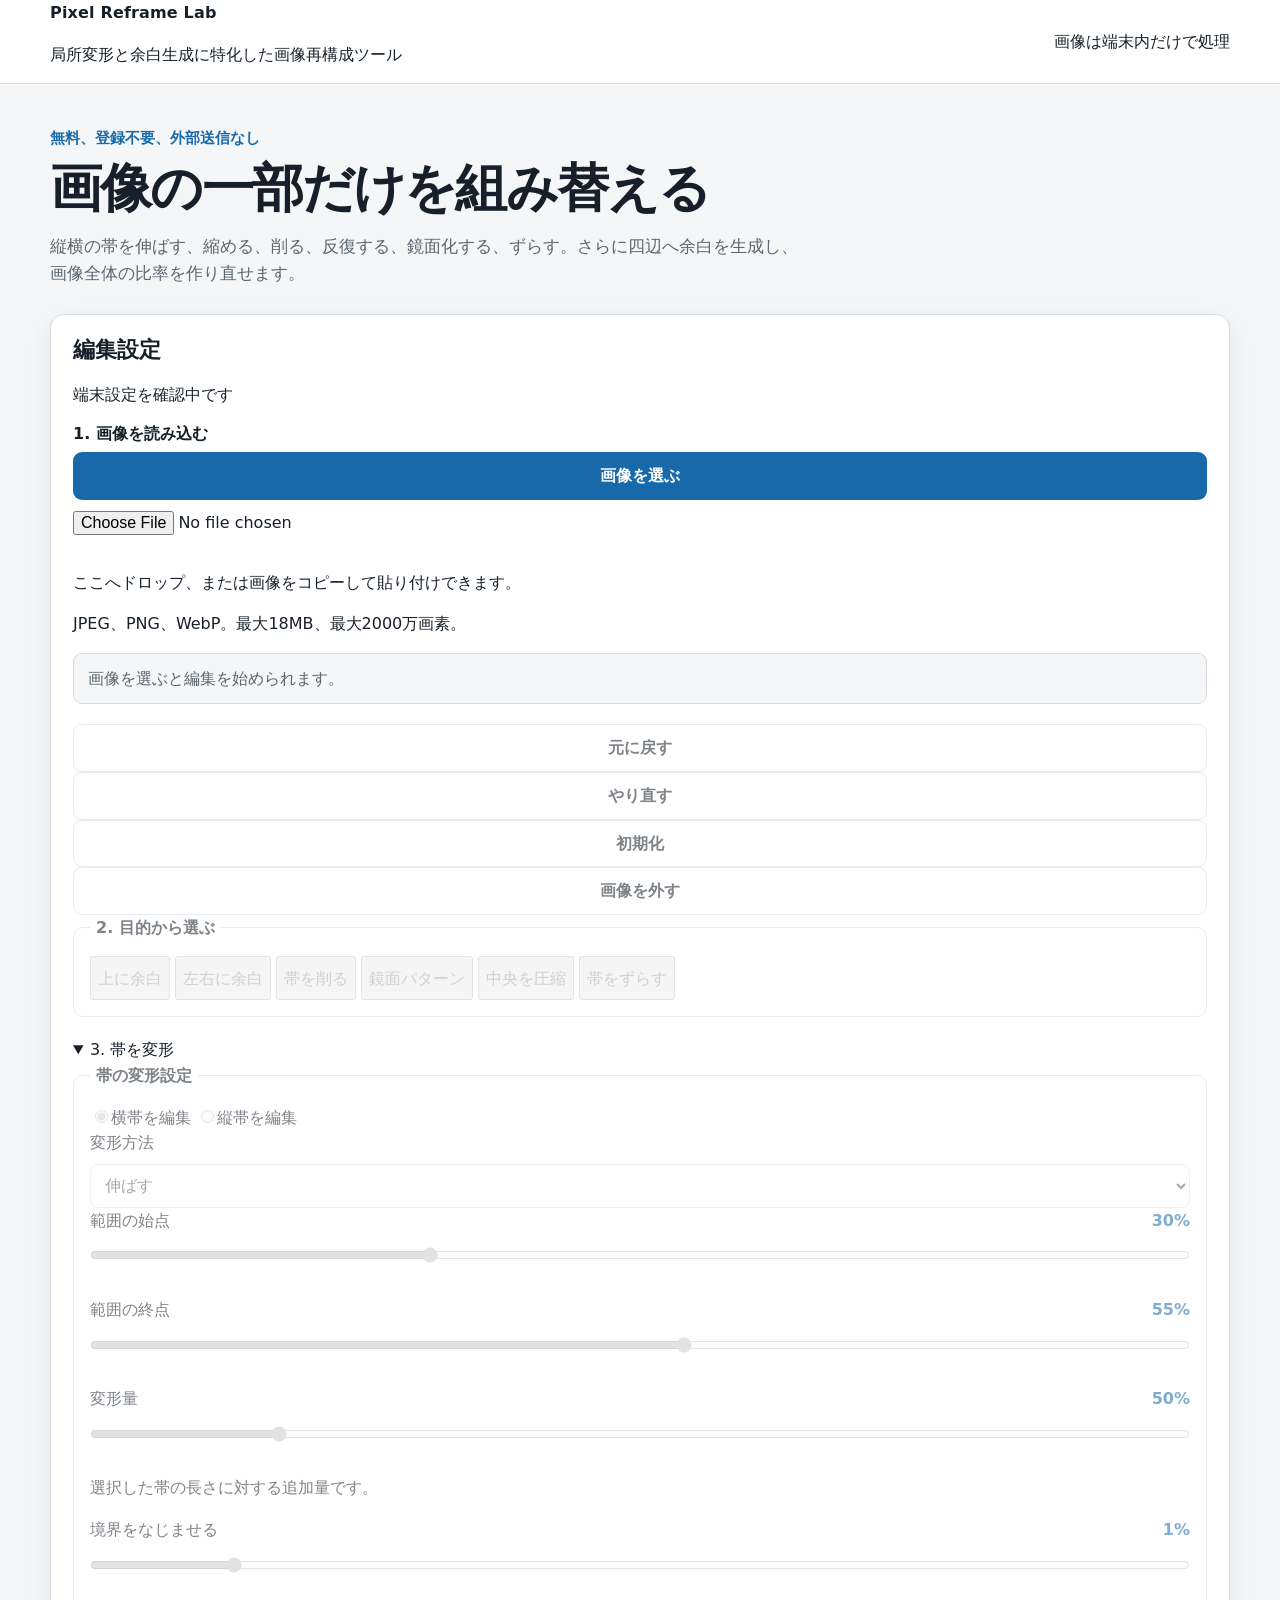
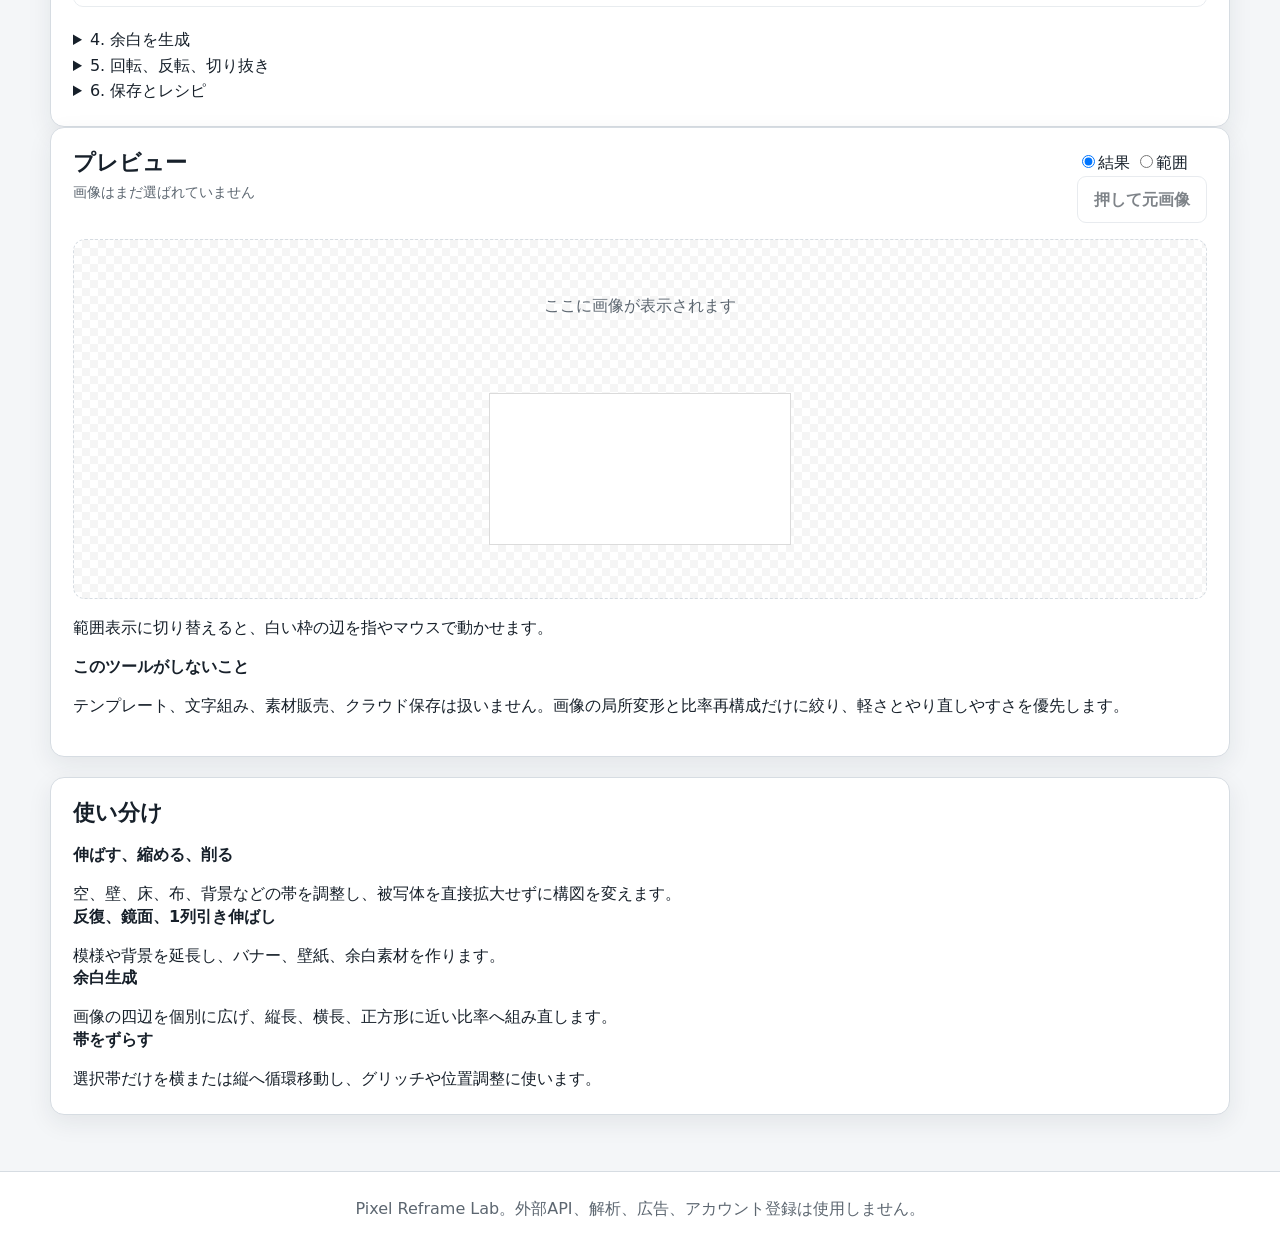
==== index.html @ 15279f00 "Replace roof-only interface with reframe workspace" ====
<!doctype html>
<html lang="ja">
<head>
  <meta charset="utf-8">
  <meta name="viewport" content="width=device-width, initial-scale=1, viewport-fit=cover">
  <meta name="description" content="画像の一部分を伸縮、反復、鏡面化、移動し、余白も生成できる無料のローカル画像再構成ツールです。">
  <meta name="referrer" content="no-referrer">
  <meta name="color-scheme" content="light dark">
  <meta name="theme-color" content="#1769aa">
  <meta http-equiv="Content-Security-Policy" content="default-src 'self'; script-src 'self'; style-src 'self'; img-src 'self' blob: data:; connect-src 'none'; font-src 'self'; object-src 'none'; media-src 'none'; frame-src 'none'; worker-src 'none'; base-uri 'none'; form-action 'none'">
  <title>Pixel Reframe Lab</title>
  <link rel="stylesheet" href="style.css">
  <script src="core.js" defer></script>
  <script src="render.js" defer></script>
  <script src="app.js" defer></script>
</head>
<body>
  <a class="skip-link" href="#workspace">編集画面へ移動</a>

  <header class="site-header">
    <div class="header-inner">
      <div>
        <p class="site-name">Pixel Reframe Lab</p>
        <p class="site-subtitle">局所変形と余白生成に特化した画像再構成ツール</p>
      </div>
      <p class="privacy-badge">画像は端末内だけで処理</p>
    </div>
  </header>

  <main id="workspace" class="page-shell">
    <section class="hero" aria-labelledby="page-title">
      <p class="eyebrow">無料、登録不要、外部送信なし</p>
      <h1 id="page-title">画像の一部だけを組み替える</h1>
      <p class="hero-copy">
        縦横の帯を伸ばす、縮める、削る、反復する、鏡面化する、ずらす。さらに四辺へ余白を生成し、画像全体の比率を作り直せます。
      </p>
    </section>

    <noscript>
      <div class="notice notice-error">このツールにはJavaScriptが必要です。</div>
    </noscript>

    <section class="workspace-grid" aria-label="画像編集ワークスペース">
      <aside class="panel controls-panel" aria-labelledby="controls-title">
        <div class="panel-heading">
          <div>
            <h2 id="controls-title">編集設定</h2>
            <p id="device-profile" class="small-text">端末設定を確認中です</p>
          </div>
        </div>

        <section class="upload-section" aria-labelledby="upload-title">
          <h3 id="upload-title">1. 画像を読み込む</h3>
          <div id="drop-zone" class="drop-zone">
            <label class="file-label" for="image-input">画像を選ぶ</label>
            <input id="image-input" class="file-input" type="file" accept="image/jpeg,image/png,image/webp">
            <p>ここへドロップ、または画像をコピーして貼り付けできます。</p>
            <p class="small-text">JPEG、PNG、WebP。最大18MB、最大2000万画素。</p>
          </div>
        </section>

        <div id="status" class="status" role="status" aria-live="polite">画像を選ぶと編集を始められます。</div>

        <div class="history-row" aria-label="編集履歴">
          <button id="undo-button" class="button button-secondary" type="button" disabled>元に戻す</button>
          <button id="redo-button" class="button button-secondary" type="button" disabled>やり直す</button>
          <button id="reset-button" class="button button-secondary" type="button" disabled>初期化</button>
          <button id="clear-button" class="button button-secondary" type="button" disabled>画像を外す</button>
        </div>

        <fieldset id="preset-controls" class="control-fieldset" disabled>
          <legend>2. 目的から選ぶ</legend>
          <div class="preset-grid">
            <button class="preset-button" type="button" data-preset="headroom">上に余白</button>
            <button class="preset-button" type="button" data-preset="side-space">左右に余白</button>
            <button class="preset-button" type="button" data-preset="remove-strip">帯を削る</button>
            <button class="preset-button" type="button" data-preset="mirror-texture">鏡面パターン</button>
            <button class="preset-button" type="button" data-preset="compress-center">中央を圧縮</button>
            <button class="preset-button" type="button" data-preset="glitch-shift">帯をずらす</button>
          </div>
        </fieldset>

        <details open>
          <summary>3. 帯を変形</summary>
          <fieldset id="slice-controls" class="control-fieldset" disabled>
            <legend class="visually-hidden">帯の変形設定</legend>

            <div class="segmented-control" aria-label="変形方向">
              <label><input type="radio" name="axis" value="vertical" checked>横帯を編集</label>
              <label><input type="radio" name="axis" value="horizontal">縦帯を編集</label>
            </div>

            <label for="operation-mode">変形方法</label>
            <select id="operation-mode">
              <option value="stretch">伸ばす</option>
              <option value="compress">縮める</option>
              <option value="repeat">繰り返す</option>
              <option value="mirror">鏡面反復</option>
              <option value="smear">1列を引き伸ばす</option>
              <option value="remove">帯を削除</option>
              <option value="offset">帯を横または縦へずらす</option>
            </select>

            <div class="range-control">
              <div class="label-row">
                <label for="range-start">範囲の始点</label>
                <output id="range-start-output" for="range-start">30%</output>
              </div>
              <input id="range-start" type="range" min="0" max="98" step="1" value="30">
            </div>

            <div class="range-control">
              <div class="label-row">
                <label for="range-end">範囲の終点</label>
                <output id="range-end-output" for="range-end">55%</output>
              </div>
              <input id="range-end" type="range" min="2" max="100" step="1" value="55">
            </div>

            <div class="range-control">
              <div class="label-row">
                <label id="amount-label" for="amount-percent">変形量</label>
                <output id="amount-output" for="amount-percent">50%</output>
              </div>
              <input id="amount-percent" type="range" min="0" max="300" step="1" value="50">
              <p id="amount-help" class="small-text">選択した帯の長さに対する追加量です。</p>
            </div>

            <div class="range-control">
              <div class="label-row">
                <label for="feather-percent">境界をなじませる</label>
                <output id="feather-output" for="feather-percent">1%</output>
              </div>
              <input id="feather-percent" type="range" min="0" max="8" step="0.5" value="1">
            </div>
          </fieldset>
        </details>

        <details>
          <summary>4. 余白を生成</summary>
          <fieldset id="padding-controls" class="control-fieldset" disabled>
            <legend class="visually-hidden">余白生成設定</legend>

            <div class="range-control">
              <div class="label-row"><label for="padding-top">上</label><output id="padding-top-output">0%</output></div>
              <input id="padding-top" type="range" min="0" max="100" step="1" value="0">
            </div>
            <div class="range-control">
              <div class="label-row"><label for="padding-right">右</label><output id="padding-right-output">0%</output></div>
              <input id="padding-right" type="range" min="0" max="100" step="1" value="0">
            </div>
            <div class="range-control">
              <div class="label-row"><label for="padding-bottom">下</label><output id="padding-bottom-output">0%</output></div>
              <input id="padding-bottom" type="range" min="0" max="100" step="1" value="0">
            </div>
            <div class="range-control">
              <div class="label-row"><label for="padding-left">左</label><output id="padding-left-output">0%</output></div>
              <input id="padding-left" type="range" min="0" max="100" step="1" value="0">
            </div>

            <label class="checkbox-row"><input id="link-padding" type="checkbox">4辺を同じ値で動かす</label>

            <label for="padding-mode">余白の作り方</label>
            <select id="padding-mode">
              <option value="mirror">鏡面で延長</option>
              <option value="repeat">画像を反復</option>
              <option value="edge">端の色を引き延ばす</option>
              <option value="solid">単色</option>
              <option value="transparent">透明</option>
            </select>

            <div id="padding-color-row" class="color-row" hidden>
              <label for="padding-color">余白色</label>
              <input id="padding-color" type="color" value="#ffffff">
            </div>
          </fieldset>
        </details>

        <details>
          <summary>5. 回転、反転、切り抜き</summary>
          <fieldset id="geometry-controls" class="control-fieldset" disabled>
            <legend class="visually-hidden">画像全体の変形</legend>
            <div class="compact-grid">
              <button id="rotate-left" class="button button-secondary" type="button">左へ90度</button>
              <button id="rotate-right" class="button button-secondary" type="button">右へ90度</button>
              <button id="flip-x" class="button button-secondary" type="button" aria-pressed="false">左右反転</button>
              <button id="flip-y" class="button button-secondary" type="button" aria-pressed="false">上下反転</button>
            </div>

            <p class="small-text">切り抜きは各辺から削る割合です。</p>
            <div class="compact-range-grid">
              <label>上<input id="crop-top" type="range" min="0" max="45" step="1" value="0"><output id="crop-top-output">0%</output></label>
              <label>右<input id="crop-right" type="range" min="0" max="45" step="1" value="0"><output id="crop-right-output">0%</output></label>
              <label>下<input id="crop-bottom" type="range" min="0" max="45" step="1" value="0"><output id="crop-bottom-output">0%</output></label>
              <label>左<input id="crop-left" type="range" min="0" max="45" step="1" value="0"><output id="crop-left-output">0%</output></label>
            </div>
          </fieldset>
        </details>

        <details>
          <summary>6. 保存とレシピ</summary>
          <fieldset id="output-controls" class="control-fieldset" disabled>
            <legend class="visually-hidden">保存設定</legend>

            <label for="output-format">保存形式</label>
            <select id="output-format">
              <option value="image/png">PNG</option>
              <option value="image/jpeg">JPEG</option>
              <option value="image/webp">WebP</option>
            </select>

            <div id="quality-row" class="range-control" hidden>
              <div class="label-row"><label for="output-quality">画質</label><output id="quality-output">92%</output></div>
              <input id="output-quality" type="range" min="50" max="100" step="1" value="92">
            </div>

            <label for="output-max-dimension">最大の縦横</label>
            <select id="output-max-dimension">
              <option value="1280">1280px</option>
              <option value="2048">2048px</option>
              <option value="3072">3072px</option>
              <option value="4096" selected>4096px</option>
              <option value="6000">6000px</option>
              <option value="10000">原寸に近く保存</option>
            </select>

            <div class="save-grid">
              <button id="download-button" class="button button-primary" type="button" disabled>画像を保存</button>
              <button id="share-button" class="button button-secondary" type="button" hidden disabled>共有</button>
            </div>

            <div class="recipe-grid">
              <button id="recipe-download" class="button button-secondary" type="button">設定を保存</button>
              <label class="button button-secondary recipe-label" for="recipe-input">設定を読込</label>
              <input id="recipe-input" class="visually-hidden" type="file" accept="application/json,.json">
            </div>
            <p class="small-text">レシピには画像を含めず、設定だけをJSONで保存します。</p>
          </fieldset>
        </details>
      </aside>

      <section class="panel preview-panel" aria-labelledby="preview-title">
        <div class="preview-heading">
          <div>
            <h2 id="preview-title">プレビュー</h2>
            <p id="dimension-text" class="dimension-text">画像はまだ選ばれていません</p>
          </div>
          <div class="preview-actions">
            <div class="segmented-control small" aria-label="プレビュー表示">
              <label><input type="radio" name="preview-mode" value="result" checked>結果</label>
              <label><input type="radio" name="preview-mode" value="selection">範囲</label>
            </div>
            <button id="compare-button" class="button button-secondary" type="button" disabled>押して元画像</button>
          </div>
        </div>

        <div id="canvas-shell" class="canvas-shell" tabindex="0" aria-label="画像プレビュー。範囲表示では線をドラッグできます。">
          <p id="empty-preview" class="empty-preview">ここに画像が表示されます</p>
          <canvas id="preview-canvas" hidden>お使いのブラウザはCanvasに対応していません。</canvas>
        </div>
        <p id="canvas-help" class="canvas-help">範囲表示に切り替えると、白い枠の辺を指やマウスで動かせます。</p>

        <div class="feature-note">
          <h3>このツールがしないこと</h3>
          <p>テンプレート、文字組み、素材販売、クラウド保存は扱いません。画像の局所変形と比率再構成だけに絞り、軽さとやり直しやすさを優先します。</p>
        </div>
      </section>
    </section>

    <section class="panel guide-panel" aria-labelledby="guide-title">
      <h2 id="guide-title">使い分け</h2>
      <div class="guide-grid">
        <article><h3>伸ばす、縮める、削る</h3><p>空、壁、床、布、背景などの帯を調整し、被写体を直接拡大せずに構図を変えます。</p></article>
        <article><h3>反復、鏡面、1列引き伸ばし</h3><p>模様や背景を延長し、バナー、壁紙、余白素材を作ります。</p></article>
        <article><h3>余白生成</h3><p>画像の四辺を個別に広げ、縦長、横長、正方形に近い比率へ組み直します。</p></article>
        <article><h3>帯をずらす</h3><p>選択帯だけを横または縦へ循環移動し、グリッチや位置調整に使います。</p></article>
      </div>
    </section>
  </main>

  <footer class="site-footer">
    <p>Pixel Reframe Lab。外部API、解析、広告、アカウント登録は使用しません。</p>
  </footer>
</body>
</html>
---- style.css ----
:root {
  color-scheme: light dark;
  --page-bg: #f4f6f8;
  --panel-bg: #ffffff;
  --text: #17202a;
  --muted: #5c6670;
  --border: #d6dce2;
  --accent: #1769aa;
  --accent-hover: #12558a;
  --accent-soft: #e8f2fb;
  --danger: #a42828;
  --danger-soft: #fff0f0;
  --success: #176b3a;
  --success-soft: #edf8f1;
  --focus: #ffbf47;
  --shadow: 0 8px 24px rgba(20, 35, 50, 0.08);
  --radius: 14px;
}

* {
  box-sizing: border-box;
}

html {
  font-family: system-ui, -apple-system, BlinkMacSystemFont, "Segoe UI", sans-serif;
  line-height: 1.6;
  background: var(--page-bg);
  color: var(--text);
  text-size-adjust: 100%;
}

body {
  min-width: 280px;
  margin: 0;
  background: var(--page-bg);
}

button,
input,
select {
  font: inherit;
}

button,
select,
input[type="file"] {
  min-height: 44px;
}

button,
input,
select,
a {
  -webkit-tap-highlight-color: transparent;
}

button:focus-visible,
input:focus-visible,
select:focus-visible,
a:focus-visible {
  outline: 3px solid var(--focus);
  outline-offset: 3px;
}

.skip-link {
  position: fixed;
  top: 8px;
  left: 8px;
  z-index: 100;
  padding: 10px 14px;
  border-radius: 8px;
  color: #000000;
  background: #ffffff;
  transform: translateY(-160%);
}

.skip-link:focus {
  transform: translateY(0);
}

.site-header {
  border-bottom: 1px solid var(--border);
  background: var(--panel-bg);
}

.header-inner,
.page-shell {
  width: min(1180px, calc(100% - 32px));
  margin-inline: auto;
}

.header-inner {
  display: flex;
  align-items: center;
  justify-content: space-between;
  gap: 16px;
  min-height: 64px;
}

.site-name,
.site-tagline,
.eyebrow,
.hero-copy,
.dimension-text,
.mode-label,
.help-text,
.site-footer p {
  margin: 0;
}

.site-name {
  font-weight: 750;
  letter-spacing: 0.01em;
}

.site-tagline {
  color: var(--muted);
  font-size: 0.9rem;
  text-align: right;
}

.page-shell {
  padding-block: 42px 56px;
}

.hero {
  max-width: 760px;
  margin-bottom: 28px;
}

.eyebrow {
  margin-bottom: 6px;
  color: var(--accent);
  font-weight: 700;
  font-size: 0.92rem;
}

h1,
h2,
h3 {
  line-height: 1.25;
}

h1 {
  margin: 0 0 12px;
  font-size: clamp(2rem, 6vw, 3.25rem);
  letter-spacing: -0.035em;
}

h2 {
  margin: 0 0 18px;
  font-size: 1.35rem;
}

h3 {
  margin: 0 0 8px;
  font-size: 1rem;
}

.hero-copy {
  color: var(--muted);
  font-size: 1.05rem;
}

.editor-layout {
  display: grid;
  grid-template-columns: minmax(280px, 360px) minmax(0, 1fr);
  gap: 20px;
  align-items: start;
}

.panel {
  border: 1px solid var(--border);
  border-radius: var(--radius);
  background: var(--panel-bg);
  box-shadow: var(--shadow);
}

.controls-panel,
.preview-panel,
.guide-panel {
  padding: 22px;
}

.control-group,
.control-fieldset {
  margin: 0 0 20px;
}

.control-fieldset {
  min-width: 0;
  padding: 16px;
  border: 1px solid var(--border);
  border-radius: 10px;
}

.control-fieldset:disabled {
  opacity: 0.55;
}

.control-fieldset legend {
  padding-inline: 6px;
  font-weight: 700;
}

.file-label,
.button {
  display: inline-flex;
  align-items: center;
  justify-content: center;
  min-height: 44px;
  padding: 10px 16px;
  border: 1px solid transparent;
  border-radius: 9px;
  font-weight: 700;
  cursor: pointer;
}

.file-label {
  width: 100%;
  color: #ffffff;
  background: var(--accent);
}

.file-label:hover {
  background: var(--accent-hover);
}

.file-input {
  width: 100%;
  margin-top: 10px;
}

.help-text {
  margin-top: 8px;
  color: var(--muted);
  font-size: 0.86rem;
}

.status {
  margin-bottom: 20px;
  padding: 12px 14px;
  border: 1px solid var(--border);
  border-radius: 9px;
  color: var(--muted);
  background: var(--page-bg);
}

.status[data-kind="success"] {
  border-color: var(--success);
  color: var(--success);
  background: var(--success-soft);
}

.status[data-kind="error"] {
  border-color: var(--danger);
  color: var(--danger);
  background: var(--danger-soft);
}

.range-control + .range-control {
  margin-top: 16px;
}

.label-row {
  display: flex;
  align-items: baseline;
  justify-content: space-between;
  gap: 12px;
}

.label-row output {
  color: var(--accent);
  font-variant-numeric: tabular-nums;
  font-weight: 700;
}

input[type="range"] {
  width: 100%;
  min-height: 36px;
  margin: 4px 0 0;
  accent-color: var(--accent);
}

.view-options {
  display: grid;
  gap: 10px;
}

.view-options label {
  display: flex;
  align-items: center;
  gap: 10px;
  min-height: 36px;
}

.view-options input {
  width: 20px;
  height: 20px;
  accent-color: var(--accent);
}

select {
  width: 100%;
  margin-top: 8px;
  padding: 8px 10px;
  border: 1px solid var(--border);
  border-radius: 8px;
  color: var(--text);
  background: var(--panel-bg);
}

.button-row {
  display: grid;
  grid-template-columns: 1fr 1fr;
  gap: 10px;
}

.button {
  width: 100%;
}

.button:disabled {
  cursor: not-allowed;
  opacity: 0.55;
}

.button-primary {
  grid-column: 1 / -1;
  color: #ffffff;
  background: var(--accent);
}

.button-primary:not(:disabled):hover {
  background: var(--accent-hover);
}

.button-secondary {
  border-color: var(--border);
  color: var(--text);
  background: var(--panel-bg);
}

.button-secondary:not(:disabled):hover {
  background: var(--page-bg);
}

.preview-heading {
  display: flex;
  align-items: flex-start;
  justify-content: space-between;
  gap: 16px;
  margin-bottom: 16px;
}

.preview-heading h2 {
  margin-bottom: 4px;
}

.dimension-text {
  color: var(--muted);
  font-size: 0.9rem;
  font-variant-numeric: tabular-nums;
}

.mode-label {
  flex: none;
  padding: 5px 10px;
  border-radius: 999px;
  color: var(--accent);
  background: var(--accent-soft);
  font-size: 0.86rem;
  font-weight: 700;
}

.canvas-shell {
  display: grid;
  min-height: 360px;
  place-items: center;
  overflow: auto;
  padding: 16px;
  border: 1px dashed var(--border);
  border-radius: 12px;
  background:
    linear-gradient(45deg, rgba(128, 128, 128, 0.08) 25%, transparent 25%),
    linear-gradient(-45deg, rgba(128, 128, 128, 0.08) 25%, transparent 25%),
    linear-gradient(45deg, transparent 75%, rgba(128, 128, 128, 0.08) 75%),
    linear-gradient(-45deg, transparent 75%, rgba(128, 128, 128, 0.08) 75%);
  background-position: 0 0, 0 8px, 8px -8px, -8px 0;
  background-size: 16px 16px;
}

.empty-preview {
  margin: 0;
  color: var(--muted);
  text-align: center;
}

#preview-canvas {
  display: block;
  max-width: 100%;
  height: auto;
  border: 1px solid rgba(0, 0, 0, 0.14);
  background: #ffffff;
}

.privacy-note {
  margin-top: 18px;
  padding: 14px 16px;
  border-radius: 10px;
  background: var(--accent-soft);
}

.privacy-note p {
  margin: 0;
  color: var(--muted);
}

.guide-panel {
  margin-top: 20px;
}

.guide-panel ol {
  padding-left: 1.4em;
}

.guide-panel li + li {
  margin-top: 6px;
}

.guide-panel p:last-child {
  margin-bottom: 0;
}

.notice {
  margin-bottom: 20px;
  padding: 14px 16px;
  border-radius: 10px;
}

.notice-error {
  border: 1px solid var(--danger);
  color: var(--danger);
  background: var(--danger-soft);
}

.site-footer {
  padding: 24px 16px;
  border-top: 1px solid var(--border);
  color: var(--muted);
  text-align: center;
  background: var(--panel-bg);
}

@media (max-width: 820px) {
  .editor-layout {
    grid-template-columns: 1fr;
  }

  .controls-panel {
    order: 1;
  }

  .preview-panel {
    order: 2;
  }

  .canvas-shell {
    min-height: 280px;
  }
}

@media (max-width: 520px) {
  .header-inner {
    align-items: flex-start;
    flex-direction: column;
    justify-content: center;
    padding-block: 12px;
  }

  .site-tagline {
    text-align: left;
  }

  .page-shell {
    width: min(100% - 20px, 1180px);
    padding-block: 28px 40px;
  }

  .controls-panel,
  .preview-panel,
  .guide-panel {
    padding: 16px;
  }

  .preview-heading {
    align-items: flex-start;
    flex-direction: column;
  }

  .button-row {
    grid-template-columns: 1fr;
  }

  .button-primary {
    grid-column: auto;
  }

  .canvas-shell {
    min-height: 220px;
    padding: 8px;
  }
}

@media (prefers-reduced-motion: reduce) {
  *,
  *::before,
  *::after {
    scroll-behavior: auto !important;
    transition-duration: 0.01ms !important;
    animation-duration: 0.01ms !important;
    animation-iteration-count: 1 !important;
  }
}

@media (prefers-contrast: more) {
  :root {
    --border: #5d6670;
    --muted: #343b43;
  }
}

@media (prefers-color-scheme: dark) {
  :root {
    --page-bg: #12171c;
    --panel-bg: #1c232a;
    --text: #edf2f6;
    --muted: #b4bec7;
    --border: #3b4650;
    --accent: #69b7f0;
    --accent-hover: #8bc8f5;
    --accent-soft: #183247;
    --danger: #ff9d9d;
    --danger-soft: #3b2224;
    --success: #8fd5aa;
    --success-soft: #173426;
    --shadow: 0 8px 24px rgba(0, 0, 0, 0.24);
  }

  .file-label,
  .button-primary {
    color: #07131c;
  }

  #preview-canvas {
    border-color: rgba(255, 255, 255, 0.25);
  }
}
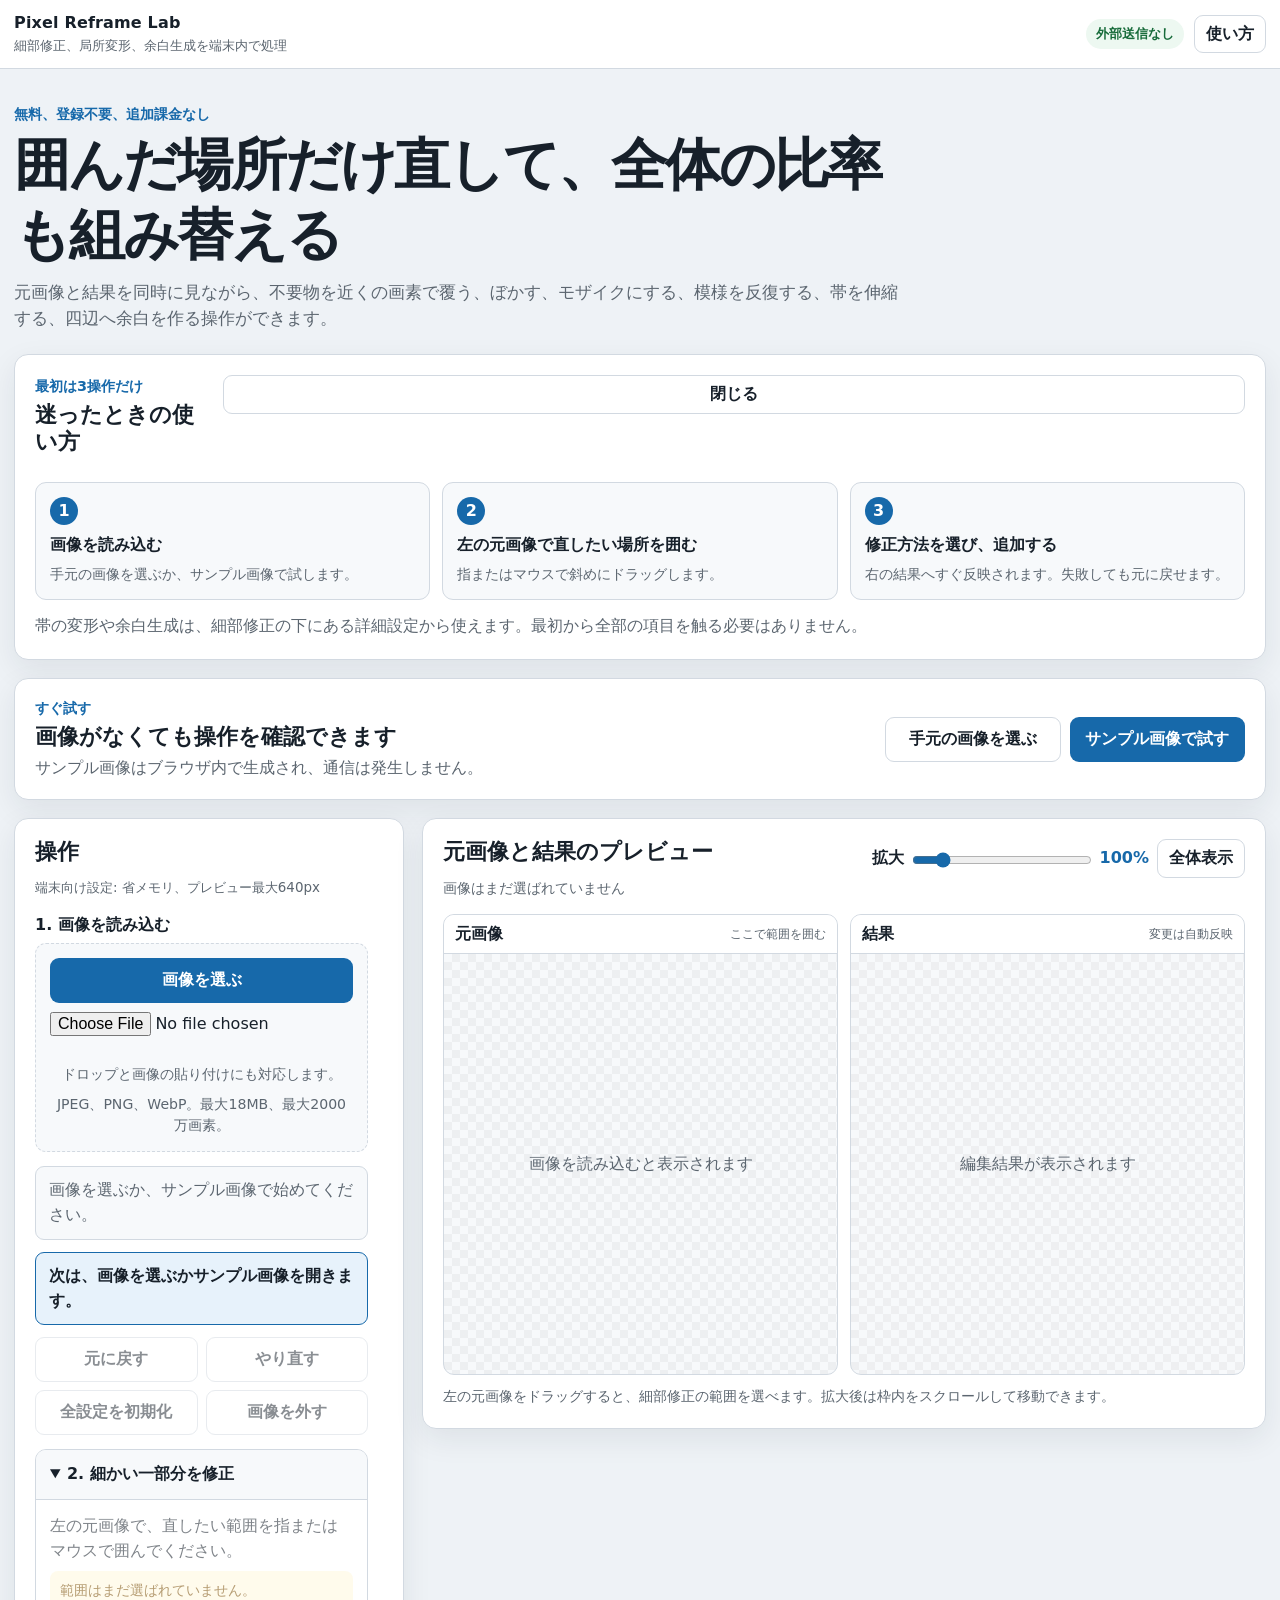
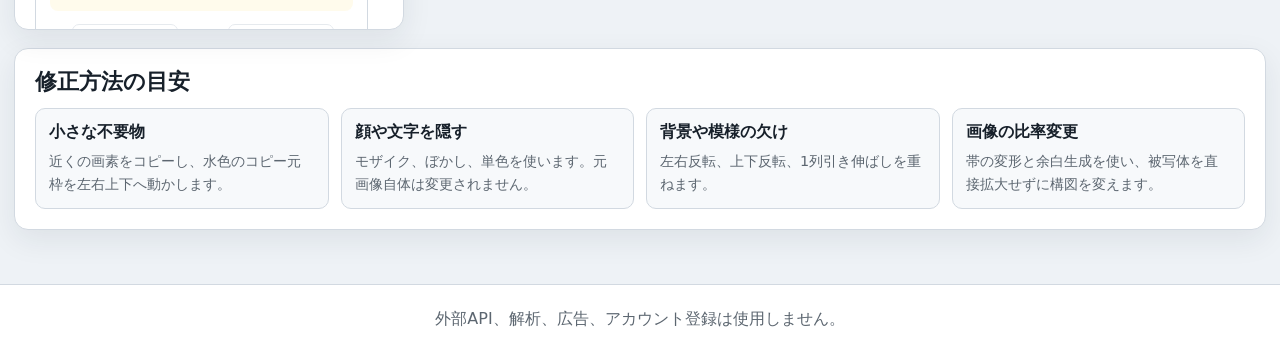
==== commit e3119d2b: "Replace editor with guided dual-preview repair workspace" ====
--- a/index.html
+++ b/index.html
@@ -1,285 +1 @@
-<!doctype html>
-<html lang="ja">
-<head>
-  <meta charset="utf-8">
-  <meta name="viewport" content="width=device-width, initial-scale=1, viewport-fit=cover">
-  <meta name="description" content="画像の一部分を伸縮、反復、鏡面化、移動し、余白も生成できる無料のローカル画像再構成ツールです。">
-  <meta name="referrer" content="no-referrer">
-  <meta name="color-scheme" content="light dark">
-  <meta name="theme-color" content="#1769aa">
-  <meta http-equiv="Content-Security-Policy" content="default-src 'self'; script-src 'self'; style-src 'self'; img-src 'self' blob: data:; connect-src 'none'; font-src 'self'; object-src 'none'; media-src 'none'; frame-src 'none'; worker-src 'none'; base-uri 'none'; form-action 'none'">
-  <title>Pixel Reframe Lab</title>
-  <link rel="stylesheet" href="style.css">
-  <script src="core.js" defer></script>
-  <script src="render.js" defer></script>
-  <script src="app.js" defer></script>
-</head>
-<body>
-  <a class="skip-link" href="#workspace">編集画面へ移動</a>
-
-  <header class="site-header">
-    <div class="header-inner">
-      <div>
-        <p class="site-name">Pixel Reframe Lab</p>
-        <p class="site-subtitle">局所変形と余白生成に特化した画像再構成ツール</p>
-      </div>
-      <p class="privacy-badge">画像は端末内だけで処理</p>
-    </div>
-  </header>
-
-  <main id="workspace" class="page-shell">
-    <section class="hero" aria-labelledby="page-title">
-      <p class="eyebrow">無料、登録不要、外部送信なし</p>
-      <h1 id="page-title">画像の一部だけを組み替える</h1>
-      <p class="hero-copy">
-        縦横の帯を伸ばす、縮める、削る、反復する、鏡面化する、ずらす。さらに四辺へ余白を生成し、画像全体の比率を作り直せます。
-      </p>
-    </section>
-
-    <noscript>
-      <div class="notice notice-error">このツールにはJavaScriptが必要です。</div>
-    </noscript>
-
-    <section class="workspace-grid" aria-label="画像編集ワークスペース">
-      <aside class="panel controls-panel" aria-labelledby="controls-title">
-        <div class="panel-heading">
-          <div>
-            <h2 id="controls-title">編集設定</h2>
-            <p id="device-profile" class="small-text">端末設定を確認中です</p>
-          </div>
-        </div>
-
-        <section class="upload-section" aria-labelledby="upload-title">
-          <h3 id="upload-title">1. 画像を読み込む</h3>
-          <div id="drop-zone" class="drop-zone">
-            <label class="file-label" for="image-input">画像を選ぶ</label>
-            <input id="image-input" class="file-input" type="file" accept="image/jpeg,image/png,image/webp">
-            <p>ここへドロップ、または画像をコピーして貼り付けできます。</p>
-            <p class="small-text">JPEG、PNG、WebP。最大18MB、最大2000万画素。</p>
-          </div>
-        </section>
-
-        <div id="status" class="status" role="status" aria-live="polite">画像を選ぶと編集を始められます。</div>
-
-        <div class="history-row" aria-label="編集履歴">
-          <button id="undo-button" class="button button-secondary" type="button" disabled>元に戻す</button>
-          <button id="redo-button" class="button button-secondary" type="button" disabled>やり直す</button>
-          <button id="reset-button" class="button button-secondary" type="button" disabled>初期化</button>
-          <button id="clear-button" class="button button-secondary" type="button" disabled>画像を外す</button>
-        </div>
-
-        <fieldset id="preset-controls" class="control-fieldset" disabled>
-          <legend>2. 目的から選ぶ</legend>
-          <div class="preset-grid">
-            <button class="preset-button" type="button" data-preset="headroom">上に余白</button>
-            <button class="preset-button" type="button" data-preset="side-space">左右に余白</button>
-            <button class="preset-button" type="button" data-preset="remove-strip">帯を削る</button>
-            <button class="preset-button" type="button" data-preset="mirror-texture">鏡面パターン</button>
-            <button class="preset-button" type="button" data-preset="compress-center">中央を圧縮</button>
-            <button class="preset-button" type="button" data-preset="glitch-shift">帯をずらす</button>
-          </div>
-        </fieldset>
-
-        <details open>
-          <summary>3. 帯を変形</summary>
-          <fieldset id="slice-controls" class="control-fieldset" disabled>
-            <legend class="visually-hidden">帯の変形設定</legend>
-
-            <div class="segmented-control" aria-label="変形方向">
-              <label><input type="radio" name="axis" value="vertical" checked>横帯を編集</label>
-              <label><input type="radio" name="axis" value="horizontal">縦帯を編集</label>
-            </div>
-
-            <label for="operation-mode">変形方法</label>
-            <select id="operation-mode">
-              <option value="stretch">伸ばす</option>
-              <option value="compress">縮める</option>
-              <option value="repeat">繰り返す</option>
-              <option value="mirror">鏡面反復</option>
-              <option value="smear">1列を引き伸ばす</option>
-              <option value="remove">帯を削除</option>
-              <option value="offset">帯を横または縦へずらす</option>
-            </select>
-
-            <div class="range-control">
-              <div class="label-row">
-                <label for="range-start">範囲の始点</label>
-                <output id="range-start-output" for="range-start">30%</output>
-              </div>
-              <input id="range-start" type="range" min="0" max="98" step="1" value="30">
-            </div>
-
-            <div class="range-control">
-              <div class="label-row">
-                <label for="range-end">範囲の終点</label>
-                <output id="range-end-output" for="range-end">55%</output>
-              </div>
-              <input id="range-end" type="range" min="2" max="100" step="1" value="55">
-            </div>
-
-            <div class="range-control">
-              <div class="label-row">
-                <label id="amount-label" for="amount-percent">変形量</label>
-                <output id="amount-output" for="amount-percent">50%</output>
-              </div>
-              <input id="amount-percent" type="range" min="0" max="300" step="1" value="50">
-              <p id="amount-help" class="small-text">選択した帯の長さに対する追加量です。</p>
-            </div>
-
-            <div class="range-control">
-              <div class="label-row">
-                <label for="feather-percent">境界をなじませる</label>
-                <output id="feather-output" for="feather-percent">1%</output>
-              </div>
-              <input id="feather-percent" type="range" min="0" max="8" step="0.5" value="1">
-            </div>
-          </fieldset>
-        </details>
-
-        <details>
-          <summary>4. 余白を生成</summary>
-          <fieldset id="padding-controls" class="control-fieldset" disabled>
-            <legend class="visually-hidden">余白生成設定</legend>
-
-            <div class="range-control">
-              <div class="label-row"><label for="padding-top">上</label><output id="padding-top-output">0%</output></div>
-              <input id="padding-top" type="range" min="0" max="100" step="1" value="0">
-            </div>
-            <div class="range-control">
-              <div class="label-row"><label for="padding-right">右</label><output id="padding-right-output">0%</output></div>
-              <input id="padding-right" type="range" min="0" max="100" step="1" value="0">
-            </div>
-            <div class="range-control">
-              <div class="label-row"><label for="padding-bottom">下</label><output id="padding-bottom-output">0%</output></div>
-              <input id="padding-bottom" type="range" min="0" max="100" step="1" value="0">
-            </div>
-            <div class="range-control">
-              <div class="label-row"><label for="padding-left">左</label><output id="padding-left-output">0%</output></div>
-              <input id="padding-left" type="range" min="0" max="100" step="1" value="0">
-            </div>
-
-            <label class="checkbox-row"><input id="link-padding" type="checkbox">4辺を同じ値で動かす</label>
-
-            <label for="padding-mode">余白の作り方</label>
-            <select id="padding-mode">
-              <option value="mirror">鏡面で延長</option>
-              <option value="repeat">画像を反復</option>
-              <option value="edge">端の色を引き延ばす</option>
-              <option value="solid">単色</option>
-              <option value="transparent">透明</option>
-            </select>
-
-            <div id="padding-color-row" class="color-row" hidden>
-              <label for="padding-color">余白色</label>
-              <input id="padding-color" type="color" value="#ffffff">
-            </div>
-          </fieldset>
-        </details>
-
-        <details>
-          <summary>5. 回転、反転、切り抜き</summary>
-          <fieldset id="geometry-controls" class="control-fieldset" disabled>
-            <legend class="visually-hidden">画像全体の変形</legend>
-            <div class="compact-grid">
-              <button id="rotate-left" class="button button-secondary" type="button">左へ90度</button>
-              <button id="rotate-right" class="button button-secondary" type="button">右へ90度</button>
-              <button id="flip-x" class="button button-secondary" type="button" aria-pressed="false">左右反転</button>
-              <button id="flip-y" class="button button-secondary" type="button" aria-pressed="false">上下反転</button>
-            </div>
-
-            <p class="small-text">切り抜きは各辺から削る割合です。</p>
-            <div class="compact-range-grid">
-              <label>上<input id="crop-top" type="range" min="0" max="45" step="1" value="0"><output id="crop-top-output">0%</output></label>
-              <label>右<input id="crop-right" type="range" min="0" max="45" step="1" value="0"><output id="crop-right-output">0%</output></label>
-              <label>下<input id="crop-bottom" type="range" min="0" max="45" step="1" value="0"><output id="crop-bottom-output">0%</output></label>
-              <label>左<input id="crop-left" type="range" min="0" max="45" step="1" value="0"><output id="crop-left-output">0%</output></label>
-            </div>
-          </fieldset>
-        </details>
-
-        <details>
-          <summary>6. 保存とレシピ</summary>
-          <fieldset id="output-controls" class="control-fieldset" disabled>
-            <legend class="visually-hidden">保存設定</legend>
-
-            <label for="output-format">保存形式</label>
-            <select id="output-format">
-              <option value="image/png">PNG</option>
-              <option value="image/jpeg">JPEG</option>
-              <option value="image/webp">WebP</option>
-            </select>
-
-            <div id="quality-row" class="range-control" hidden>
-              <div class="label-row"><label for="output-quality">画質</label><output id="quality-output">92%</output></div>
-              <input id="output-quality" type="range" min="50" max="100" step="1" value="92">
-            </div>
-
-            <label for="output-max-dimension">最大の縦横</label>
-            <select id="output-max-dimension">
-              <option value="1280">1280px</option>
-              <option value="2048">2048px</option>
-              <option value="3072">3072px</option>
-              <option value="4096" selected>4096px</option>
-              <option value="6000">6000px</option>
-              <option value="10000">原寸に近く保存</option>
-            </select>
-
-            <div class="save-grid">
-              <button id="download-button" class="button button-primary" type="button" disabled>画像を保存</button>
-              <button id="share-button" class="button button-secondary" type="button" hidden disabled>共有</button>
-            </div>
-
-            <div class="recipe-grid">
-              <button id="recipe-download" class="button button-secondary" type="button">設定を保存</button>
-              <label class="button button-secondary recipe-label" for="recipe-input">設定を読込</label>
-              <input id="recipe-input" class="visually-hidden" type="file" accept="application/json,.json">
-            </div>
-            <p class="small-text">レシピには画像を含めず、設定だけをJSONで保存します。</p>
-          </fieldset>
-        </details>
-      </aside>
-
-      <section class="panel preview-panel" aria-labelledby="preview-title">
-        <div class="preview-heading">
-          <div>
-            <h2 id="preview-title">プレビュー</h2>
-            <p id="dimension-text" class="dimension-text">画像はまだ選ばれていません</p>
-          </div>
-          <div class="preview-actions">
-            <div class="segmented-control small" aria-label="プレビュー表示">
-              <label><input type="radio" name="preview-mode" value="result" checked>結果</label>
-              <label><input type="radio" name="preview-mode" value="selection">範囲</label>
-            </div>
-            <button id="compare-button" class="button button-secondary" type="button" disabled>押して元画像</button>
-          </div>
-        </div>
-
-        <div id="canvas-shell" class="canvas-shell" tabindex="0" aria-label="画像プレビュー。範囲表示では線をドラッグできます。">
-          <p id="empty-preview" class="empty-preview">ここに画像が表示されます</p>
-          <canvas id="preview-canvas" hidden>お使いのブラウザはCanvasに対応していません。</canvas>
-        </div>
-        <p id="canvas-help" class="canvas-help">範囲表示に切り替えると、白い枠の辺を指やマウスで動かせます。</p>
-
-        <div class="feature-note">
-          <h3>このツールがしないこと</h3>
-          <p>テンプレート、文字組み、素材販売、クラウド保存は扱いません。画像の局所変形と比率再構成だけに絞り、軽さとやり直しやすさを優先します。</p>
-        </div>
-      </section>
-    </section>
-
-    <section class="panel guide-panel" aria-labelledby="guide-title">
-      <h2 id="guide-title">使い分け</h2>
-      <div class="guide-grid">
-        <article><h3>伸ばす、縮める、削る</h3><p>空、壁、床、布、背景などの帯を調整し、被写体を直接拡大せずに構図を変えます。</p></article>
-        <article><h3>反復、鏡面、1列引き伸ばし</h3><p>模様や背景を延長し、バナー、壁紙、余白素材を作ります。</p></article>
-        <article><h3>余白生成</h3><p>画像の四辺を個別に広げ、縦長、横長、正方形に近い比率へ組み直します。</p></article>
-        <article><h3>帯をずらす</h3><p>選択帯だけを横または縦へ循環移動し、グリッチや位置調整に使います。</p></article>
-      </div>
-    </section>
-  </main>
-
-  <footer class="site-footer">
-    <p>Pixel Reframe Lab。外部API、解析、広告、アカウント登録は使用しません。</p>
-  </footer>
-</body>
-</html>
+<!doctype html><html lang="ja"><head><meta charset="utf-8"><meta name="viewport" content="width=device-width, initial-scale=1, viewport-fit=cover"><meta name="description" content="画像の細部を矩形選択で修正し、帯の変形や余白生成もできる無料のローカル画像再構成ツールです。"><meta name="referrer" content="no-referrer"><meta name="color-scheme" content="light dark"><meta name="theme-color" content="#1769aa"><meta http-equiv="Content-Security-Policy" content="default-src 'self'; script-src 'self'; style-src 'self'; img-src 'self' blob: data:; connect-src 'none'; font-src 'self'; object-src 'none'; media-src 'none'; frame-src 'none'; worker-src 'none'; base-uri 'none'; form-action 'none'"><title>Pixel Reframe Lab</title><link rel="stylesheet" href="style.css"><link rel="stylesheet" href="responsive.css"><script src="core.js" defer></script><script src="patch-render.js" defer></script><script src="render.js" defer></script><script src="app-base.js" defer></script><script src="app-patches.js" defer></script><script src="app-io.js" defer></script><script src="app.js" defer></script></head><body><a class="skip-link" href="#workspace">編集画面へ移動</a><header class="site-header"><div class="header-inner"><div><p class="site-name">Pixel Reframe Lab</p><p class="site-subtitle">細部修正、局所変形、余白生成を端末内で処理</p></div><div class="header-actions"><p class="privacy-badge">外部送信なし</p><button id="help-button" class="button button-secondary compact-button" type="button" aria-expanded="true" aria-controls="help-panel">使い方</button></div></div></header><main id="workspace" class="page-shell"><section class="hero" aria-labelledby="page-title"><p class="eyebrow">無料、登録不要、追加課金なし</p><h1 id="page-title">囲んだ場所だけ直して、全体の比率も組み替える</h1><p class="hero-copy">元画像と結果を同時に見ながら、不要物を近くの画素で覆う、ぼかす、モザイクにする、模様を反復する、帯を伸縮する、四辺へ余白を作る操作ができます。</p></section><section id="help-panel" class="panel help-panel" aria-labelledby="help-title"><div class="help-heading"><div><p class="eyebrow">最初は3操作だけ</p><h2 id="help-title">迷ったときの使い方</h2></div><button id="help-close" class="button button-secondary compact-button" type="button">閉じる</button></div><ol class="step-list"><li><strong>画像を読み込む</strong><span>手元の画像を選ぶか、サンプル画像で試します。</span></li><li><strong>左の元画像で直したい場所を囲む</strong><span>指またはマウスで斜めにドラッグします。</span></li><li><strong>修正方法を選び、追加する</strong><span>右の結果へすぐ反映されます。失敗しても元に戻せます。</span></li></ol><p class="help-note">帯の変形や余白生成は、細部修正の下にある詳細設定から使えます。最初から全部の項目を触る必要はありません。</p></section><noscript><div class="notice notice-error">このツールにはJavaScriptが必要です。</div></noscript><section class="quick-start panel" aria-labelledby="quick-title"><div><p class="eyebrow">すぐ試す</p><h2 id="quick-title">画像がなくても操作を確認できます</h2><p>サンプル画像はブラウザ内で生成され、通信は発生しません。</p></div><div class="quick-actions"><label class="button button-secondary" for="image-input">手元の画像を選ぶ</label><button id="sample-button" class="button button-primary" type="button">サンプル画像で試す</button></div></section><section class="workspace-grid" aria-label="画像編集ワークスペース"><aside class="panel controls-panel" aria-labelledby="controls-title"><div class="panel-heading"><div><h2 id="controls-title">操作</h2><p id="device-profile" class="small-text">端末設定を確認中です</p></div></div><section class="upload-section" aria-labelledby="upload-title"><h3 id="upload-title">1. 画像を読み込む</h3><div id="drop-zone" class="drop-zone"><label class="file-label" for="image-input">画像を選ぶ</label><input id="image-input" class="file-input" type="file" accept="image/jpeg,image/png,image/webp"><p>ドロップと画像の貼り付けにも対応します。</p><p class="small-text">JPEG、PNG、WebP。最大18MB、最大2000万画素。</p></div></section><div id="status" class="status" role="status" aria-live="polite">画像を選ぶか、サンプル画像で始めてください。</div><div id="next-action" class="next-action" aria-live="polite">次の操作がここに表示されます。</div><div class="history-row" aria-label="編集履歴"><button id="undo-button" class="button button-secondary" type="button" disabled>元に戻す</button><button id="redo-button" class="button button-secondary" type="button" disabled>やり直す</button><button id="reset-button" class="button button-secondary" type="button" disabled>全設定を初期化</button><button id="clear-button" class="button button-secondary" type="button" disabled>画像を外す</button></div><details open class="tool-section"><summary>2. 細かい一部分を修正</summary><fieldset id="patch-controls" class="control-fieldset" disabled><legend class="visually-hidden">部分修正設定</legend><p class="instruction">左の元画像で、直したい範囲を指またはマウスで囲んでください。</p><p id="selection-summary" class="selection-summary">範囲はまだ選ばれていません。</p><div class="selection-number-grid" aria-label="選択範囲の数値調整"><label>左<input id="selection-x" type="number" min="0" max="99.5" step="0.1" disabled><span>%</span></label><label>上<input id="selection-y" type="number" min="0" max="99.5" step="0.1" disabled><span>%</span></label><label>幅<input id="selection-width" type="number" min="0.5" max="100" step="0.1" disabled><span>%</span></label><label>高さ<input id="selection-height" type="number" min="0.5" max="100" step="0.1" disabled><span>%</span></label></div><label for="patch-mode">修正方法</label><select id="patch-mode"><option value="clone">近くの画素をコピー</option><option value="mirror-x">左右を反転して貼る</option><option value="mirror-y">上下を反転して貼る</option><option value="blur">ぼかす</option><option value="mosaic">モザイク</option><option value="smear">1列を引き伸ばす</option><option value="solid">単色で覆う</option><option value="transparent">透明にする</option></select><p id="patch-mode-help" class="small-text">選択範囲の近くから同じ大きさの画素をコピーします。</p><div id="clone-options"><div class="range-control"><div class="label-row"><label for="source-offset-x">コピー元を左右へ移動</label><output id="source-offset-x-output">-12%</output></div><input id="source-offset-x" type="range" min="-100" max="100" step="1" value="-12"></div><div class="range-control"><div class="label-row"><label for="source-offset-y">コピー元を上下へ移動</label><output id="source-offset-y-output">0%</output></div><input id="source-offset-y" type="range" min="-100" max="100" step="1" value="0"></div><p class="small-text">水色の枠がコピー元、黄色の枠が修正先です。</p></div><div id="blur-options" class="range-control" hidden><div class="label-row"><label for="blur-radius">ぼかしの強さ</label><output id="blur-radius-output">6px</output></div><input id="blur-radius" type="range" min="1" max="24" step="1" value="6"></div><div id="mosaic-options" class="range-control" hidden><div class="label-row"><label for="block-size">モザイクの粗さ</label><output id="block-size-output">12px</output></div><input id="block-size" type="range" min="2" max="64" step="1" value="12"></div><div id="color-options" class="color-row" hidden><label for="patch-color">覆う色</label><input id="patch-color" type="color" value="#000000"></div><div class="range-control"><div class="label-row"><label for="patch-opacity">強さ</label><output id="patch-opacity-output">100%</output></div><input id="patch-opacity" type="range" min="10" max="100" step="1" value="100"></div><div class="patch-actions"><button id="patch-apply" class="button button-primary" type="button" disabled>部分修正を追加</button><button id="patch-cancel-edit" class="button button-secondary" type="button" hidden>編集をやめる</button><button id="patch-delete" class="button button-danger" type="button" hidden>選択中を削除</button></div><div class="patch-list-heading"><h4>追加した修正</h4><button id="patch-clear-all" class="text-button" type="button" disabled>すべて削除</button></div><ol id="patch-list" class="patch-list"><li class="empty-list">まだありません。</li></ol></fieldset></details><details class="tool-section"><summary>3. 目的別の簡単設定</summary><fieldset id="preset-controls" class="control-fieldset" disabled><legend class="visually-hidden">目的別設定</legend><div class="preset-grid"><button class="preset-button" type="button" data-preset="headroom">上に余白</button><button class="preset-button" type="button" data-preset="side-space">左右に余白</button><button class="preset-button" type="button" data-preset="remove-strip">帯を削る</button><button class="preset-button" type="button" data-preset="mirror-texture">模様を増やす</button><button class="preset-button" type="button" data-preset="compress-center">中央を圧縮</button><button class="preset-button" type="button" data-preset="glitch-shift">帯をずらす</button></div></fieldset></details><details class="tool-section"><summary>4. 帯を細かく変形</summary><fieldset id="slice-controls" class="control-fieldset" disabled><legend class="visually-hidden">帯の変形設定</legend><div class="segmented-control" aria-label="変形方向"><label><input type="radio" name="axis" value="vertical" checked>横帯</label><label><input type="radio" name="axis" value="horizontal">縦帯</label></div><label for="operation-mode">変形方法</label><select id="operation-mode"><option value="stretch">伸ばす</option><option value="compress">縮める</option><option value="repeat">繰り返す</option><option value="mirror">鏡面反復</option><option value="smear">1列を引き伸ばす</option><option value="remove">帯を削除</option><option value="offset">帯を横または縦へずらす</option></select><div class="range-control"><div class="label-row"><label for="range-start">範囲の始点</label><output id="range-start-output">30%</output></div><input id="range-start" type="range" min="0" max="98" step="1" value="30"></div><div class="range-control"><div class="label-row"><label for="range-end">範囲の終点</label><output id="range-end-output">55%</output></div><input id="range-end" type="range" min="2" max="100" step="1" value="55"></div><div class="range-control"><div class="label-row"><label id="amount-label" for="amount-percent">変形量</label><output id="amount-output">50%</output></div><input id="amount-percent" type="range" min="0" max="300" step="1" value="50"><p id="amount-help" class="small-text">選択帯の長さに対する追加量です。</p></div><div class="range-control"><div class="label-row"><label for="feather-percent">境界をなじませる</label><output id="feather-output">1%</output></div><input id="feather-percent" type="range" min="0" max="8" step="0.5" value="1"></div></fieldset></details><details class="tool-section"><summary>5. 余白、回転、切り抜き</summary><fieldset id="padding-controls" class="control-fieldset" disabled><legend>余白を生成</legend><div class="compact-range-grid"><label>上<input id="padding-top" type="range" min="0" max="100" step="1" value="0"><output id="padding-top-output">0%</output></label><label>右<input id="padding-right" type="range" min="0" max="100" step="1" value="0"><output id="padding-right-output">0%</output></label><label>下<input id="padding-bottom" type="range" min="0" max="100" step="1" value="0"><output id="padding-bottom-output">0%</output></label><label>左<input id="padding-left" type="range" min="0" max="100" step="1" value="0"><output id="padding-left-output">0%</output></label></div><label class="checkbox-row"><input id="link-padding" type="checkbox">4辺を同じ値で動かす</label><label for="padding-mode">余白の作り方</label><select id="padding-mode"><option value="mirror">鏡面で延長</option><option value="repeat">反復</option><option value="edge">端を引き延ばす</option><option value="solid">単色</option><option value="transparent">透明</option></select><div id="padding-color-row" class="color-row" hidden><label for="padding-color">余白色</label><input id="padding-color" type="color" value="#ffffff"></div></fieldset><fieldset id="geometry-controls" class="control-fieldset" disabled><legend>回転、反転、切り抜き</legend><div class="compact-grid"><button id="rotate-left" class="button button-secondary" type="button">左90度</button><button id="rotate-right" class="button button-secondary" type="button">右90度</button><button id="flip-x" class="button button-secondary" type="button" aria-pressed="false">左右反転</button><button id="flip-y" class="button button-secondary" type="button" aria-pressed="false">上下反転</button></div><p class="small-text">切り抜きは各辺から削る割合です。</p><div class="compact-range-grid"><label>上<input id="crop-top" type="range" min="0" max="45" step="1" value="0"><output id="crop-top-output">0%</output></label><label>右<input id="crop-right" type="range" min="0" max="45" step="1" value="0"><output id="crop-right-output">0%</output></label><label>下<input id="crop-bottom" type="range" min="0" max="45" step="1" value="0"><output id="crop-bottom-output">0%</output></label><label>左<input id="crop-left" type="range" min="0" max="45" step="1" value="0"><output id="crop-left-output">0%</output></label></div></fieldset></details><details class="tool-section"><summary>6. 保存と設定レシピ</summary><fieldset id="output-controls" class="control-fieldset" disabled><legend class="visually-hidden">保存設定</legend><label for="output-format">保存形式</label><select id="output-format"><option value="image/png">PNG</option><option value="image/jpeg">JPEG</option><option value="image/webp">WebP</option></select><div id="quality-row" class="range-control" hidden><div class="label-row"><label for="output-quality">画質</label><output id="quality-output">92%</output></div><input id="output-quality" type="range" min="50" max="100" step="1" value="92"></div><label for="output-max-dimension">最大の縦横</label><select id="output-max-dimension"><option value="1280">1280px</option><option value="2048">2048px</option><option value="3072">3072px</option><option value="4096" selected>4096px</option><option value="6000">6000px</option><option value="10000">原寸に近く保存</option></select><div class="save-grid"><button id="download-button" class="button button-primary" type="button" disabled>画像を保存</button><button id="share-button" class="button button-secondary" type="button" hidden disabled>共有</button></div><div class="recipe-grid"><button id="recipe-download" class="button button-secondary" type="button">設定を保存</button><label class="button button-secondary recipe-label" for="recipe-input">設定を読込</label><input id="recipe-input" class="visually-hidden" type="file" accept="application/json,.json"></div><p class="small-text">レシピは修正位置と設定だけを保存し、画像データを含みません。</p></fieldset></details></aside><section class="panel preview-panel" aria-labelledby="preview-title"><div class="preview-heading"><div><h2 id="preview-title">元画像と結果のプレビュー</h2><p id="dimension-text" class="dimension-text">画像はまだ選ばれていません</p></div><div class="zoom-controls"><label for="zoom-range">拡大</label><input id="zoom-range" type="range" min="50" max="400" step="25" value="100"><output id="zoom-output">100%</output><button id="zoom-fit" class="button button-secondary compact-button" type="button">全体表示</button></div></div><div class="preview-grid"><section class="preview-card" aria-labelledby="before-title"><div class="preview-card-heading"><h3 id="before-title">元画像</h3><span>ここで範囲を囲む</span></div><div id="before-viewport" class="preview-viewport selectable" tabindex="0"><p id="before-empty" class="empty-preview">画像を読み込むと表示されます</p><canvas id="before-canvas" hidden aria-label="元画像。ドラッグして部分修正の範囲を選びます。"></canvas></div></section><section class="preview-card" aria-labelledby="after-title"><div class="preview-card-heading"><h3 id="after-title">結果</h3><span>変更は自動反映</span></div><div id="after-viewport" class="preview-viewport" tabindex="0"><p id="after-empty" class="empty-preview">編集結果が表示されます</p><canvas id="after-canvas" hidden aria-label="編集結果のプレビュー"></canvas></div></section></div><p id="canvas-help" class="canvas-help">左の元画像をドラッグすると、細部修正の範囲を選べます。拡大後は枠内をスクロールして移動できます。</p></section></section><section class="panel guide-panel" aria-labelledby="guide-title"><h2 id="guide-title">修正方法の目安</h2><div class="guide-grid"><article><h3>小さな不要物</h3><p>近くの画素をコピーし、水色のコピー元枠を左右上下へ動かします。</p></article><article><h3>顔や文字を隠す</h3><p>モザイク、ぼかし、単色を使います。元画像自体は変更されません。</p></article><article><h3>背景や模様の欠け</h3><p>左右反転、上下反転、1列引き伸ばしを重ねます。</p></article><article><h3>画像の比率変更</h3><p>帯の変形と余白生成を使い、被写体を直接拡大せずに構図を変えます。</p></article></div></section></main><footer class="site-footer"><p>外部API、解析、広告、アカウント登録は使用しません。</p></footer></body></html>
--- a/style.css
+++ b/style.css
@@ -1,558 +1,115 @@
 :root {
   color-scheme: light dark;
-  --page-bg: #f4f6f8;
-  --panel-bg: #ffffff;
-  --text: #17202a;
-  --muted: #5c6670;
-  --border: #d6dce2;
-  --accent: #1769aa;
-  --accent-hover: #12558a;
-  --accent-soft: #e8f2fb;
-  --danger: #a42828;
-  --danger-soft: #fff0f0;
-  --success: #176b3a;
-  --success-soft: #edf8f1;
-  --focus: #ffbf47;
-  --shadow: 0 8px 24px rgba(20, 35, 50, 0.08);
-  --radius: 14px;
+  --page-bg: #eef2f6; --panel-bg: #ffffff; --panel-alt: #f7f9fb; --text: #17202a; --muted: #5c6670; --border: #d2d9e1;
+  --accent: #1769aa; --accent-hover: #12558a; --accent-soft: #e7f2fb; --danger: #a42828; --danger-soft: #fff0f0;
+  --success: #176b3a; --success-soft: #edf8f1; --warning: #7a4d00; --warning-soft: #fff7dd; --focus: #ffbf47;
+  --shadow: 0 10px 30px rgba(20, 35, 50, 0.08); --radius: 14px;
 }
-
-* {
-  box-sizing: border-box;
-}
-
-html {
-  font-family: system-ui, -apple-system, BlinkMacSystemFont, "Segoe UI", sans-serif;
-  line-height: 1.6;
-  background: var(--page-bg);
-  color: var(--text);
-  text-size-adjust: 100%;
-}
-
-body {
-  min-width: 280px;
-  margin: 0;
-  background: var(--page-bg);
-}
-
-button,
-input,
-select {
-  font: inherit;
-}
-
-button,
-select,
-input[type="file"] {
-  min-height: 44px;
-}
-
-button,
-input,
-select,
-a {
-  -webkit-tap-highlight-color: transparent;
-}
-
-button:focus-visible,
-input:focus-visible,
-select:focus-visible,
-a:focus-visible {
-  outline: 3px solid var(--focus);
-  outline-offset: 3px;
-}
-
-.skip-link {
-  position: fixed;
-  top: 8px;
-  left: 8px;
-  z-index: 100;
-  padding: 10px 14px;
-  border-radius: 8px;
-  color: #000000;
-  background: #ffffff;
-  transform: translateY(-160%);
-}
-
-.skip-link:focus {
-  transform: translateY(0);
-}
-
-.site-header {
-  border-bottom: 1px solid var(--border);
-  background: var(--panel-bg);
-}
-
-.header-inner,
-.page-shell {
-  width: min(1180px, calc(100% - 32px));
-  margin-inline: auto;
-}
-
-.header-inner {
-  display: flex;
-  align-items: center;
-  justify-content: space-between;
-  gap: 16px;
-  min-height: 64px;
-}
-
-.site-name,
-.site-tagline,
-.eyebrow,
-.hero-copy,
-.dimension-text,
-.mode-label,
-.help-text,
-.site-footer p {
-  margin: 0;
-}
-
-.site-name {
-  font-weight: 750;
-  letter-spacing: 0.01em;
-}
-
-.site-tagline {
-  color: var(--muted);
-  font-size: 0.9rem;
-  text-align: right;
-}
-
-.page-shell {
-  padding-block: 42px 56px;
-}
-
-.hero {
-  max-width: 760px;
-  margin-bottom: 28px;
-}
-
-.eyebrow {
-  margin-bottom: 6px;
-  color: var(--accent);
-  font-weight: 700;
-  font-size: 0.92rem;
-}
-
-h1,
-h2,
-h3 {
-  line-height: 1.25;
-}
-
-h1 {
-  margin: 0 0 12px;
-  font-size: clamp(2rem, 6vw, 3.25rem);
-  letter-spacing: -0.035em;
-}
-
-h2 {
-  margin: 0 0 18px;
-  font-size: 1.35rem;
-}
-
-h3 {
-  margin: 0 0 8px;
-  font-size: 1rem;
-}
-
-.hero-copy {
-  color: var(--muted);
-  font-size: 1.05rem;
-}
-
-.editor-layout {
-  display: grid;
-  grid-template-columns: minmax(280px, 360px) minmax(0, 1fr);
-  gap: 20px;
-  align-items: start;
-}
-
-.panel {
-  border: 1px solid var(--border);
-  border-radius: var(--radius);
-  background: var(--panel-bg);
-  box-shadow: var(--shadow);
-}
-
-.controls-panel,
-.preview-panel,
-.guide-panel {
-  padding: 22px;
-}
-
-.control-group,
-.control-fieldset {
-  margin: 0 0 20px;
-}
-
-.control-fieldset {
-  min-width: 0;
-  padding: 16px;
-  border: 1px solid var(--border);
-  border-radius: 10px;
-}
-
-.control-fieldset:disabled {
-  opacity: 0.55;
-}
-
-.control-fieldset legend {
-  padding-inline: 6px;
-  font-weight: 700;
-}
-
-.file-label,
-.button {
-  display: inline-flex;
-  align-items: center;
-  justify-content: center;
-  min-height: 44px;
-  padding: 10px 16px;
-  border: 1px solid transparent;
-  border-radius: 9px;
-  font-weight: 700;
-  cursor: pointer;
-}
-
-.file-label {
-  width: 100%;
-  color: #ffffff;
-  background: var(--accent);
-}
-
-.file-label:hover {
-  background: var(--accent-hover);
-}
-
-.file-input {
-  width: 100%;
-  margin-top: 10px;
-}
-
-.help-text {
-  margin-top: 8px;
-  color: var(--muted);
-  font-size: 0.86rem;
-}
-
-.status {
-  margin-bottom: 20px;
-  padding: 12px 14px;
-  border: 1px solid var(--border);
-  border-radius: 9px;
-  color: var(--muted);
-  background: var(--page-bg);
-}
-
-.status[data-kind="success"] {
-  border-color: var(--success);
-  color: var(--success);
-  background: var(--success-soft);
-}
-
-.status[data-kind="error"] {
-  border-color: var(--danger);
-  color: var(--danger);
-  background: var(--danger-soft);
-}
-
-.range-control + .range-control {
-  margin-top: 16px;
-}
-
-.label-row {
-  display: flex;
-  align-items: baseline;
-  justify-content: space-between;
-  gap: 12px;
-}
-
-.label-row output {
-  color: var(--accent);
-  font-variant-numeric: tabular-nums;
-  font-weight: 700;
-}
-
-input[type="range"] {
-  width: 100%;
-  min-height: 36px;
-  margin: 4px 0 0;
-  accent-color: var(--accent);
-}
-
-.view-options {
-  display: grid;
-  gap: 10px;
-}
-
-.view-options label {
-  display: flex;
-  align-items: center;
-  gap: 10px;
-  min-height: 36px;
-}
-
-.view-options input {
-  width: 20px;
-  height: 20px;
-  accent-color: var(--accent);
-}
-
-select {
-  width: 100%;
-  margin-top: 8px;
-  padding: 8px 10px;
-  border: 1px solid var(--border);
-  border-radius: 8px;
-  color: var(--text);
-  background: var(--panel-bg);
-}
-
-.button-row {
-  display: grid;
-  grid-template-columns: 1fr 1fr;
-  gap: 10px;
-}
-
-.button {
-  width: 100%;
-}
-
-.button:disabled {
-  cursor: not-allowed;
-  opacity: 0.55;
-}
-
-.button-primary {
-  grid-column: 1 / -1;
-  color: #ffffff;
-  background: var(--accent);
-}
-
-.button-primary:not(:disabled):hover {
-  background: var(--accent-hover);
-}
-
-.button-secondary {
-  border-color: var(--border);
-  color: var(--text);
-  background: var(--panel-bg);
-}
-
-.button-secondary:not(:disabled):hover {
-  background: var(--page-bg);
-}
-
-.preview-heading {
-  display: flex;
-  align-items: flex-start;
-  justify-content: space-between;
-  gap: 16px;
-  margin-bottom: 16px;
-}
-
-.preview-heading h2 {
-  margin-bottom: 4px;
-}
-
-.dimension-text {
-  color: var(--muted);
-  font-size: 0.9rem;
-  font-variant-numeric: tabular-nums;
-}
-
-.mode-label {
-  flex: none;
-  padding: 5px 10px;
-  border-radius: 999px;
-  color: var(--accent);
-  background: var(--accent-soft);
-  font-size: 0.86rem;
-  font-weight: 700;
-}
-
-.canvas-shell {
-  display: grid;
-  min-height: 360px;
-  place-items: center;
-  overflow: auto;
-  padding: 16px;
-  border: 1px dashed var(--border);
-  border-radius: 12px;
-  background:
-    linear-gradient(45deg, rgba(128, 128, 128, 0.08) 25%, transparent 25%),
-    linear-gradient(-45deg, rgba(128, 128, 128, 0.08) 25%, transparent 25%),
-    linear-gradient(45deg, transparent 75%, rgba(128, 128, 128, 0.08) 75%),
-    linear-gradient(-45deg, transparent 75%, rgba(128, 128, 128, 0.08) 75%);
-  background-position: 0 0, 0 8px, 8px -8px, -8px 0;
-  background-size: 16px 16px;
-}
-
-.empty-preview {
-  margin: 0;
-  color: var(--muted);
-  text-align: center;
-}
-
-#preview-canvas {
-  display: block;
-  max-width: 100%;
-  height: auto;
-  border: 1px solid rgba(0, 0, 0, 0.14);
-  background: #ffffff;
-}
-
-.privacy-note {
-  margin-top: 18px;
-  padding: 14px 16px;
-  border-radius: 10px;
-  background: var(--accent-soft);
-}
-
-.privacy-note p {
-  margin: 0;
-  color: var(--muted);
-}
-
-.guide-panel {
-  margin-top: 20px;
-}
-
-.guide-panel ol {
-  padding-left: 1.4em;
-}
-
-.guide-panel li + li {
-  margin-top: 6px;
-}
-
-.guide-panel p:last-child {
-  margin-bottom: 0;
-}
-
-.notice {
-  margin-bottom: 20px;
-  padding: 14px 16px;
-  border-radius: 10px;
-}
-
-.notice-error {
-  border: 1px solid var(--danger);
-  color: var(--danger);
-  background: var(--danger-soft);
-}
-
-.site-footer {
-  padding: 24px 16px;
-  border-top: 1px solid var(--border);
-  color: var(--muted);
-  text-align: center;
-  background: var(--panel-bg);
-}
-
-@media (max-width: 820px) {
-  .editor-layout {
-    grid-template-columns: 1fr;
-  }
-
-  .controls-panel {
-    order: 1;
-  }
-
-  .preview-panel {
-    order: 2;
-  }
-
-  .canvas-shell {
-    min-height: 280px;
-  }
-}
-
-@media (max-width: 520px) {
-  .header-inner {
-    align-items: flex-start;
-    flex-direction: column;
-    justify-content: center;
-    padding-block: 12px;
-  }
-
-  .site-tagline {
-    text-align: left;
-  }
-
-  .page-shell {
-    width: min(100% - 20px, 1180px);
-    padding-block: 28px 40px;
-  }
-
-  .controls-panel,
-  .preview-panel,
-  .guide-panel {
-    padding: 16px;
-  }
-
-  .preview-heading {
-    align-items: flex-start;
-    flex-direction: column;
-  }
-
-  .button-row {
-    grid-template-columns: 1fr;
-  }
-
-  .button-primary {
-    grid-column: auto;
-  }
-
-  .canvas-shell {
-    min-height: 220px;
-    padding: 8px;
-  }
-}
-
-@media (prefers-reduced-motion: reduce) {
-  *,
-  *::before,
-  *::after {
-    scroll-behavior: auto !important;
-    transition-duration: 0.01ms !important;
-    animation-duration: 0.01ms !important;
-    animation-iteration-count: 1 !important;
-  }
-}
-
-@media (prefers-contrast: more) {
-  :root {
-    --border: #5d6670;
-    --muted: #343b43;
-  }
-}
-
-@media (prefers-color-scheme: dark) {
-  :root {
-    --page-bg: #12171c;
-    --panel-bg: #1c232a;
-    --text: #edf2f6;
-    --muted: #b4bec7;
-    --border: #3b4650;
-    --accent: #69b7f0;
-    --accent-hover: #8bc8f5;
-    --accent-soft: #183247;
-    --danger: #ff9d9d;
-    --danger-soft: #3b2224;
-    --success: #8fd5aa;
-    --success-soft: #173426;
-    --shadow: 0 8px 24px rgba(0, 0, 0, 0.24);
-  }
-
-  .file-label,
-  .button-primary {
-    color: #07131c;
-  }
-
-  #preview-canvas {
-    border-color: rgba(255, 255, 255, 0.25);
-  }
-}
+* { box-sizing: border-box; }
+html { font-family: system-ui, -apple-system, BlinkMacSystemFont, "Segoe UI", sans-serif; line-height: 1.55; background: var(--page-bg); color: var(--text); text-size-adjust: 100%; }
+body { min-width: 280px; margin: 0; background: var(--page-bg); }
+button, input, select { font: inherit; } button, select, input[type="file"] { min-height: 44px; }
+button, input, select, a { -webkit-tap-highlight-color: transparent; }
+button:focus-visible, input:focus-visible, select:focus-visible, summary:focus-visible, a:focus-visible, [tabindex]:focus-visible { outline: 3px solid var(--focus); outline-offset: 3px; }
+button { touch-action: manipulation; }
+.skip-link { position: fixed; top: 8px; left: 8px; z-index: 1000; padding: 10px 14px; border-radius: 8px; color: #000; background: #fff; transform: translateY(-160%); }
+.skip-link:focus { transform: translateY(0); }
+.visually-hidden { position: absolute; width: 1px; height: 1px; padding: 0; margin: -1px; overflow: hidden; clip: rect(0,0,0,0); white-space: nowrap; border: 0; }
+[hidden] { display: none !important; }
+.site-header { position: sticky; top: 0; z-index: 20; border-bottom: 1px solid var(--border); background: var(--panel-bg); }
+.header-inner, .page-shell { width: min(1440px, calc(100% - 28px)); margin-inline: auto; }
+.header-inner { min-height: 68px; display: flex; align-items: center; justify-content: space-between; gap: 18px; }
+.header-actions { display: flex; align-items: center; gap: 10px; }
+.site-name, .site-subtitle, .privacy-badge, .eyebrow, .hero-copy, .small-text, .dimension-text, .canvas-help, .site-footer p { margin: 0; }
+.site-name { font-weight: 800; letter-spacing: 0.01em; } .site-subtitle { color: var(--muted); font-size: 0.84rem; }
+.privacy-badge { padding: 5px 10px; border-radius: 999px; color: var(--success); background: var(--success-soft); font-size: 0.82rem; font-weight: 700; white-space: nowrap; }
+.page-shell { padding-block: 34px 54px; } .hero { max-width: 900px; margin-bottom: 22px; }
+.eyebrow { margin-bottom: 5px; color: var(--accent); font-weight: 750; font-size: 0.9rem; }
+h1, h2, h3, h4 { line-height: 1.25; } h1 { margin: 0 0 10px; font-size: clamp(2rem, 5vw, 3.5rem); letter-spacing: -0.04em; }
+h2 { margin: 0 0 12px; font-size: 1.35rem; } h3 { margin: 0 0 8px; font-size: 1rem; } h4 { margin: 0; font-size: 0.95rem; }
+.hero-copy { color: var(--muted); font-size: 1.04rem; }
+.panel { border: 1px solid var(--border); border-radius: var(--radius); background: var(--panel-bg); box-shadow: var(--shadow); }
+.help-panel { margin-bottom: 18px; padding: 20px; } .help-heading { display: flex; align-items: flex-start; justify-content: space-between; gap: 16px; }
+.step-list { display: grid; grid-template-columns: repeat(3, minmax(0, 1fr)); gap: 12px; margin: 14px 0; padding: 0; list-style: none; counter-reset: steps; }
+.step-list li { counter-increment: steps; min-width: 0; padding: 14px; border: 1px solid var(--border); border-radius: 11px; background: var(--panel-alt); }
+.step-list li::before { content: counter(steps); display: grid; width: 28px; height: 28px; margin-bottom: 8px; place-items: center; border-radius: 50%; color: #fff; background: var(--accent); font-weight: 800; }
+.step-list strong, .step-list span { display: block; } .step-list span { margin-top: 5px; color: var(--muted); font-size: 0.9rem; } .help-note { margin: 0; color: var(--muted); }
+.quick-start { display: flex; align-items: center; justify-content: space-between; gap: 20px; margin-bottom: 18px; padding: 18px 20px; }
+.quick-start h2 { margin-bottom: 5px; } .quick-start p:last-child { margin: 0; color: var(--muted); }
+.quick-actions { display: grid; grid-template-columns: repeat(2, minmax(150px, 1fr)); gap: 9px; min-width: min(100%, 360px); } .quick-actions .button { width: 100%; }
+.workspace-grid { display: grid; grid-template-columns: minmax(310px, 390px) minmax(0, 1fr); gap: 18px; align-items: start; }
+.controls-panel, .preview-panel, .guide-panel { padding: 20px; }
+.controls-panel { max-height: calc(100vh - 88px); overflow-y: auto; overscroll-behavior: contain; scrollbar-gutter: stable; }
+.panel-heading { display: flex; align-items: flex-start; justify-content: space-between; gap: 14px; margin-bottom: 16px; } .small-text { color: var(--muted); font-size: 0.84rem; }
+.upload-section { margin-bottom: 14px; }
+.drop-zone { padding: 14px; border: 1px dashed var(--border); border-radius: 11px; text-align: center; background: var(--panel-alt); }
+.drop-zone[data-dragging="true"] { border-color: var(--accent); background: var(--accent-soft); }
+.drop-zone p { margin: 8px 0 0; color: var(--muted); font-size: 0.88rem; }
+.file-label, .button { display: inline-flex; align-items: center; justify-content: center; min-height: 44px; padding: 9px 14px; border: 1px solid transparent; border-radius: 9px; font-weight: 700; cursor: pointer; text-align: center; }
+.file-label { width: 100%; color: #fff; background: var(--accent); } .file-label:hover { background: var(--accent-hover); } .file-input { width: 100%; margin-top: 9px; } .compact-button { min-height: 38px; padding: 6px 11px; }
+.button { width: 100%; } .button:disabled { cursor: not-allowed; opacity: 0.5; } .button-primary { color: #fff; background: var(--accent); }
+.button-primary:not(:disabled):hover { background: var(--accent-hover); } .button-secondary { border-color: var(--border); color: var(--text); background: var(--panel-bg); }
+.button-secondary:not(:disabled):hover { background: var(--panel-alt); } .button-danger { border-color: var(--danger); color: var(--danger); background: var(--danger-soft); }
+.button[aria-pressed="true"] { border-color: var(--accent); color: var(--accent); background: var(--accent-soft); }
+.text-button { min-height: 34px; padding: 4px 8px; border: 0; color: var(--accent); background: transparent; cursor: pointer; font-weight: 700; }
+.text-button:disabled { color: var(--muted); cursor: not-allowed; opacity: 0.6; }
+.status, .next-action { margin-bottom: 12px; padding: 11px 13px; border: 1px solid var(--border); border-radius: 9px; color: var(--muted); background: var(--panel-alt); }
+.status[data-kind="success"] { border-color: var(--success); color: var(--success); background: var(--success-soft); }
+.status[data-kind="error"] { border-color: var(--danger); color: var(--danger); background: var(--danger-soft); }
+.next-action { border-color: var(--accent); color: var(--text); background: var(--accent-soft); font-weight: 650; }
+.history-row, .compact-grid, .patch-actions, .save-grid, .recipe-grid { display: grid; grid-template-columns: repeat(2, minmax(0, 1fr)); gap: 8px; }
+.history-row { margin-bottom: 14px; }
+.tool-section { margin-top: 10px; border: 1px solid var(--border); border-radius: 11px; background: var(--panel-bg); overflow: hidden; }
+.tool-section > summary { min-height: 48px; padding: 12px 14px; cursor: pointer; font-weight: 800; background: var(--panel-alt); }
+.tool-section[open] > summary { border-bottom: 1px solid var(--border); }
+.control-fieldset { min-width: 0; margin: 0; padding: 14px; border: 0; } .control-fieldset:disabled { opacity: 0.55; }
+.control-fieldset > legend:not(.visually-hidden) { padding: 0 0 8px; font-weight: 800; }
+.instruction { margin: 0 0 8px; }
+.selection-summary { margin: 0 0 13px; padding: 9px 10px; border-radius: 8px; color: var(--warning); background: var(--warning-soft); font-size: 0.88rem; }
+.selection-number-grid { display: grid; grid-template-columns: repeat(2, minmax(0, 1fr)); gap: 8px; margin: 0 0 12px; }
+.selection-number-grid label { display: grid; grid-template-columns: auto minmax(0, 1fr) auto; align-items: center; gap: 6px; }
+.selection-number-grid input { width: 100%; min-width: 0; min-height: 40px; padding: 6px 7px; border: 1px solid var(--border); border-radius: 7px; color: var(--text); background: var(--panel-bg); font-variant-numeric: tabular-nums; }
+.selection-number-grid span { color: var(--muted); font-size: 0.82rem; }
+label { font-weight: 650; } select { width: 100%; margin: 6px 0 12px; padding: 8px 10px; border: 1px solid var(--border); border-radius: 8px; color: var(--text); background: var(--panel-bg); }
+input[type="range"] { width: 100%; min-height: 34px; margin: 2px 0 0; accent-color: var(--accent); }
+input[type="color"] { width: 56px; height: 42px; padding: 3px; border: 1px solid var(--border); border-radius: 8px; background: var(--panel-bg); }
+.range-control + .range-control { margin-top: 11px; } .label-row { display: flex; align-items: baseline; justify-content: space-between; gap: 10px; }
+.label-row output { color: var(--accent); font-variant-numeric: tabular-nums; font-weight: 800; }
+.color-row { display: flex; align-items: center; justify-content: space-between; gap: 12px; margin: 10px 0; }
+.checkbox-row { display: flex; align-items: center; gap: 9px; min-height: 38px; margin-bottom: 9px; } .checkbox-row input { width: 20px; height: 20px; accent-color: var(--accent); }
+.segmented-control { display: grid; grid-template-columns: repeat(2, minmax(0, 1fr)); gap: 6px; margin-bottom: 12px; }
+.segmented-control label { display: flex; align-items: center; justify-content: center; gap: 7px; min-height: 42px; padding: 6px; border: 1px solid var(--border); border-radius: 8px; background: var(--panel-bg); }
+.segmented-control input { accent-color: var(--accent); }
+.preset-grid { display: grid; grid-template-columns: repeat(2, minmax(0, 1fr)); gap: 8px; }
+.preset-button { min-height: 46px; padding: 8px; border: 1px solid var(--border); border-radius: 9px; color: var(--text); background: var(--panel-bg); cursor: pointer; font-weight: 700; }
+.preset-button:hover { border-color: var(--accent); background: var(--accent-soft); }
+.compact-range-grid { display: grid; grid-template-columns: repeat(2, minmax(0, 1fr)); gap: 10px; }
+.compact-range-grid label { display: grid; grid-template-columns: auto 1fr auto; align-items: center; gap: 7px; min-width: 0; } .compact-range-grid input { min-width: 0; }
+.compact-range-grid output { min-width: 42px; text-align: right; color: var(--accent); font-size: 0.84rem; font-variant-numeric: tabular-nums; }
+.patch-actions { margin-top: 12px; } .patch-actions .button-primary { grid-column: 1 / -1; }
+.patch-list-heading { display: flex; align-items: center; justify-content: space-between; gap: 12px; margin-top: 16px; }
+.patch-list { display: grid; gap: 7px; margin: 8px 0 0; padding: 0; list-style: none; }
+.patch-list li { display: grid; grid-template-columns: minmax(0, 1fr) auto; align-items: center; gap: 8px; padding: 9px 10px; border: 1px solid var(--border); border-radius: 8px; background: var(--panel-alt); }
+.patch-list li[data-selected="true"] { border-color: var(--accent); background: var(--accent-soft); }
+.patch-list button { min-height: 34px; padding: 4px 9px; border: 1px solid var(--border); border-radius: 7px; color: var(--text); background: var(--panel-bg); cursor: pointer; }
+.patch-list .patch-description { min-width: 0; } .patch-list .patch-description strong, .patch-list .patch-description span { display: block; }
+.patch-list .patch-description span { overflow: hidden; color: var(--muted); font-size: 0.78rem; text-overflow: ellipsis; white-space: nowrap; }
+.patch-list .empty-list { display: block; color: var(--muted); text-align: center; }
+.preview-panel { min-width: 0; position: sticky; top: 86px; }
+.preview-heading { display: flex; align-items: flex-start; justify-content: space-between; gap: 16px; margin-bottom: 14px; }
+.dimension-text { color: var(--muted); font-size: 0.88rem; font-variant-numeric: tabular-nums; }
+.zoom-controls { display: grid; grid-template-columns: auto minmax(100px, 180px) auto auto; align-items: center; gap: 8px; }
+.zoom-controls output { min-width: 48px; color: var(--accent); font-weight: 800; text-align: right; }
+.preview-grid { display: grid; grid-template-columns: repeat(2, minmax(0, 1fr)); gap: 12px; }
+.preview-card { min-width: 0; border: 1px solid var(--border); border-radius: 11px; overflow: hidden; background: var(--panel-alt); }
+.preview-card-heading { display: flex; align-items: center; justify-content: space-between; gap: 10px; padding: 9px 11px; border-bottom: 1px solid var(--border); background: var(--panel-bg); }
+.preview-card-heading h3 { margin: 0; } .preview-card-heading span { color: var(--muted); font-size: 0.78rem; }
+.preview-viewport { display: grid; min-height: 420px; max-height: 70vh; place-items: center; overflow: auto; padding: 12px; overscroll-behavior: contain; background: linear-gradient(45deg, rgba(128,128,128,0.08) 25%, transparent 25%), linear-gradient(-45deg, rgba(128,128,128,0.08) 25%, transparent 25%), linear-gradient(45deg, transparent 75%, rgba(128,128,128,0.08) 75%), linear-gradient(-45deg, transparent 75%, rgba(128,128,128,0.08) 75%); background-position: 0 0, 0 8px, 8px -8px, -8px 0; background-size: 16px 16px; }
+.preview-viewport.selectable { cursor: crosshair; } .empty-preview { margin: 0; color: var(--muted); text-align: center; }
+#before-canvas, #after-canvas { display: block; max-width: none; height: auto; border: 1px solid rgba(0,0,0,0.16); background: #fff; image-rendering: auto; }
+#before-canvas { touch-action: none; } .canvas-help { margin-top: 11px; color: var(--muted); font-size: 0.88rem; }
+.guide-panel { margin-top: 18px; } .guide-grid { display: grid; grid-template-columns: repeat(4, minmax(0, 1fr)); gap: 12px; }
+.guide-grid article { padding: 13px; border: 1px solid var(--border); border-radius: 10px; background: var(--panel-alt); }
+.guide-grid p { margin: 0; color: var(--muted); font-size: 0.9rem; }
+.notice { margin-bottom: 16px; padding: 13px 15px; border-radius: 10px; } .notice-error { border: 1px solid var(--danger); color: var(--danger); background: var(--danger-soft); }
+.site-footer { padding: 22px 14px; border-top: 1px solid var(--border); color: var(--muted); text-align: center; background: var(--panel-bg); }
--- a/responsive.css
+++ b/responsive.css
@@ -0,0 +1,41 @@
+@media (max-width: 1120px) {
+  .workspace-grid { grid-template-columns: minmax(300px, 360px) minmax(0, 1fr); }
+  .preview-grid { grid-template-columns: 1fr; }
+  .preview-viewport { min-height: 300px; max-height: 48vh; }
+  .guide-grid { grid-template-columns: repeat(2, minmax(0, 1fr)); }
+}
+@media (max-width: 820px) {
+  .site-header { position: static; }
+  .workspace-grid { grid-template-columns: 1fr; }
+  .controls-panel { max-height: none; overflow: visible; }
+  .preview-panel { position: static; order: -1; }
+  .preview-grid { grid-template-columns: repeat(2, minmax(0, 1fr)); }
+  .preview-viewport { min-height: 260px; max-height: 52vh; }
+  .step-list { grid-template-columns: 1fr; }
+}
+@media (max-width: 620px) {
+  .header-inner { align-items: flex-start; flex-direction: column; padding-block: 11px; }
+  .header-actions { width: 100%; justify-content: space-between; }
+  .page-shell { width: min(100% - 18px, 1440px); padding-block: 24px 40px; }
+  .quick-start, .preview-heading { align-items: stretch; flex-direction: column; }
+  .quick-actions { grid-template-columns: 1fr; min-width: 0; }
+  .quick-start { display: flex; }
+  .controls-panel, .preview-panel, .guide-panel, .help-panel { padding: 14px; }
+  .preview-grid { grid-template-columns: 1fr; }
+  .preview-viewport { min-height: 250px; max-height: 58vh; padding: 8px; }
+  .zoom-controls { grid-template-columns: auto 1fr auto; }
+  .zoom-controls .compact-button { grid-column: 1 / -1; }
+  .history-row, .patch-actions, .compact-grid, .save-grid, .recipe-grid { grid-template-columns: 1fr; }
+  .patch-actions .button-primary { grid-column: auto; }
+  .preset-grid, .compact-range-grid, .guide-grid { grid-template-columns: 1fr; }
+  .privacy-badge { font-size: 0.78rem; }
+}
+@media (prefers-reduced-motion: reduce) {
+  *, *::before, *::after { scroll-behavior: auto !important; transition-duration: 0.01ms !important; animation-duration: 0.01ms !important; animation-iteration-count: 1 !important; }
+}
+@media (prefers-contrast: more) { :root { --border: #59636d; --muted: #343b43; } }
+@media (prefers-color-scheme: dark) {
+  :root { --page-bg: #11161b; --panel-bg: #1b2229; --panel-alt: #151c22; --text: #eef3f7; --muted: #b4bec7; --border: #3b4650; --accent: #69b7f0; --accent-hover: #8bc8f5; --accent-soft: #183247; --danger: #ff9d9d; --danger-soft: #3b2224; --success: #8fd5aa; --success-soft: #173426; --warning: #ffd27a; --warning-soft: #3c3219; --shadow: 0 10px 30px rgba(0,0,0,0.28); }
+  .file-label, .button-primary { color: #07131c; }
+  #before-canvas, #after-canvas { border-color: rgba(255,255,255,0.24); }
+}
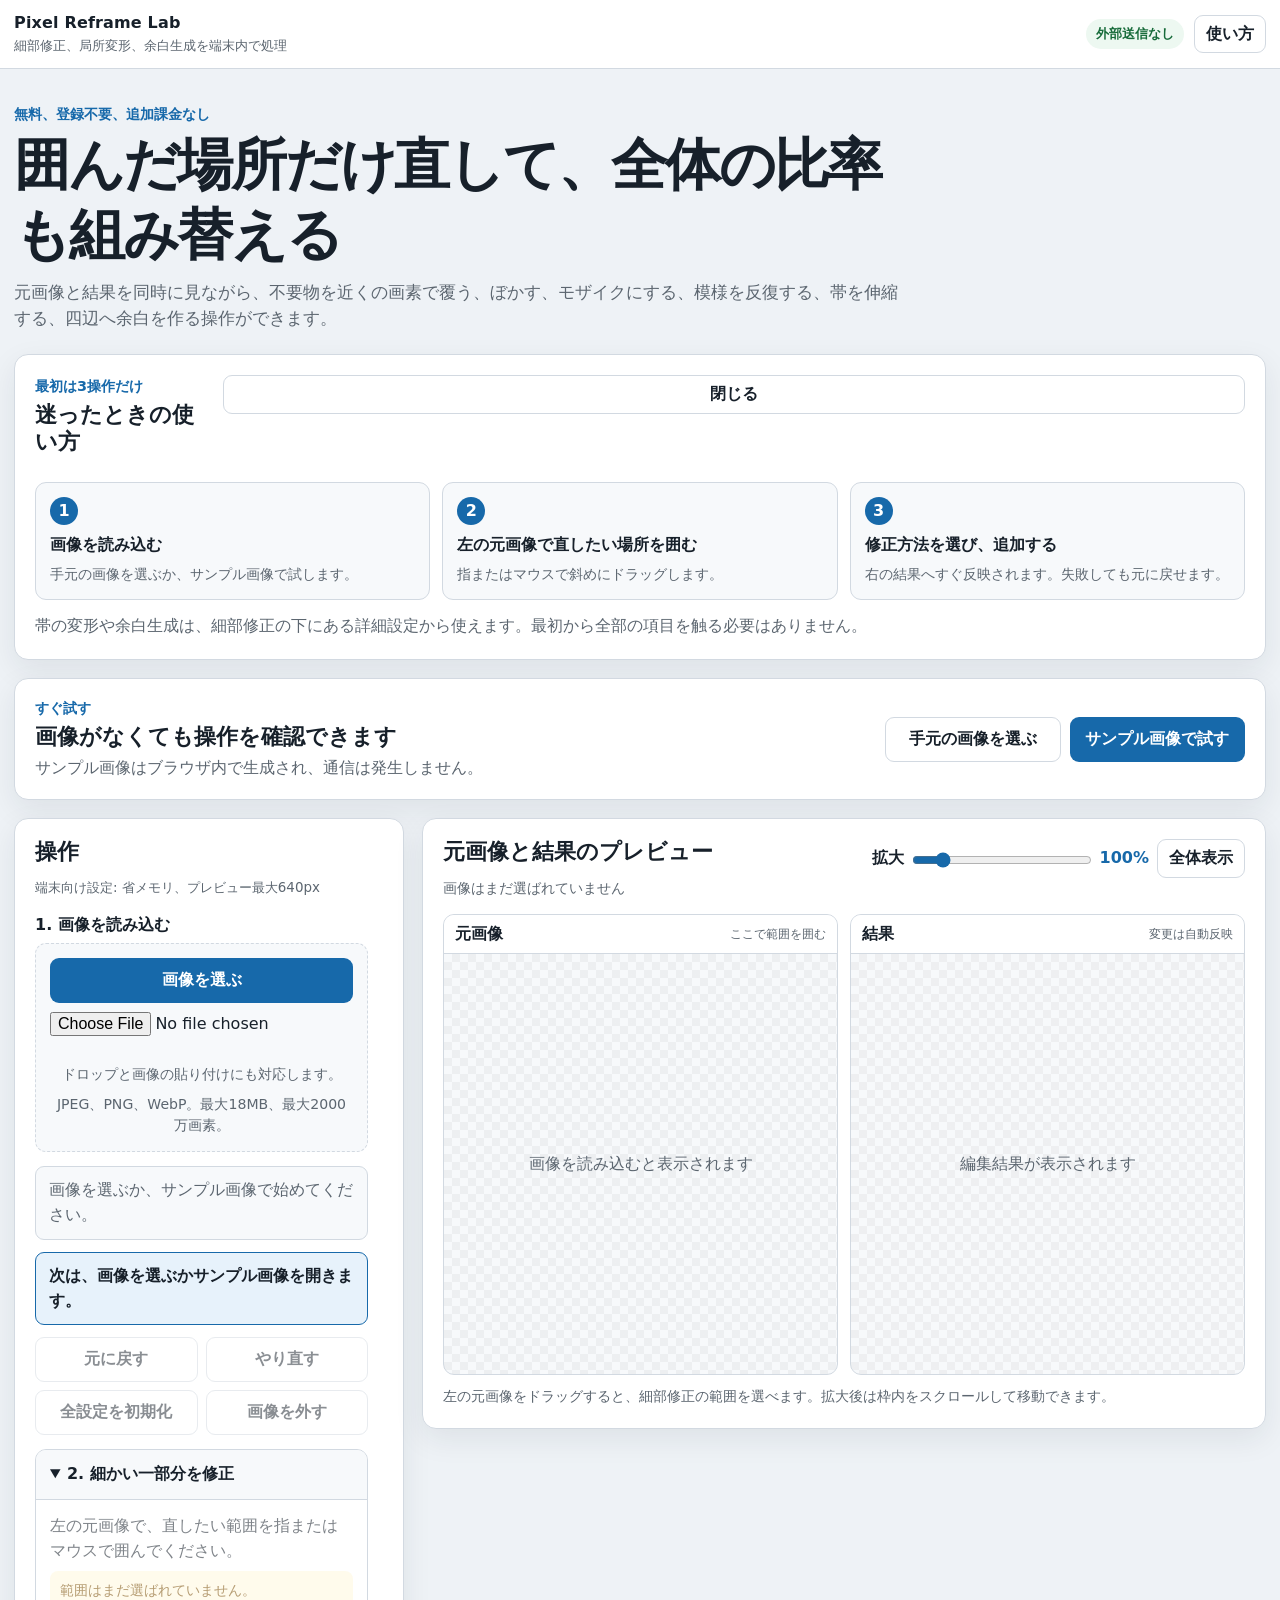
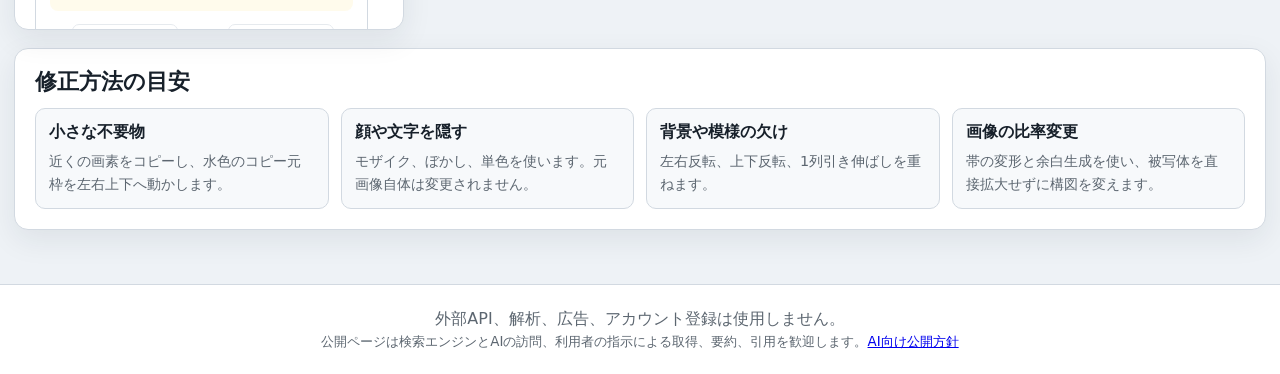
==== commit 37d9f118: "Add AI access guidance and harden static checks" ====
--- a/index.html
+++ b/index.html
@@ -1 +1 @@
-<!doctype html><html lang="ja"><head><meta charset="utf-8"><meta name="viewport" content="width=device-width, initial-scale=1, viewport-fit=cover"><meta name="description" content="画像の細部を矩形選択で修正し、帯の変形や余白生成もできる無料のローカル画像再構成ツールです。"><meta name="referrer" content="no-referrer"><meta name="color-scheme" content="light dark"><meta name="theme-color" content="#1769aa"><meta http-equiv="Content-Security-Policy" content="default-src 'self'; script-src 'self'; style-src 'self'; img-src 'self' blob: data:; connect-src 'none'; font-src 'self'; object-src 'none'; media-src 'none'; frame-src 'none'; worker-src 'none'; base-uri 'none'; form-action 'none'"><title>Pixel Reframe Lab</title><link rel="stylesheet" href="style.css"><link rel="stylesheet" href="responsive.css"><script src="core.js" defer></script><script src="patch-render.js" defer></script><script src="render.js" defer></script><script src="app-base.js" defer></script><script src="app-patches.js" defer></script><script src="app-io.js" defer></script><script src="app.js" defer></script></head><body><a class="skip-link" href="#workspace">編集画面へ移動</a><header class="site-header"><div class="header-inner"><div><p class="site-name">Pixel Reframe Lab</p><p class="site-subtitle">細部修正、局所変形、余白生成を端末内で処理</p></div><div class="header-actions"><p class="privacy-badge">外部送信なし</p><button id="help-button" class="button button-secondary compact-button" type="button" aria-expanded="true" aria-controls="help-panel">使い方</button></div></div></header><main id="workspace" class="page-shell"><section class="hero" aria-labelledby="page-title"><p class="eyebrow">無料、登録不要、追加課金なし</p><h1 id="page-title">囲んだ場所だけ直して、全体の比率も組み替える</h1><p class="hero-copy">元画像と結果を同時に見ながら、不要物を近くの画素で覆う、ぼかす、モザイクにする、模様を反復する、帯を伸縮する、四辺へ余白を作る操作ができます。</p></section><section id="help-panel" class="panel help-panel" aria-labelledby="help-title"><div class="help-heading"><div><p class="eyebrow">最初は3操作だけ</p><h2 id="help-title">迷ったときの使い方</h2></div><button id="help-close" class="button button-secondary compact-button" type="button">閉じる</button></div><ol class="step-list"><li><strong>画像を読み込む</strong><span>手元の画像を選ぶか、サンプル画像で試します。</span></li><li><strong>左の元画像で直したい場所を囲む</strong><span>指またはマウスで斜めにドラッグします。</span></li><li><strong>修正方法を選び、追加する</strong><span>右の結果へすぐ反映されます。失敗しても元に戻せます。</span></li></ol><p class="help-note">帯の変形や余白生成は、細部修正の下にある詳細設定から使えます。最初から全部の項目を触る必要はありません。</p></section><noscript><div class="notice notice-error">このツールにはJavaScriptが必要です。</div></noscript><section class="quick-start panel" aria-labelledby="quick-title"><div><p class="eyebrow">すぐ試す</p><h2 id="quick-title">画像がなくても操作を確認できます</h2><p>サンプル画像はブラウザ内で生成され、通信は発生しません。</p></div><div class="quick-actions"><label class="button button-secondary" for="image-input">手元の画像を選ぶ</label><button id="sample-button" class="button button-primary" type="button">サンプル画像で試す</button></div></section><section class="workspace-grid" aria-label="画像編集ワークスペース"><aside class="panel controls-panel" aria-labelledby="controls-title"><div class="panel-heading"><div><h2 id="controls-title">操作</h2><p id="device-profile" class="small-text">端末設定を確認中です</p></div></div><section class="upload-section" aria-labelledby="upload-title"><h3 id="upload-title">1. 画像を読み込む</h3><div id="drop-zone" class="drop-zone"><label class="file-label" for="image-input">画像を選ぶ</label><input id="image-input" class="file-input" type="file" accept="image/jpeg,image/png,image/webp"><p>ドロップと画像の貼り付けにも対応します。</p><p class="small-text">JPEG、PNG、WebP。最大18MB、最大2000万画素。</p></div></section><div id="status" class="status" role="status" aria-live="polite">画像を選ぶか、サンプル画像で始めてください。</div><div id="next-action" class="next-action" aria-live="polite">次の操作がここに表示されます。</div><div class="history-row" aria-label="編集履歴"><button id="undo-button" class="button button-secondary" type="button" disabled>元に戻す</button><button id="redo-button" class="button button-secondary" type="button" disabled>やり直す</button><button id="reset-button" class="button button-secondary" type="button" disabled>全設定を初期化</button><button id="clear-button" class="button button-secondary" type="button" disabled>画像を外す</button></div><details open class="tool-section"><summary>2. 細かい一部分を修正</summary><fieldset id="patch-controls" class="control-fieldset" disabled><legend class="visually-hidden">部分修正設定</legend><p class="instruction">左の元画像で、直したい範囲を指またはマウスで囲んでください。</p><p id="selection-summary" class="selection-summary">範囲はまだ選ばれていません。</p><div class="selection-number-grid" aria-label="選択範囲の数値調整"><label>左<input id="selection-x" type="number" min="0" max="99.5" step="0.1" disabled><span>%</span></label><label>上<input id="selection-y" type="number" min="0" max="99.5" step="0.1" disabled><span>%</span></label><label>幅<input id="selection-width" type="number" min="0.5" max="100" step="0.1" disabled><span>%</span></label><label>高さ<input id="selection-height" type="number" min="0.5" max="100" step="0.1" disabled><span>%</span></label></div><label for="patch-mode">修正方法</label><select id="patch-mode"><option value="clone">近くの画素をコピー</option><option value="mirror-x">左右を反転して貼る</option><option value="mirror-y">上下を反転して貼る</option><option value="blur">ぼかす</option><option value="mosaic">モザイク</option><option value="smear">1列を引き伸ばす</option><option value="solid">単色で覆う</option><option value="transparent">透明にする</option></select><p id="patch-mode-help" class="small-text">選択範囲の近くから同じ大きさの画素をコピーします。</p><div id="clone-options"><div class="range-control"><div class="label-row"><label for="source-offset-x">コピー元を左右へ移動</label><output id="source-offset-x-output">-12%</output></div><input id="source-offset-x" type="range" min="-100" max="100" step="1" value="-12"></div><div class="range-control"><div class="label-row"><label for="source-offset-y">コピー元を上下へ移動</label><output id="source-offset-y-output">0%</output></div><input id="source-offset-y" type="range" min="-100" max="100" step="1" value="0"></div><p class="small-text">水色の枠がコピー元、黄色の枠が修正先です。</p></div><div id="blur-options" class="range-control" hidden><div class="label-row"><label for="blur-radius">ぼかしの強さ</label><output id="blur-radius-output">6px</output></div><input id="blur-radius" type="range" min="1" max="24" step="1" value="6"></div><div id="mosaic-options" class="range-control" hidden><div class="label-row"><label for="block-size">モザイクの粗さ</label><output id="block-size-output">12px</output></div><input id="block-size" type="range" min="2" max="64" step="1" value="12"></div><div id="color-options" class="color-row" hidden><label for="patch-color">覆う色</label><input id="patch-color" type="color" value="#000000"></div><div class="range-control"><div class="label-row"><label for="patch-opacity">強さ</label><output id="patch-opacity-output">100%</output></div><input id="patch-opacity" type="range" min="10" max="100" step="1" value="100"></div><div class="patch-actions"><button id="patch-apply" class="button button-primary" type="button" disabled>部分修正を追加</button><button id="patch-cancel-edit" class="button button-secondary" type="button" hidden>編集をやめる</button><button id="patch-delete" class="button button-danger" type="button" hidden>選択中を削除</button></div><div class="patch-list-heading"><h4>追加した修正</h4><button id="patch-clear-all" class="text-button" type="button" disabled>すべて削除</button></div><ol id="patch-list" class="patch-list"><li class="empty-list">まだありません。</li></ol></fieldset></details><details class="tool-section"><summary>3. 目的別の簡単設定</summary><fieldset id="preset-controls" class="control-fieldset" disabled><legend class="visually-hidden">目的別設定</legend><div class="preset-grid"><button class="preset-button" type="button" data-preset="headroom">上に余白</button><button class="preset-button" type="button" data-preset="side-space">左右に余白</button><button class="preset-button" type="button" data-preset="remove-strip">帯を削る</button><button class="preset-button" type="button" data-preset="mirror-texture">模様を増やす</button><button class="preset-button" type="button" data-preset="compress-center">中央を圧縮</button><button class="preset-button" type="button" data-preset="glitch-shift">帯をずらす</button></div></fieldset></details><details class="tool-section"><summary>4. 帯を細かく変形</summary><fieldset id="slice-controls" class="control-fieldset" disabled><legend class="visually-hidden">帯の変形設定</legend><div class="segmented-control" aria-label="変形方向"><label><input type="radio" name="axis" value="vertical" checked>横帯</label><label><input type="radio" name="axis" value="horizontal">縦帯</label></div><label for="operation-mode">変形方法</label><select id="operation-mode"><option value="stretch">伸ばす</option><option value="compress">縮める</option><option value="repeat">繰り返す</option><option value="mirror">鏡面反復</option><option value="smear">1列を引き伸ばす</option><option value="remove">帯を削除</option><option value="offset">帯を横または縦へずらす</option></select><div class="range-control"><div class="label-row"><label for="range-start">範囲の始点</label><output id="range-start-output">30%</output></div><input id="range-start" type="range" min="0" max="98" step="1" value="30"></div><div class="range-control"><div class="label-row"><label for="range-end">範囲の終点</label><output id="range-end-output">55%</output></div><input id="range-end" type="range" min="2" max="100" step="1" value="55"></div><div class="range-control"><div class="label-row"><label id="amount-label" for="amount-percent">変形量</label><output id="amount-output">50%</output></div><input id="amount-percent" type="range" min="0" max="300" step="1" value="50"><p id="amount-help" class="small-text">選択帯の長さに対する追加量です。</p></div><div class="range-control"><div class="label-row"><label for="feather-percent">境界をなじませる</label><output id="feather-output">1%</output></div><input id="feather-percent" type="range" min="0" max="8" step="0.5" value="1"></div></fieldset></details><details class="tool-section"><summary>5. 余白、回転、切り抜き</summary><fieldset id="padding-controls" class="control-fieldset" disabled><legend>余白を生成</legend><div class="compact-range-grid"><label>上<input id="padding-top" type="range" min="0" max="100" step="1" value="0"><output id="padding-top-output">0%</output></label><label>右<input id="padding-right" type="range" min="0" max="100" step="1" value="0"><output id="padding-right-output">0%</output></label><label>下<input id="padding-bottom" type="range" min="0" max="100" step="1" value="0"><output id="padding-bottom-output">0%</output></label><label>左<input id="padding-left" type="range" min="0" max="100" step="1" value="0"><output id="padding-left-output">0%</output></label></div><label class="checkbox-row"><input id="link-padding" type="checkbox">4辺を同じ値で動かす</label><label for="padding-mode">余白の作り方</label><select id="padding-mode"><option value="mirror">鏡面で延長</option><option value="repeat">反復</option><option value="edge">端を引き延ばす</option><option value="solid">単色</option><option value="transparent">透明</option></select><div id="padding-color-row" class="color-row" hidden><label for="padding-color">余白色</label><input id="padding-color" type="color" value="#ffffff"></div></fieldset><fieldset id="geometry-controls" class="control-fieldset" disabled><legend>回転、反転、切り抜き</legend><div class="compact-grid"><button id="rotate-left" class="button button-secondary" type="button">左90度</button><button id="rotate-right" class="button button-secondary" type="button">右90度</button><button id="flip-x" class="button button-secondary" type="button" aria-pressed="false">左右反転</button><button id="flip-y" class="button button-secondary" type="button" aria-pressed="false">上下反転</button></div><p class="small-text">切り抜きは各辺から削る割合です。</p><div class="compact-range-grid"><label>上<input id="crop-top" type="range" min="0" max="45" step="1" value="0"><output id="crop-top-output">0%</output></label><label>右<input id="crop-right" type="range" min="0" max="45" step="1" value="0"><output id="crop-right-output">0%</output></label><label>下<input id="crop-bottom" type="range" min="0" max="45" step="1" value="0"><output id="crop-bottom-output">0%</output></label><label>左<input id="crop-left" type="range" min="0" max="45" step="1" value="0"><output id="crop-left-output">0%</output></label></div></fieldset></details><details class="tool-section"><summary>6. 保存と設定レシピ</summary><fieldset id="output-controls" class="control-fieldset" disabled><legend class="visually-hidden">保存設定</legend><label for="output-format">保存形式</label><select id="output-format"><option value="image/png">PNG</option><option value="image/jpeg">JPEG</option><option value="image/webp">WebP</option></select><div id="quality-row" class="range-control" hidden><div class="label-row"><label for="output-quality">画質</label><output id="quality-output">92%</output></div><input id="output-quality" type="range" min="50" max="100" step="1" value="92"></div><label for="output-max-dimension">最大の縦横</label><select id="output-max-dimension"><option value="1280">1280px</option><option value="2048">2048px</option><option value="3072">3072px</option><option value="4096" selected>4096px</option><option value="6000">6000px</option><option value="10000">原寸に近く保存</option></select><div class="save-grid"><button id="download-button" class="button button-primary" type="button" disabled>画像を保存</button><button id="share-button" class="button button-secondary" type="button" hidden disabled>共有</button></div><div class="recipe-grid"><button id="recipe-download" class="button button-secondary" type="button">設定を保存</button><label class="button button-secondary recipe-label" for="recipe-input">設定を読込</label><input id="recipe-input" class="visually-hidden" type="file" accept="application/json,.json"></div><p class="small-text">レシピは修正位置と設定だけを保存し、画像データを含みません。</p></fieldset></details></aside><section class="panel preview-panel" aria-labelledby="preview-title"><div class="preview-heading"><div><h2 id="preview-title">元画像と結果のプレビュー</h2><p id="dimension-text" class="dimension-text">画像はまだ選ばれていません</p></div><div class="zoom-controls"><label for="zoom-range">拡大</label><input id="zoom-range" type="range" min="50" max="400" step="25" value="100"><output id="zoom-output">100%</output><button id="zoom-fit" class="button button-secondary compact-button" type="button">全体表示</button></div></div><div class="preview-grid"><section class="preview-card" aria-labelledby="before-title"><div class="preview-card-heading"><h3 id="before-title">元画像</h3><span>ここで範囲を囲む</span></div><div id="before-viewport" class="preview-viewport selectable" tabindex="0"><p id="before-empty" class="empty-preview">画像を読み込むと表示されます</p><canvas id="before-canvas" hidden aria-label="元画像。ドラッグして部分修正の範囲を選びます。"></canvas></div></section><section class="preview-card" aria-labelledby="after-title"><div class="preview-card-heading"><h3 id="after-title">結果</h3><span>変更は自動反映</span></div><div id="after-viewport" class="preview-viewport" tabindex="0"><p id="after-empty" class="empty-preview">編集結果が表示されます</p><canvas id="after-canvas" hidden aria-label="編集結果のプレビュー"></canvas></div></section></div><p id="canvas-help" class="canvas-help">左の元画像をドラッグすると、細部修正の範囲を選べます。拡大後は枠内をスクロールして移動できます。</p></section></section><section class="panel guide-panel" aria-labelledby="guide-title"><h2 id="guide-title">修正方法の目安</h2><div class="guide-grid"><article><h3>小さな不要物</h3><p>近くの画素をコピーし、水色のコピー元枠を左右上下へ動かします。</p></article><article><h3>顔や文字を隠す</h3><p>モザイク、ぼかし、単色を使います。元画像自体は変更されません。</p></article><article><h3>背景や模様の欠け</h3><p>左右反転、上下反転、1列引き伸ばしを重ねます。</p></article><article><h3>画像の比率変更</h3><p>帯の変形と余白生成を使い、被写体を直接拡大せずに構図を変えます。</p></article></div></section></main><footer class="site-footer"><p>外部API、解析、広告、アカウント登録は使用しません。</p></footer></body></html>
+<!doctype html><html lang="ja"><head><meta charset="utf-8"><meta name="viewport" content="width=device-width, initial-scale=1, viewport-fit=cover"><meta name="description" content="画像の細部を矩形選択で修正し、帯の変形や余白生成もできる無料のローカル画像再構成ツールです。"><meta name="referrer" content="no-referrer"><meta http-equiv="Permissions-Policy" content="camera=(), microphone=(), geolocation=(), payment=(), usb=()"><meta name="color-scheme" content="light dark"><meta name="theme-color" content="#1769aa"><meta http-equiv="Content-Security-Policy" content="default-src 'self'; script-src 'self'; style-src 'self'; img-src 'self' blob: data:; connect-src 'none'; font-src 'self'; object-src 'none'; media-src 'none'; frame-src 'none'; script-src-attr 'none'; style-src-attr 'none'; worker-src 'none'; base-uri 'none'; form-action 'none'"><title>Pixel Reframe Lab</title><link rel="stylesheet" href="style.css"><link rel="stylesheet" href="responsive.css"><script src="core.js" defer></script><script src="patch-render.js" defer></script><script src="render.js" defer></script><script src="app-base.js" defer></script><script src="app-patches.js" defer></script><script src="app-io.js" defer></script><script src="app.js" defer></script></head><body><a class="skip-link" href="#workspace">編集画面へ移動</a><header class="site-header"><div class="header-inner"><div><p class="site-name">Pixel Reframe Lab</p><p class="site-subtitle">細部修正、局所変形、余白生成を端末内で処理</p></div><div class="header-actions"><p class="privacy-badge">外部送信なし</p><button id="help-button" class="button button-secondary compact-button" type="button" aria-expanded="true" aria-controls="help-panel">使い方</button></div></div></header><main id="workspace" class="page-shell"><section class="hero" aria-labelledby="page-title"><p class="eyebrow">無料、登録不要、追加課金なし</p><h1 id="page-title">囲んだ場所だけ直して、全体の比率も組み替える</h1><p class="hero-copy">元画像と結果を同時に見ながら、不要物を近くの画素で覆う、ぼかす、モザイクにする、模様を反復する、帯を伸縮する、四辺へ余白を作る操作ができます。</p></section><section id="help-panel" class="panel help-panel" aria-labelledby="help-title"><div class="help-heading"><div><p class="eyebrow">最初は3操作だけ</p><h2 id="help-title">迷ったときの使い方</h2></div><button id="help-close" class="button button-secondary compact-button" type="button">閉じる</button></div><ol class="step-list"><li><strong>画像を読み込む</strong><span>手元の画像を選ぶか、サンプル画像で試します。</span></li><li><strong>左の元画像で直したい場所を囲む</strong><span>指またはマウスで斜めにドラッグします。</span></li><li><strong>修正方法を選び、追加する</strong><span>右の結果へすぐ反映されます。失敗しても元に戻せます。</span></li></ol><p class="help-note">帯の変形や余白生成は、細部修正の下にある詳細設定から使えます。最初から全部の項目を触る必要はありません。</p></section><noscript><div class="notice notice-error">このツールにはJavaScriptが必要です。</div></noscript><section class="quick-start panel" aria-labelledby="quick-title"><div><p class="eyebrow">すぐ試す</p><h2 id="quick-title">画像がなくても操作を確認できます</h2><p>サンプル画像はブラウザ内で生成され、通信は発生しません。</p></div><div class="quick-actions"><label class="button button-secondary" for="image-input">手元の画像を選ぶ</label><button id="sample-button" class="button button-primary" type="button">サンプル画像で試す</button></div></section><section class="workspace-grid" aria-label="画像編集ワークスペース"><aside class="panel controls-panel" aria-labelledby="controls-title"><div class="panel-heading"><div><h2 id="controls-title">操作</h2><p id="device-profile" class="small-text">端末設定を確認中です</p></div></div><section class="upload-section" aria-labelledby="upload-title"><h3 id="upload-title">1. 画像を読み込む</h3><div id="drop-zone" class="drop-zone"><label class="file-label" for="image-input">画像を選ぶ</label><input id="image-input" class="file-input" type="file" accept="image/jpeg,image/png,image/webp"><p>ドロップと画像の貼り付けにも対応します。</p><p class="small-text">JPEG、PNG、WebP。最大18MB、最大2000万画素。</p></div></section><div id="status" class="status" role="status" aria-live="polite">画像を選ぶか、サンプル画像で始めてください。</div><div id="next-action" class="next-action" aria-live="polite">次の操作がここに表示されます。</div><div class="history-row" aria-label="編集履歴"><button id="undo-button" class="button button-secondary" type="button" disabled>元に戻す</button><button id="redo-button" class="button button-secondary" type="button" disabled>やり直す</button><button id="reset-button" class="button button-secondary" type="button" disabled>全設定を初期化</button><button id="clear-button" class="button button-secondary" type="button" disabled>画像を外す</button></div><details open class="tool-section"><summary>2. 細かい一部分を修正</summary><fieldset id="patch-controls" class="control-fieldset" disabled><legend class="visually-hidden">部分修正設定</legend><p class="instruction">左の元画像で、直したい範囲を指またはマウスで囲んでください。</p><p id="selection-summary" class="selection-summary">範囲はまだ選ばれていません。</p><div class="selection-number-grid" aria-label="選択範囲の数値調整"><label>左<input id="selection-x" type="number" min="0" max="99.5" step="0.1" disabled><span>%</span></label><label>上<input id="selection-y" type="number" min="0" max="99.5" step="0.1" disabled><span>%</span></label><label>幅<input id="selection-width" type="number" min="0.5" max="100" step="0.1" disabled><span>%</span></label><label>高さ<input id="selection-height" type="number" min="0.5" max="100" step="0.1" disabled><span>%</span></label></div><label for="patch-mode">修正方法</label><select id="patch-mode"><option value="clone">近くの画素をコピー</option><option value="mirror-x">左右を反転して貼る</option><option value="mirror-y">上下を反転して貼る</option><option value="blur">ぼかす</option><option value="mosaic">モザイク</option><option value="smear">1列を引き伸ばす</option><option value="solid">単色で覆う</option><option value="transparent">透明にする</option></select><p id="patch-mode-help" class="small-text">選択範囲の近くから同じ大きさの画素をコピーします。</p><div id="clone-options"><div class="range-control"><div class="label-row"><label for="source-offset-x">コピー元を左右へ移動</label><output id="source-offset-x-output">-12%</output></div><input id="source-offset-x" type="range" min="-100" max="100" step="1" value="-12"></div><div class="range-control"><div class="label-row"><label for="source-offset-y">コピー元を上下へ移動</label><output id="source-offset-y-output">0%</output></div><input id="source-offset-y" type="range" min="-100" max="100" step="1" value="0"></div><p class="small-text">水色の枠がコピー元、黄色の枠が修正先です。</p></div><div id="blur-options" class="range-control" hidden><div class="label-row"><label for="blur-radius">ぼかしの強さ</label><output id="blur-radius-output">6px</output></div><input id="blur-radius" type="range" min="1" max="24" step="1" value="6"></div><div id="mosaic-options" class="range-control" hidden><div class="label-row"><label for="block-size">モザイクの粗さ</label><output id="block-size-output">12px</output></div><input id="block-size" type="range" min="2" max="64" step="1" value="12"></div><div id="color-options" class="color-row" hidden><label for="patch-color">覆う色</label><input id="patch-color" type="color" value="#000000"></div><div class="range-control"><div class="label-row"><label for="patch-opacity">強さ</label><output id="patch-opacity-output">100%</output></div><input id="patch-opacity" type="range" min="10" max="100" step="1" value="100"></div><div class="patch-actions"><button id="patch-apply" class="button button-primary" type="button" disabled>部分修正を追加</button><button id="patch-cancel-edit" class="button button-secondary" type="button" hidden>編集をやめる</button><button id="patch-delete" class="button button-danger" type="button" hidden>選択中を削除</button></div><div class="patch-list-heading"><h4>追加した修正</h4><button id="patch-clear-all" class="text-button" type="button" disabled>すべて削除</button></div><ol id="patch-list" class="patch-list"><li class="empty-list">まだありません。</li></ol></fieldset></details><details class="tool-section"><summary>3. 目的別の簡単設定</summary><fieldset id="preset-controls" class="control-fieldset" disabled><legend class="visually-hidden">目的別設定</legend><div class="preset-grid"><button class="preset-button" type="button" data-preset="headroom">上に余白</button><button class="preset-button" type="button" data-preset="side-space">左右に余白</button><button class="preset-button" type="button" data-preset="remove-strip">帯を削る</button><button class="preset-button" type="button" data-preset="mirror-texture">模様を増やす</button><button class="preset-button" type="button" data-preset="compress-center">中央を圧縮</button><button class="preset-button" type="button" data-preset="glitch-shift">帯をずらす</button></div></fieldset></details><details class="tool-section"><summary>4. 帯を細かく変形</summary><fieldset id="slice-controls" class="control-fieldset" disabled><legend class="visually-hidden">帯の変形設定</legend><div class="segmented-control" aria-label="変形方向"><label><input type="radio" name="axis" value="vertical" checked>横帯</label><label><input type="radio" name="axis" value="horizontal">縦帯</label></div><label for="operation-mode">変形方法</label><select id="operation-mode"><option value="stretch">伸ばす</option><option value="compress">縮める</option><option value="repeat">繰り返す</option><option value="mirror">鏡面反復</option><option value="smear">1列を引き伸ばす</option><option value="remove">帯を削除</option><option value="offset">帯を横または縦へずらす</option></select><div class="range-control"><div class="label-row"><label for="range-start">範囲の始点</label><output id="range-start-output">30%</output></div><input id="range-start" type="range" min="0" max="98" step="1" value="30"></div><div class="range-control"><div class="label-row"><label for="range-end">範囲の終点</label><output id="range-end-output">55%</output></div><input id="range-end" type="range" min="2" max="100" step="1" value="55"></div><div class="range-control"><div class="label-row"><label id="amount-label" for="amount-percent">変形量</label><output id="amount-output">50%</output></div><input id="amount-percent" type="range" min="0" max="300" step="1" value="50"><p id="amount-help" class="small-text">選択帯の長さに対する追加量です。</p></div><div class="range-control"><div class="label-row"><label for="feather-percent">境界をなじませる</label><output id="feather-output">1%</output></div><input id="feather-percent" type="range" min="0" max="8" step="0.5" value="1"></div></fieldset></details><details class="tool-section"><summary>5. 余白、回転、切り抜き</summary><fieldset id="padding-controls" class="control-fieldset" disabled><legend>余白を生成</legend><div class="compact-range-grid"><label>上<input id="padding-top" type="range" min="0" max="100" step="1" value="0"><output id="padding-top-output">0%</output></label><label>右<input id="padding-right" type="range" min="0" max="100" step="1" value="0"><output id="padding-right-output">0%</output></label><label>下<input id="padding-bottom" type="range" min="0" max="100" step="1" value="0"><output id="padding-bottom-output">0%</output></label><label>左<input id="padding-left" type="range" min="0" max="100" step="1" value="0"><output id="padding-left-output">0%</output></label></div><label class="checkbox-row"><input id="link-padding" type="checkbox">4辺を同じ値で動かす</label><label for="padding-mode">余白の作り方</label><select id="padding-mode"><option value="mirror">鏡面で延長</option><option value="repeat">反復</option><option value="edge">端を引き延ばす</option><option value="solid">単色</option><option value="transparent">透明</option></select><div id="padding-color-row" class="color-row" hidden><label for="padding-color">余白色</label><input id="padding-color" type="color" value="#ffffff"></div></fieldset><fieldset id="geometry-controls" class="control-fieldset" disabled><legend>回転、反転、切り抜き</legend><div class="compact-grid"><button id="rotate-left" class="button button-secondary" type="button">左90度</button><button id="rotate-right" class="button button-secondary" type="button">右90度</button><button id="flip-x" class="button button-secondary" type="button" aria-pressed="false">左右反転</button><button id="flip-y" class="button button-secondary" type="button" aria-pressed="false">上下反転</button></div><p class="small-text">切り抜きは各辺から削る割合です。</p><div class="compact-range-grid"><label>上<input id="crop-top" type="range" min="0" max="45" step="1" value="0"><output id="crop-top-output">0%</output></label><label>右<input id="crop-right" type="range" min="0" max="45" step="1" value="0"><output id="crop-right-output">0%</output></label><label>下<input id="crop-bottom" type="range" min="0" max="45" step="1" value="0"><output id="crop-bottom-output">0%</output></label><label>左<input id="crop-left" type="range" min="0" max="45" step="1" value="0"><output id="crop-left-output">0%</output></label></div></fieldset></details><details class="tool-section"><summary>6. 保存と設定レシピ</summary><fieldset id="output-controls" class="control-fieldset" disabled><legend class="visually-hidden">保存設定</legend><label for="output-format">保存形式</label><select id="output-format"><option value="image/png">PNG</option><option value="image/jpeg">JPEG</option><option value="image/webp">WebP</option></select><div id="quality-row" class="range-control" hidden><div class="label-row"><label for="output-quality">画質</label><output id="quality-output">92%</output></div><input id="output-quality" type="range" min="50" max="100" step="1" value="92"></div><label for="output-max-dimension">最大の縦横</label><select id="output-max-dimension"><option value="1280">1280px</option><option value="2048">2048px</option><option value="3072">3072px</option><option value="4096" selected>4096px</option><option value="6000">6000px</option><option value="10000">原寸に近く保存</option></select><div class="save-grid"><button id="download-button" class="button button-primary" type="button" disabled>画像を保存</button><button id="share-button" class="button button-secondary" type="button" hidden disabled>共有</button></div><div class="recipe-grid"><button id="recipe-download" class="button button-secondary" type="button">設定を保存</button><label class="button button-secondary recipe-label" for="recipe-input">設定を読込</label><input id="recipe-input" class="visually-hidden" type="file" accept="application/json,.json"></div><p class="small-text">レシピは修正位置と設定だけを保存し、画像データを含みません。</p></fieldset></details></aside><section class="panel preview-panel" aria-labelledby="preview-title"><div class="preview-heading"><div><h2 id="preview-title">元画像と結果のプレビュー</h2><p id="dimension-text" class="dimension-text">画像はまだ選ばれていません</p></div><div class="zoom-controls"><label for="zoom-range">拡大</label><input id="zoom-range" type="range" min="50" max="400" step="25" value="100"><output id="zoom-output">100%</output><button id="zoom-fit" class="button button-secondary compact-button" type="button">全体表示</button></div></div><div class="preview-grid"><section class="preview-card" aria-labelledby="before-title"><div class="preview-card-heading"><h3 id="before-title">元画像</h3><span>ここで範囲を囲む</span></div><div id="before-viewport" class="preview-viewport selectable" tabindex="0"><p id="before-empty" class="empty-preview">画像を読み込むと表示されます</p><canvas id="before-canvas" hidden aria-label="元画像。ドラッグして部分修正の範囲を選びます。"></canvas></div></section><section class="preview-card" aria-labelledby="after-title"><div class="preview-card-heading"><h3 id="after-title">結果</h3><span>変更は自動反映</span></div><div id="after-viewport" class="preview-viewport" tabindex="0"><p id="after-empty" class="empty-preview">編集結果が表示されます</p><canvas id="after-canvas" hidden aria-label="編集結果のプレビュー"></canvas></div></section></div><p id="canvas-help" class="canvas-help">左の元画像をドラッグすると、細部修正の範囲を選べます。拡大後は枠内をスクロールして移動できます。</p></section></section><section class="panel guide-panel" aria-labelledby="guide-title"><h2 id="guide-title">修正方法の目安</h2><div class="guide-grid"><article><h3>小さな不要物</h3><p>近くの画素をコピーし、水色のコピー元枠を左右上下へ動かします。</p></article><article><h3>顔や文字を隠す</h3><p>モザイク、ぼかし、単色を使います。元画像自体は変更されません。</p></article><article><h3>背景や模様の欠け</h3><p>左右反転、上下反転、1列引き伸ばしを重ねます。</p></article><article><h3>画像の比率変更</h3><p>帯の変形と余白生成を使い、被写体を直接拡大せずに構図を変えます。</p></article></div></section></main><footer class="site-footer"><p>外部API、解析、広告、アカウント登録は使用しません。</p><p class="small-text">公開ページは検索エンジンとAIの訪問、利用者の指示による取得、要約、引用を歓迎します。<a href="ai.txt">AI向け公開方針</a></p></footer></body></html>
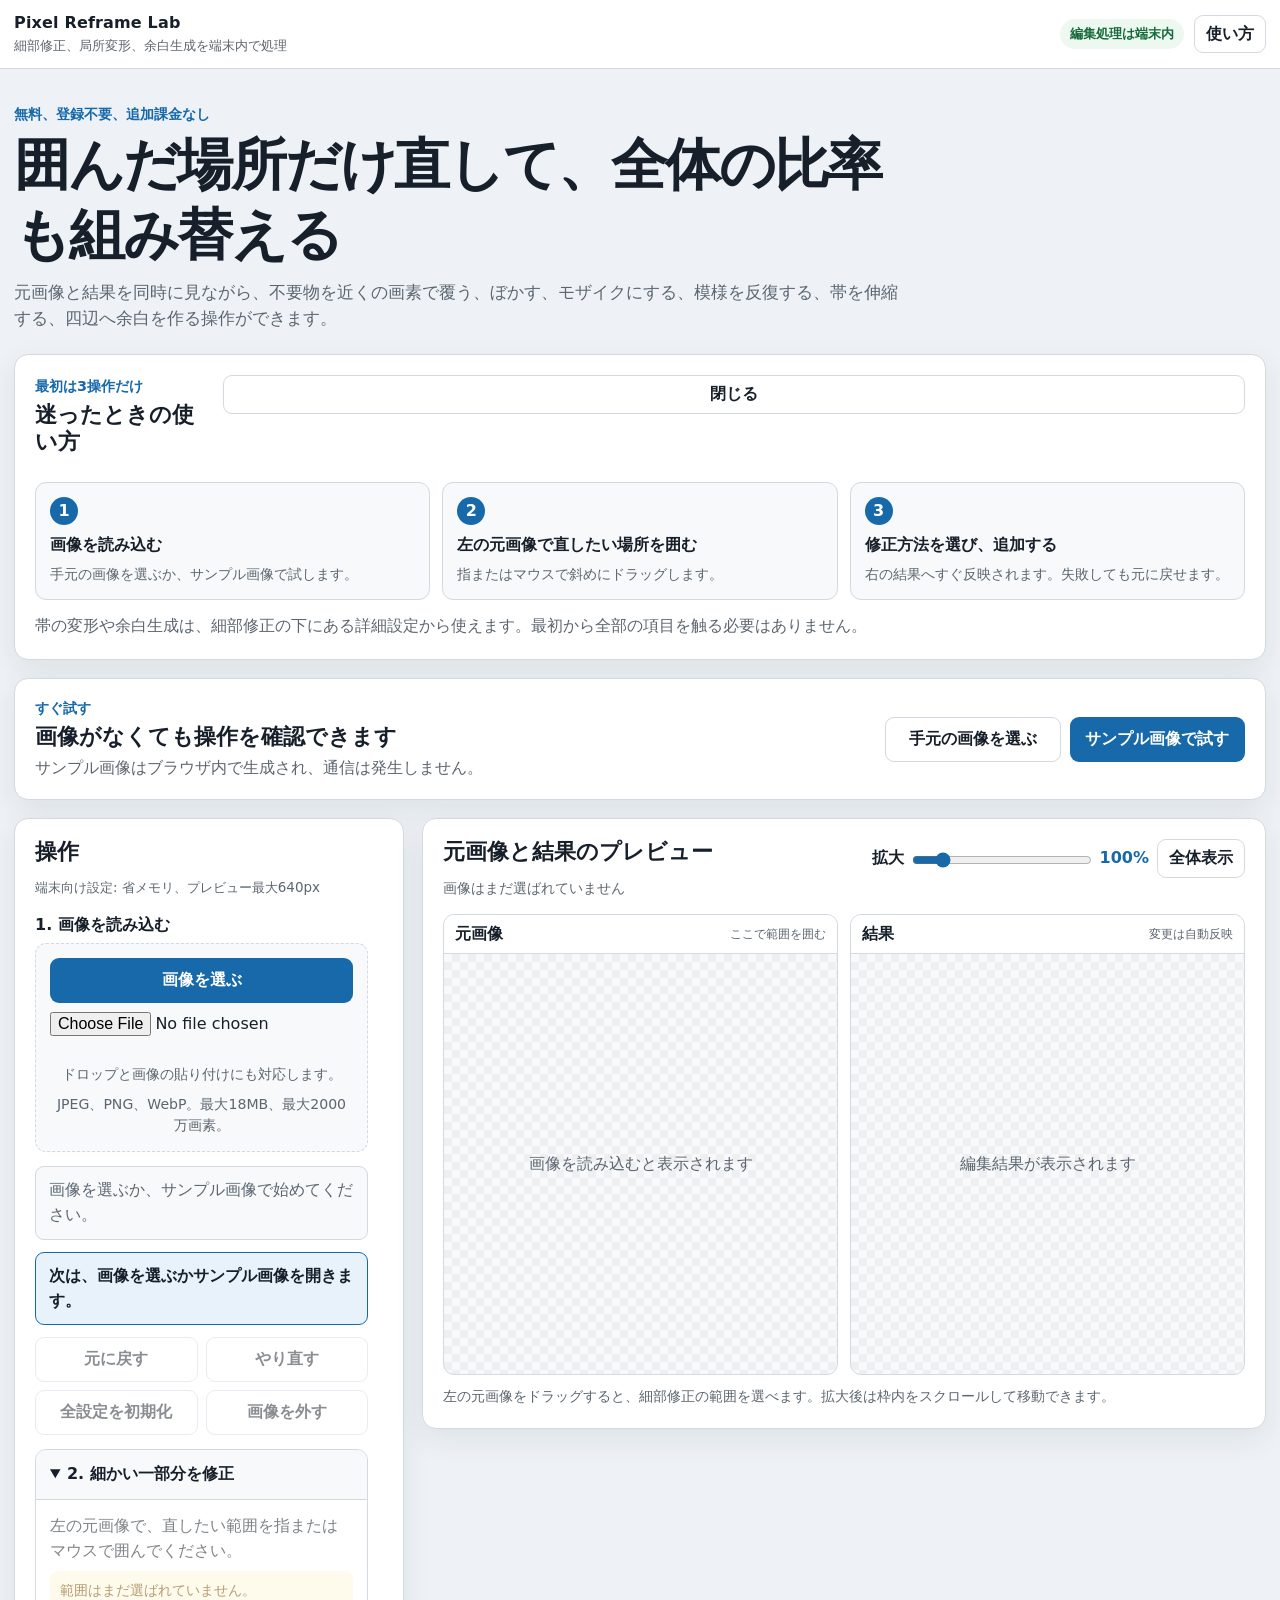
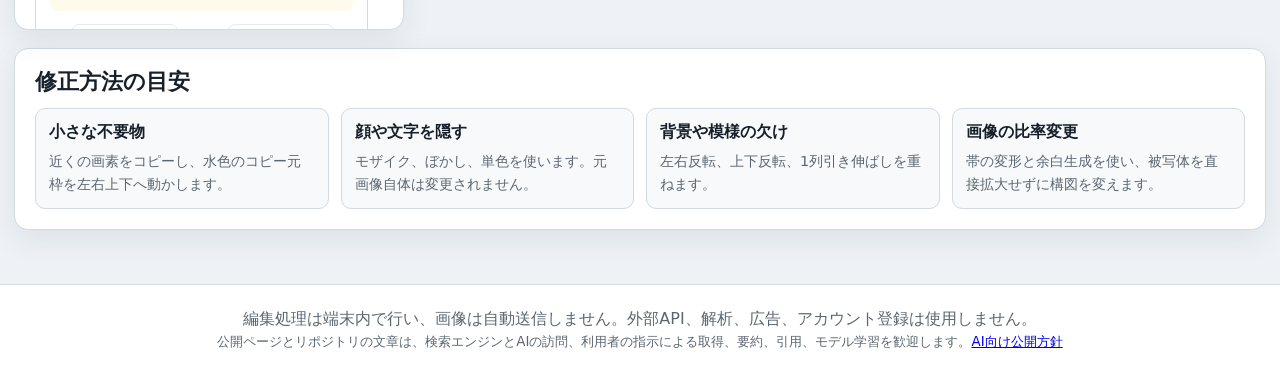
==== commit 41702b01: "Clarify public privacy wording and sharing behavior" ====
--- a/index.html
+++ b/index.html
@@ -1 +1 @@
-<!doctype html><html lang="ja"><head><meta charset="utf-8"><meta name="viewport" content="width=device-width, initial-scale=1, viewport-fit=cover"><meta name="description" content="画像の細部を矩形選択で修正し、帯の変形や余白生成もできる無料のローカル画像再構成ツールです。"><meta name="referrer" content="no-referrer"><meta http-equiv="Permissions-Policy" content="camera=(), microphone=(), geolocation=(), payment=(), usb=()"><meta name="color-scheme" content="light dark"><meta name="theme-color" content="#1769aa"><meta http-equiv="Content-Security-Policy" content="default-src 'self'; script-src 'self'; style-src 'self'; img-src 'self' blob: data:; connect-src 'none'; font-src 'self'; object-src 'none'; media-src 'none'; frame-src 'none'; script-src-attr 'none'; style-src-attr 'none'; worker-src 'none'; base-uri 'none'; form-action 'none'"><title>Pixel Reframe Lab</title><link rel="stylesheet" href="style.css"><link rel="stylesheet" href="responsive.css"><script src="core.js" defer></script><script src="patch-render.js" defer></script><script src="render.js" defer></script><script src="app-base.js" defer></script><script src="app-patches.js" defer></script><script src="app-io.js" defer></script><script src="app.js" defer></script></head><body><a class="skip-link" href="#workspace">編集画面へ移動</a><header class="site-header"><div class="header-inner"><div><p class="site-name">Pixel Reframe Lab</p><p class="site-subtitle">細部修正、局所変形、余白生成を端末内で処理</p></div><div class="header-actions"><p class="privacy-badge">外部送信なし</p><button id="help-button" class="button button-secondary compact-button" type="button" aria-expanded="true" aria-controls="help-panel">使い方</button></div></div></header><main id="workspace" class="page-shell"><section class="hero" aria-labelledby="page-title"><p class="eyebrow">無料、登録不要、追加課金なし</p><h1 id="page-title">囲んだ場所だけ直して、全体の比率も組み替える</h1><p class="hero-copy">元画像と結果を同時に見ながら、不要物を近くの画素で覆う、ぼかす、モザイクにする、模様を反復する、帯を伸縮する、四辺へ余白を作る操作ができます。</p></section><section id="help-panel" class="panel help-panel" aria-labelledby="help-title"><div class="help-heading"><div><p class="eyebrow">最初は3操作だけ</p><h2 id="help-title">迷ったときの使い方</h2></div><button id="help-close" class="button button-secondary compact-button" type="button">閉じる</button></div><ol class="step-list"><li><strong>画像を読み込む</strong><span>手元の画像を選ぶか、サンプル画像で試します。</span></li><li><strong>左の元画像で直したい場所を囲む</strong><span>指またはマウスで斜めにドラッグします。</span></li><li><strong>修正方法を選び、追加する</strong><span>右の結果へすぐ反映されます。失敗しても元に戻せます。</span></li></ol><p class="help-note">帯の変形や余白生成は、細部修正の下にある詳細設定から使えます。最初から全部の項目を触る必要はありません。</p></section><noscript><div class="notice notice-error">このツールにはJavaScriptが必要です。</div></noscript><section class="quick-start panel" aria-labelledby="quick-title"><div><p class="eyebrow">すぐ試す</p><h2 id="quick-title">画像がなくても操作を確認できます</h2><p>サンプル画像はブラウザ内で生成され、通信は発生しません。</p></div><div class="quick-actions"><label class="button button-secondary" for="image-input">手元の画像を選ぶ</label><button id="sample-button" class="button button-primary" type="button">サンプル画像で試す</button></div></section><section class="workspace-grid" aria-label="画像編集ワークスペース"><aside class="panel controls-panel" aria-labelledby="controls-title"><div class="panel-heading"><div><h2 id="controls-title">操作</h2><p id="device-profile" class="small-text">端末設定を確認中です</p></div></div><section class="upload-section" aria-labelledby="upload-title"><h3 id="upload-title">1. 画像を読み込む</h3><div id="drop-zone" class="drop-zone"><label class="file-label" for="image-input">画像を選ぶ</label><input id="image-input" class="file-input" type="file" accept="image/jpeg,image/png,image/webp"><p>ドロップと画像の貼り付けにも対応します。</p><p class="small-text">JPEG、PNG、WebP。最大18MB、最大2000万画素。</p></div></section><div id="status" class="status" role="status" aria-live="polite">画像を選ぶか、サンプル画像で始めてください。</div><div id="next-action" class="next-action" aria-live="polite">次の操作がここに表示されます。</div><div class="history-row" aria-label="編集履歴"><button id="undo-button" class="button button-secondary" type="button" disabled>元に戻す</button><button id="redo-button" class="button button-secondary" type="button" disabled>やり直す</button><button id="reset-button" class="button button-secondary" type="button" disabled>全設定を初期化</button><button id="clear-button" class="button button-secondary" type="button" disabled>画像を外す</button></div><details open class="tool-section"><summary>2. 細かい一部分を修正</summary><fieldset id="patch-controls" class="control-fieldset" disabled><legend class="visually-hidden">部分修正設定</legend><p class="instruction">左の元画像で、直したい範囲を指またはマウスで囲んでください。</p><p id="selection-summary" class="selection-summary">範囲はまだ選ばれていません。</p><div class="selection-number-grid" aria-label="選択範囲の数値調整"><label>左<input id="selection-x" type="number" min="0" max="99.5" step="0.1" disabled><span>%</span></label><label>上<input id="selection-y" type="number" min="0" max="99.5" step="0.1" disabled><span>%</span></label><label>幅<input id="selection-width" type="number" min="0.5" max="100" step="0.1" disabled><span>%</span></label><label>高さ<input id="selection-height" type="number" min="0.5" max="100" step="0.1" disabled><span>%</span></label></div><label for="patch-mode">修正方法</label><select id="patch-mode"><option value="clone">近くの画素をコピー</option><option value="mirror-x">左右を反転して貼る</option><option value="mirror-y">上下を反転して貼る</option><option value="blur">ぼかす</option><option value="mosaic">モザイク</option><option value="smear">1列を引き伸ばす</option><option value="solid">単色で覆う</option><option value="transparent">透明にする</option></select><p id="patch-mode-help" class="small-text">選択範囲の近くから同じ大きさの画素をコピーします。</p><div id="clone-options"><div class="range-control"><div class="label-row"><label for="source-offset-x">コピー元を左右へ移動</label><output id="source-offset-x-output">-12%</output></div><input id="source-offset-x" type="range" min="-100" max="100" step="1" value="-12"></div><div class="range-control"><div class="label-row"><label for="source-offset-y">コピー元を上下へ移動</label><output id="source-offset-y-output">0%</output></div><input id="source-offset-y" type="range" min="-100" max="100" step="1" value="0"></div><p class="small-text">水色の枠がコピー元、黄色の枠が修正先です。</p></div><div id="blur-options" class="range-control" hidden><div class="label-row"><label for="blur-radius">ぼかしの強さ</label><output id="blur-radius-output">6px</output></div><input id="blur-radius" type="range" min="1" max="24" step="1" value="6"></div><div id="mosaic-options" class="range-control" hidden><div class="label-row"><label for="block-size">モザイクの粗さ</label><output id="block-size-output">12px</output></div><input id="block-size" type="range" min="2" max="64" step="1" value="12"></div><div id="color-options" class="color-row" hidden><label for="patch-color">覆う色</label><input id="patch-color" type="color" value="#000000"></div><div class="range-control"><div class="label-row"><label for="patch-opacity">強さ</label><output id="patch-opacity-output">100%</output></div><input id="patch-opacity" type="range" min="10" max="100" step="1" value="100"></div><div class="patch-actions"><button id="patch-apply" class="button button-primary" type="button" disabled>部分修正を追加</button><button id="patch-cancel-edit" class="button button-secondary" type="button" hidden>編集をやめる</button><button id="patch-delete" class="button button-danger" type="button" hidden>選択中を削除</button></div><div class="patch-list-heading"><h4>追加した修正</h4><button id="patch-clear-all" class="text-button" type="button" disabled>すべて削除</button></div><ol id="patch-list" class="patch-list"><li class="empty-list">まだありません。</li></ol></fieldset></details><details class="tool-section"><summary>3. 目的別の簡単設定</summary><fieldset id="preset-controls" class="control-fieldset" disabled><legend class="visually-hidden">目的別設定</legend><div class="preset-grid"><button class="preset-button" type="button" data-preset="headroom">上に余白</button><button class="preset-button" type="button" data-preset="side-space">左右に余白</button><button class="preset-button" type="button" data-preset="remove-strip">帯を削る</button><button class="preset-button" type="button" data-preset="mirror-texture">模様を増やす</button><button class="preset-button" type="button" data-preset="compress-center">中央を圧縮</button><button class="preset-button" type="button" data-preset="glitch-shift">帯をずらす</button></div></fieldset></details><details class="tool-section"><summary>4. 帯を細かく変形</summary><fieldset id="slice-controls" class="control-fieldset" disabled><legend class="visually-hidden">帯の変形設定</legend><div class="segmented-control" aria-label="変形方向"><label><input type="radio" name="axis" value="vertical" checked>横帯</label><label><input type="radio" name="axis" value="horizontal">縦帯</label></div><label for="operation-mode">変形方法</label><select id="operation-mode"><option value="stretch">伸ばす</option><option value="compress">縮める</option><option value="repeat">繰り返す</option><option value="mirror">鏡面反復</option><option value="smear">1列を引き伸ばす</option><option value="remove">帯を削除</option><option value="offset">帯を横または縦へずらす</option></select><div class="range-control"><div class="label-row"><label for="range-start">範囲の始点</label><output id="range-start-output">30%</output></div><input id="range-start" type="range" min="0" max="98" step="1" value="30"></div><div class="range-control"><div class="label-row"><label for="range-end">範囲の終点</label><output id="range-end-output">55%</output></div><input id="range-end" type="range" min="2" max="100" step="1" value="55"></div><div class="range-control"><div class="label-row"><label id="amount-label" for="amount-percent">変形量</label><output id="amount-output">50%</output></div><input id="amount-percent" type="range" min="0" max="300" step="1" value="50"><p id="amount-help" class="small-text">選択帯の長さに対する追加量です。</p></div><div class="range-control"><div class="label-row"><label for="feather-percent">境界をなじませる</label><output id="feather-output">1%</output></div><input id="feather-percent" type="range" min="0" max="8" step="0.5" value="1"></div></fieldset></details><details class="tool-section"><summary>5. 余白、回転、切り抜き</summary><fieldset id="padding-controls" class="control-fieldset" disabled><legend>余白を生成</legend><div class="compact-range-grid"><label>上<input id="padding-top" type="range" min="0" max="100" step="1" value="0"><output id="padding-top-output">0%</output></label><label>右<input id="padding-right" type="range" min="0" max="100" step="1" value="0"><output id="padding-right-output">0%</output></label><label>下<input id="padding-bottom" type="range" min="0" max="100" step="1" value="0"><output id="padding-bottom-output">0%</output></label><label>左<input id="padding-left" type="range" min="0" max="100" step="1" value="0"><output id="padding-left-output">0%</output></label></div><label class="checkbox-row"><input id="link-padding" type="checkbox">4辺を同じ値で動かす</label><label for="padding-mode">余白の作り方</label><select id="padding-mode"><option value="mirror">鏡面で延長</option><option value="repeat">反復</option><option value="edge">端を引き延ばす</option><option value="solid">単色</option><option value="transparent">透明</option></select><div id="padding-color-row" class="color-row" hidden><label for="padding-color">余白色</label><input id="padding-color" type="color" value="#ffffff"></div></fieldset><fieldset id="geometry-controls" class="control-fieldset" disabled><legend>回転、反転、切り抜き</legend><div class="compact-grid"><button id="rotate-left" class="button button-secondary" type="button">左90度</button><button id="rotate-right" class="button button-secondary" type="button">右90度</button><button id="flip-x" class="button button-secondary" type="button" aria-pressed="false">左右反転</button><button id="flip-y" class="button button-secondary" type="button" aria-pressed="false">上下反転</button></div><p class="small-text">切り抜きは各辺から削る割合です。</p><div class="compact-range-grid"><label>上<input id="crop-top" type="range" min="0" max="45" step="1" value="0"><output id="crop-top-output">0%</output></label><label>右<input id="crop-right" type="range" min="0" max="45" step="1" value="0"><output id="crop-right-output">0%</output></label><label>下<input id="crop-bottom" type="range" min="0" max="45" step="1" value="0"><output id="crop-bottom-output">0%</output></label><label>左<input id="crop-left" type="range" min="0" max="45" step="1" value="0"><output id="crop-left-output">0%</output></label></div></fieldset></details><details class="tool-section"><summary>6. 保存と設定レシピ</summary><fieldset id="output-controls" class="control-fieldset" disabled><legend class="visually-hidden">保存設定</legend><label for="output-format">保存形式</label><select id="output-format"><option value="image/png">PNG</option><option value="image/jpeg">JPEG</option><option value="image/webp">WebP</option></select><div id="quality-row" class="range-control" hidden><div class="label-row"><label for="output-quality">画質</label><output id="quality-output">92%</output></div><input id="output-quality" type="range" min="50" max="100" step="1" value="92"></div><label for="output-max-dimension">最大の縦横</label><select id="output-max-dimension"><option value="1280">1280px</option><option value="2048">2048px</option><option value="3072">3072px</option><option value="4096" selected>4096px</option><option value="6000">6000px</option><option value="10000">原寸に近く保存</option></select><div class="save-grid"><button id="download-button" class="button button-primary" type="button" disabled>画像を保存</button><button id="share-button" class="button button-secondary" type="button" hidden disabled>共有</button></div><div class="recipe-grid"><button id="recipe-download" class="button button-secondary" type="button">設定を保存</button><label class="button button-secondary recipe-label" for="recipe-input">設定を読込</label><input id="recipe-input" class="visually-hidden" type="file" accept="application/json,.json"></div><p class="small-text">レシピは修正位置と設定だけを保存し、画像データを含みません。</p></fieldset></details></aside><section class="panel preview-panel" aria-labelledby="preview-title"><div class="preview-heading"><div><h2 id="preview-title">元画像と結果のプレビュー</h2><p id="dimension-text" class="dimension-text">画像はまだ選ばれていません</p></div><div class="zoom-controls"><label for="zoom-range">拡大</label><input id="zoom-range" type="range" min="50" max="400" step="25" value="100"><output id="zoom-output">100%</output><button id="zoom-fit" class="button button-secondary compact-button" type="button">全体表示</button></div></div><div class="preview-grid"><section class="preview-card" aria-labelledby="before-title"><div class="preview-card-heading"><h3 id="before-title">元画像</h3><span>ここで範囲を囲む</span></div><div id="before-viewport" class="preview-viewport selectable" tabindex="0"><p id="before-empty" class="empty-preview">画像を読み込むと表示されます</p><canvas id="before-canvas" hidden aria-label="元画像。ドラッグして部分修正の範囲を選びます。"></canvas></div></section><section class="preview-card" aria-labelledby="after-title"><div class="preview-card-heading"><h3 id="after-title">結果</h3><span>変更は自動反映</span></div><div id="after-viewport" class="preview-viewport" tabindex="0"><p id="after-empty" class="empty-preview">編集結果が表示されます</p><canvas id="after-canvas" hidden aria-label="編集結果のプレビュー"></canvas></div></section></div><p id="canvas-help" class="canvas-help">左の元画像をドラッグすると、細部修正の範囲を選べます。拡大後は枠内をスクロールして移動できます。</p></section></section><section class="panel guide-panel" aria-labelledby="guide-title"><h2 id="guide-title">修正方法の目安</h2><div class="guide-grid"><article><h3>小さな不要物</h3><p>近くの画素をコピーし、水色のコピー元枠を左右上下へ動かします。</p></article><article><h3>顔や文字を隠す</h3><p>モザイク、ぼかし、単色を使います。元画像自体は変更されません。</p></article><article><h3>背景や模様の欠け</h3><p>左右反転、上下反転、1列引き伸ばしを重ねます。</p></article><article><h3>画像の比率変更</h3><p>帯の変形と余白生成を使い、被写体を直接拡大せずに構図を変えます。</p></article></div></section></main><footer class="site-footer"><p>外部API、解析、広告、アカウント登録は使用しません。</p><p class="small-text">公開ページは検索エンジンとAIの訪問、利用者の指示による取得、要約、引用を歓迎します。<a href="ai.txt">AI向け公開方針</a></p></footer></body></html>
+<!doctype html><html lang="ja"><head><meta charset="utf-8"><meta name="viewport" content="width=device-width, initial-scale=1, viewport-fit=cover"><meta name="description" content="画像の細部を矩形選択で修正し、帯の変形や余白生成もできる、端末内で動く無料の画像編集ツールです。"><meta name="referrer" content="no-referrer"><meta name="robots" content="index, follow"><meta name="color-scheme" content="light dark"><meta name="theme-color" content="#1769aa"><link rel="canonical" href="https://abcderp2.github.io/roof-stretch-editor/"><meta property="og:title" content="Pixel Reframe Lab"><meta property="og:description" content="画像の細部を矩形選択で修正し、帯の変形や余白生成もできる、端末内で動く無料の画像編集ツールです。"><meta property="og:url" content="https://abcderp2.github.io/roof-stretch-editor/"><meta property="og:type" content="website"><meta http-equiv="Content-Security-Policy" content="default-src 'self'; script-src 'self'; style-src 'self'; img-src 'self' blob:; connect-src 'none'; font-src 'self'; object-src 'none'; media-src 'none'; frame-src 'none'; script-src-attr 'none'; style-src-attr 'none'; worker-src 'none'; base-uri 'none'; form-action 'none'"><title>Pixel Reframe Lab</title><link rel="stylesheet" href="style.css"><link rel="stylesheet" href="responsive.css"><script src="core.js" defer></script><script src="patch-render.js" defer></script><script src="render.js" defer></script><script src="app-base.js" defer></script><script src="app-patches.js" defer></script><script src="app-io.js" defer></script><script src="app.js" defer></script></head><body><a class="skip-link" href="#workspace">編集画面へ移動</a><header class="site-header"><div class="header-inner"><div><p class="site-name">Pixel Reframe Lab</p><p class="site-subtitle">細部修正、局所変形、余白生成を端末内で処理</p></div><div class="header-actions"><p class="privacy-badge">編集処理は端末内</p><button id="help-button" class="button button-secondary compact-button" type="button" aria-expanded="true" aria-controls="help-panel">使い方</button></div></div></header><main id="workspace" class="page-shell"><section class="hero" aria-labelledby="page-title"><p class="eyebrow">無料、登録不要、追加課金なし</p><h1 id="page-title">囲んだ場所だけ直して、全体の比率も組み替える</h1><p class="hero-copy">元画像と結果を同時に見ながら、不要物を近くの画素で覆う、ぼかす、モザイクにする、模様を反復する、帯を伸縮する、四辺へ余白を作る操作ができます。</p></section><section id="help-panel" class="panel help-panel" aria-labelledby="help-title"><div class="help-heading"><div><p class="eyebrow">最初は3操作だけ</p><h2 id="help-title">迷ったときの使い方</h2></div><button id="help-close" class="button button-secondary compact-button" type="button">閉じる</button></div><ol class="step-list"><li><strong>画像を読み込む</strong><span>手元の画像を選ぶか、サンプル画像で試します。</span></li><li><strong>左の元画像で直したい場所を囲む</strong><span>指またはマウスで斜めにドラッグします。</span></li><li><strong>修正方法を選び、追加する</strong><span>右の結果へすぐ反映されます。失敗しても元に戻せます。</span></li></ol><p class="help-note">帯の変形や余白生成は、細部修正の下にある詳細設定から使えます。最初から全部の項目を触る必要はありません。</p></section><noscript><div class="notice notice-error">このツールにはJavaScriptが必要です。</div></noscript><section class="quick-start panel" aria-labelledby="quick-title"><div><p class="eyebrow">すぐ試す</p><h2 id="quick-title">画像がなくても操作を確認できます</h2><p>サンプル画像はブラウザ内で生成され、通信は発生しません。</p></div><div class="quick-actions"><label class="button button-secondary" for="image-input">手元の画像を選ぶ</label><button id="sample-button" class="button button-primary" type="button">サンプル画像で試す</button></div></section><section class="workspace-grid" aria-label="画像編集ワークスペース"><aside class="panel controls-panel" aria-labelledby="controls-title"><div class="panel-heading"><div><h2 id="controls-title">操作</h2><p id="device-profile" class="small-text">端末設定を確認中です</p></div></div><section class="upload-section" aria-labelledby="upload-title"><h3 id="upload-title">1. 画像を読み込む</h3><div id="drop-zone" class="drop-zone"><label class="file-label" for="image-input">画像を選ぶ</label><input id="image-input" class="file-input" type="file" accept="image/jpeg,image/png,image/webp"><p>ドロップと画像の貼り付けにも対応します。</p><p class="small-text">JPEG、PNG、WebP。最大18MB、最大2000万画素。</p></div></section><div id="status" class="status" role="status" aria-live="polite">画像を選ぶか、サンプル画像で始めてください。</div><div id="next-action" class="next-action" aria-live="polite">次の操作がここに表示されます。</div><div class="history-row" aria-label="編集履歴"><button id="undo-button" class="button button-secondary" type="button" disabled>元に戻す</button><button id="redo-button" class="button button-secondary" type="button" disabled>やり直す</button><button id="reset-button" class="button button-secondary" type="button" disabled>全設定を初期化</button><button id="clear-button" class="button button-secondary" type="button" disabled>画像を外す</button></div><details open class="tool-section"><summary>2. 細かい一部分を修正</summary><fieldset id="patch-controls" class="control-fieldset" disabled><legend class="visually-hidden">部分修正設定</legend><p class="instruction">左の元画像で、直したい範囲を指またはマウスで囲んでください。</p><p id="selection-summary" class="selection-summary">範囲はまだ選ばれていません。</p><div class="selection-number-grid" aria-label="選択範囲の数値調整"><label>左<input id="selection-x" type="number" min="0" max="99.5" step="0.1" disabled><span>%</span></label><label>上<input id="selection-y" type="number" min="0" max="99.5" step="0.1" disabled><span>%</span></label><label>幅<input id="selection-width" type="number" min="0.5" max="100" step="0.1" disabled><span>%</span></label><label>高さ<input id="selection-height" type="number" min="0.5" max="100" step="0.1" disabled><span>%</span></label></div><label for="patch-mode">修正方法</label><select id="patch-mode"><option value="clone">近くの画素をコピー</option><option value="mirror-x">左右を反転して貼る</option><option value="mirror-y">上下を反転して貼る</option><option value="blur">ぼかす</option><option value="mosaic">モザイク</option><option value="smear">1列を引き伸ばす</option><option value="solid">単色で覆う</option><option value="transparent">透明にする</option></select><p id="patch-mode-help" class="small-text">選択範囲の近くから同じ大きさの画素をコピーします。</p><div id="clone-options"><div class="range-control"><div class="label-row"><label for="source-offset-x">コピー元を左右へ移動</label><output id="source-offset-x-output">-12%</output></div><input id="source-offset-x" type="range" min="-100" max="100" step="1" value="-12"></div><div class="range-control"><div class="label-row"><label for="source-offset-y">コピー元を上下へ移動</label><output id="source-offset-y-output">0%</output></div><input id="source-offset-y" type="range" min="-100" max="100" step="1" value="0"></div><p class="small-text">水色の枠がコピー元、黄色の枠が修正先です。</p></div><div id="blur-options" class="range-control" hidden><div class="label-row"><div class="label-row"><label for="blur-radius">ぼかしの強さ</label><output id="blur-radius-output">6px</output></div><input id="blur-radius" type="range" min="1" max="24" step="1" value="6"></div><div id="mosaic-options" class="range-control" hidden><div class="label-row"><label for="block-size">モザイクの粗さ</label><output id="block-size-output">12px</output></div><input id="block-size" type="range" min="2" max="64" step="1" value="12"></div><div id="color-options" class="color-row" hidden><label for="patch-color">覆う色</label><input id="patch-color" type="color" value="#000000"></div><div class="range-control"><div class="label-row"><label for="patch-opacity">強さ</label><output id="patch-opacity-output">100%</output></div><input id="patch-opacity" type="range" min="10" max="100" step="1" value="100"></div><div class="patch-actions"><button id="patch-apply" class="button button-primary" type="button" disabled>部分修正を追加</button><button id="patch-cancel-edit" class="button button-secondary" type="button" hidden>編集をやめる</button><button id="patch-delete" class="button button-danger" type="button" hidden>選択中を削除</button></div><div class="patch-list-heading"><h4>追加した修正</h4><button id="patch-clear-all" class="text-button" type="button" disabled>すべて削除</button></div><ol id="patch-list" class="patch-list"><li class="empty-list">まだありません。</li></ol></fieldset></details><details class="tool-section"><summary>3. 目的別の簡単設定</summary><fieldset id="preset-controls" class="control-fieldset" disabled><legend class="visually-hidden">目的別設定</legend><div class="preset-grid"><button class="preset-button" type="button" data-preset="headroom">上に余白</button><button class="preset-button" type="button" data-preset="side-space">左右に余白</button><button class="preset-button" type="button" data-preset="remove-strip">帯を削る</button><button class="preset-button" type="button" data-preset="mirror-texture">模様を増やす</button><button class="preset-button" type="button" data-preset="compress-center">中央を圧縮</button><button class="preset-button" type="button" data-preset="glitch-shift">帯をずらす</button></div></fieldset></details><details class="tool-section"><summary>4. 帯を細かく変形</summary><fieldset id="slice-controls" class="control-fieldset" disabled><legend class="visually-hidden">帯の変形設定</legend><div class="segmented-control" aria-label="変形方向"><label><input type="radio" name="axis" value="vertical" checked>横帯</label><label><input type="radio" name="axis" value="horizontal">縦帯</label></div><label for="operation-mode">変形方法</label><select id="operation-mode"><option value="stretch">伸ばす</option><option value="compress">縮める</option><option value="repeat">繰り返す</option><option value="mirror">鏡面反復</option><option value="smear">1列を引き伸ばす</option><option value="remove">帯を削除</option><option value="offset">帯を横または縦へずらす</option></select><div class="range-control"><div class="label-row"><label for="range-start">範囲の始点</label><output id="range-start-output">30%</output></div><input id="range-start" type="range" min="0" max="98" step="1" value="30"></div><div class="range-control"><div class="label-row"><label for="range-end">範囲の終点</label><output id="range-end-output">55%</output></div><input id="range-end" type="range" min="2" max="100" step="1" value="55"></div><div class="range-control"><div class="label-row"><label id="amount-label" for="amount-percent">変形量</label><output id="amount-output">50%</output></div><input id="amount-percent" type="range" min="0" max="300" step="1" value="50"><p id="amount-help" class="small-text">選択帯の長さに対する追加量です。</p></div><div class="range-control"><div class="label-row"><label for="feather-percent">境界をなじませる</label><output id="feather-output">1%</output></div><input id="feather-percent" type="range" min="0" max="8" step="0.5" value="1"></div></fieldset></details><details class="tool-section"><summary>5. 余白、回転、切り抜き</summary><fieldset id="padding-controls" class="control-fieldset" disabled><legend>余白を生成</legend><div class="compact-range-grid"><label>上<input id="padding-top" type="range" min="0" max="100" step="1" value="0"><output id="padding-top-output">0%</output></label><label>右<input id="padding-right" type="range" min="0" max="100" step="1" value="0"><output id="padding-right-output">0%</output></label><label>下<input id="padding-bottom" type="range" min="0" max="100" step="1" value="0"><output id="padding-bottom-output">0%</output></label><label>左<input id="padding-left" type="range" min="0" max="100" step="1" value="0"><output id="padding-left-output">0%</output></label></div><label class="checkbox-row"><input id="link-padding" type="checkbox">4辺を同じ値で動かす</label><label for="padding-mode">余白の作り方</label><select id="padding-mode"><option value="mirror">鏡面で延長</option><option value="repeat">反復</option><option value="edge">端を引き延ばす</option><option value="solid">単色</option><option value="transparent">透明</option></select><div id="padding-color-row" class="color-row" hidden><label for="padding-color">余白色</label><input id="padding-color" type="color" value="#ffffff"></div></fieldset><fieldset id="geometry-controls" class="control-fieldset" disabled><legend>回転、反転、切り抜き</legend><div class="compact-grid"><button id="rotate-left" class="button button-secondary" type="button">左90度</button><button id="rotate-right" class="button button-secondary" type="button">右90度</button><button id="flip-x" class="button button-secondary" type="button" aria-pressed="false">左右反転</button><button id="flip-y" class="button button-secondary" type="button" aria-pressed="false">上下反転</button></div><p class="small-text">切り抜きは各辺から削る割合です。</p><div class="compact-range-grid"><label>上<input id="crop-top" type="range" min="0" max="45" step="1" value="0"><output id="crop-top-output">0%</output></label><label>右<input id="crop-right" type="range" min="0" max="45" step="1" value="0"><output id="crop-right-output">0%</output></label><label>下<input id="crop-bottom" type="range" min="0" max="45" step="1" value="0"><output id="crop-bottom-output">0%</output></label><label>左<input id="crop-left" type="range" min="0" max="45" step="1" value="0"><output id="crop-left-output">0%</output></label></div></fieldset></details><details class="tool-section"><summary>6. 保存と設定レシピ</summary><fieldset id="output-controls" class="control-fieldset" disabled><legend class="visually-hidden">保存設定</legend><label for="output-format">保存形式</label><select id="output-format"><option value="image/png">PNG</option><option value="image/jpeg">JPEG</option><option value="image/webp">WebP</option></select><div id="quality-row" class="range-control" hidden><div class="label-row"><label for="output-quality">画質</label><output id="quality-output">92%</output></div><input id="output-quality" type="range" min="50" max="100" step="1" value="92"></div><label for="output-max-dimension">最大の縦横</label><select id="output-max-dimension"><option value="1280">1280px</option><option value="2048">2048px</option><option value="3072">3072px</option><option value="4096" selected>4096px</option><option value="6000">6000px</option><option value="10000">原寸に近く保存</option></select><div class="save-grid"><button id="download-button" class="button button-primary" type="button" disabled>画像を保存</button><button id="share-button" class="button button-secondary" type="button" hidden disabled>共有</button></div><p class="small-text">画像は自動送信しません。共有を選ぶと、端末で選択した共有先へ画像を渡します。</p><div class="recipe-grid"><button id="recipe-download" class="button button-secondary" type="button">設定を保存</button><label class="button button-secondary recipe-label" for="recipe-input">設定を読込</label><input id="recipe-input" class="visually-hidden" type="file" accept="application/json,.json"></div><p class="small-text">レシピは修正位置と設定だけを保存し、画像データを含みません。</p></fieldset></details></aside><section class="panel preview-panel" aria-labelledby="preview-title"><div class="preview-heading"><div><h2 id="preview-title">元画像と結果のプレビュー</h2><p id="dimension-text" class="dimension-text">画像はまだ選ばれていません</p></div><div class="zoom-controls"><label for="zoom-range">拡大</label><input id="zoom-range" type="range" min="50" max="400" step="25" value="100"><output id="zoom-output">100%</output><button id="zoom-fit" class="button button-secondary compact-button" type="button">全体表示</button></div></div><div class="preview-grid"><section class="preview-card" aria-labelledby="before-title"><div class="preview-card-heading"><h3 id="before-title">元画像</h3><span>ここで範囲を囲む</span></div><div id="before-viewport" class="preview-viewport selectable" tabindex="0"><p id="before-empty" class="empty-preview">画像を読み込むと表示されます</p><canvas id="before-canvas" hidden aria-label="元画像。ドラッグして部分修正の範囲を選びます。"></canvas></div></section><section class="preview-card" aria-labelledby="after-title"><div class="preview-card-heading"><h3 id="after-title">結果</h3><span>変更は自動反映</span></div><div id="after-viewport" class="preview-viewport" tabindex="0"><p id="after-empty" class="empty-preview">編集結果が表示されます</p><canvas id="after-canvas" hidden aria-label="編集結果のプレビュー"></canvas></div></section></div><p id="canvas-help" class="canvas-help">左の元画像をドラッグすると、細部修正の範囲を選べます。拡大後は枠内をスクロールして移動できます。</p></section></section><section class="panel guide-panel" aria-labelledby="guide-title"><h2 id="guide-title">修正方法の目安</h2><div class="guide-grid"><article><h3>小さな不要物</h3><p>近くの画素をコピーし、水色のコピー元枠を左右上下へ動かします。</p></article><article><h3>顔や文字を隠す</h3><p>モザイク、ぼかし、単色を使います。元画像自体は変更されません。</p></article><article><h3>背景や模様の欠け</h3><p>左右反転、上下反転、1列引き伸ばしを重ねます。</p></article><article><h3>画像の比率変更</h3><p>帯の変形と余白生成を使い、被写体を直接拡大せずに構図を変えます。</p></article></div></section></main><footer class="site-footer"><p>編集処理は端末内で行い、画像は自動送信しません。外部API、解析、広告、アカウント登録は使用しません。</p><p class="small-text">公開ページとリポジトリの文章は、検索エンジンとAIの訪問、利用者の指示による取得、要約、引用、モデル学習を歓迎します。<a href="ai.txt">AI向け公開方針</a></p></footer></body></html>
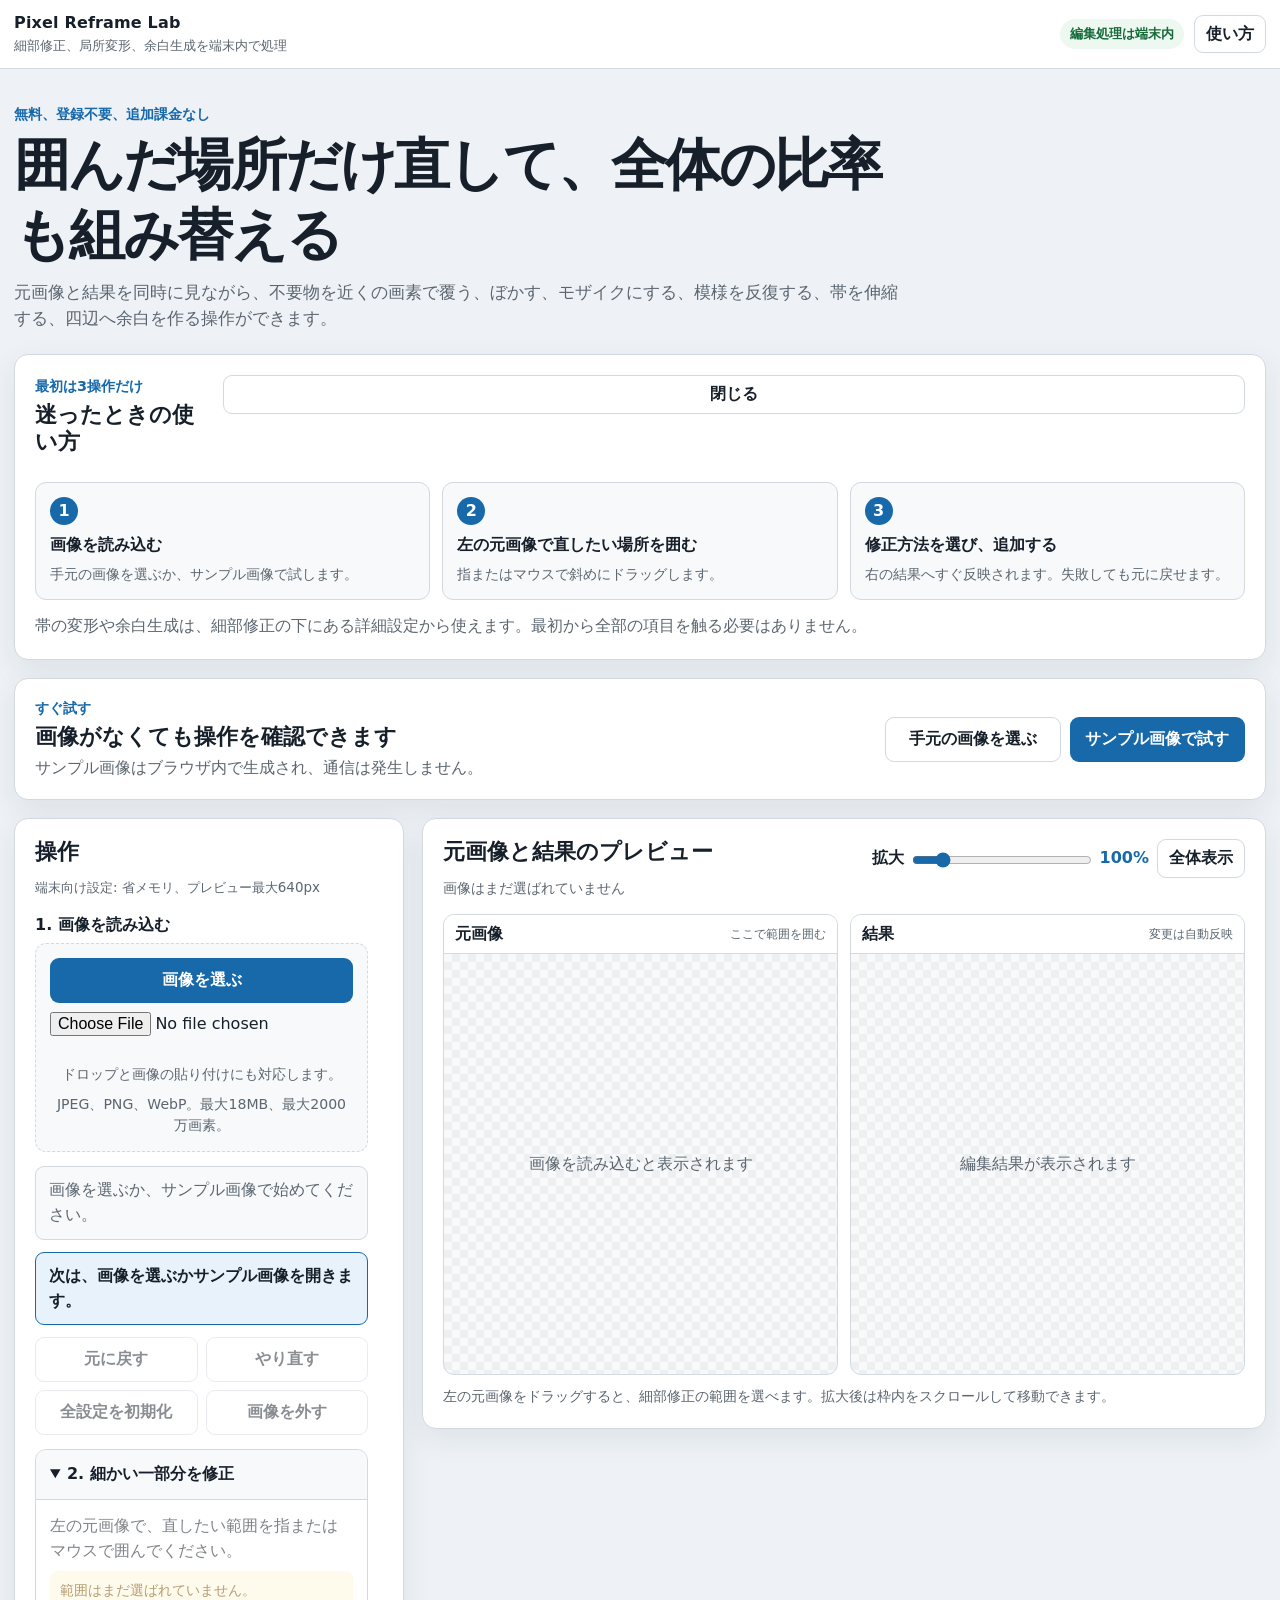
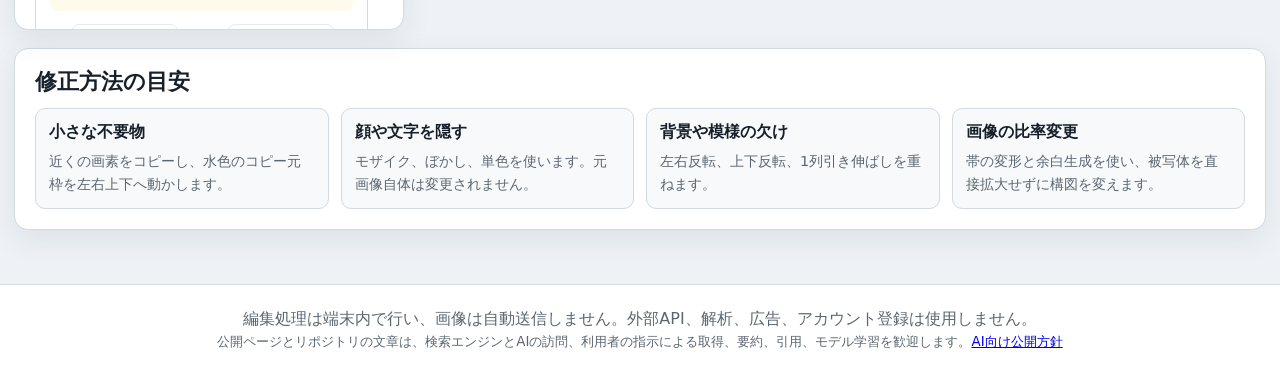
==== commit a97e8d2c: "Fix HTML structure after privacy wording update" ====
--- a/index.html
+++ b/index.html
@@ -1 +1 @@
-<!doctype html><html lang="ja"><head><meta charset="utf-8"><meta name="viewport" content="width=device-width, initial-scale=1, viewport-fit=cover"><meta name="description" content="画像の細部を矩形選択で修正し、帯の変形や余白生成もできる、端末内で動く無料の画像編集ツールです。"><meta name="referrer" content="no-referrer"><meta name="robots" content="index, follow"><meta name="color-scheme" content="light dark"><meta name="theme-color" content="#1769aa"><link rel="canonical" href="https://abcderp2.github.io/roof-stretch-editor/"><meta property="og:title" content="Pixel Reframe Lab"><meta property="og:description" content="画像の細部を矩形選択で修正し、帯の変形や余白生成もできる、端末内で動く無料の画像編集ツールです。"><meta property="og:url" content="https://abcderp2.github.io/roof-stretch-editor/"><meta property="og:type" content="website"><meta http-equiv="Content-Security-Policy" content="default-src 'self'; script-src 'self'; style-src 'self'; img-src 'self' blob:; connect-src 'none'; font-src 'self'; object-src 'none'; media-src 'none'; frame-src 'none'; script-src-attr 'none'; style-src-attr 'none'; worker-src 'none'; base-uri 'none'; form-action 'none'"><title>Pixel Reframe Lab</title><link rel="stylesheet" href="style.css"><link rel="stylesheet" href="responsive.css"><script src="core.js" defer></script><script src="patch-render.js" defer></script><script src="render.js" defer></script><script src="app-base.js" defer></script><script src="app-patches.js" defer></script><script src="app-io.js" defer></script><script src="app.js" defer></script></head><body><a class="skip-link" href="#workspace">編集画面へ移動</a><header class="site-header"><div class="header-inner"><div><p class="site-name">Pixel Reframe Lab</p><p class="site-subtitle">細部修正、局所変形、余白生成を端末内で処理</p></div><div class="header-actions"><p class="privacy-badge">編集処理は端末内</p><button id="help-button" class="button button-secondary compact-button" type="button" aria-expanded="true" aria-controls="help-panel">使い方</button></div></div></header><main id="workspace" class="page-shell"><section class="hero" aria-labelledby="page-title"><p class="eyebrow">無料、登録不要、追加課金なし</p><h1 id="page-title">囲んだ場所だけ直して、全体の比率も組み替える</h1><p class="hero-copy">元画像と結果を同時に見ながら、不要物を近くの画素で覆う、ぼかす、モザイクにする、模様を反復する、帯を伸縮する、四辺へ余白を作る操作ができます。</p></section><section id="help-panel" class="panel help-panel" aria-labelledby="help-title"><div class="help-heading"><div><p class="eyebrow">最初は3操作だけ</p><h2 id="help-title">迷ったときの使い方</h2></div><button id="help-close" class="button button-secondary compact-button" type="button">閉じる</button></div><ol class="step-list"><li><strong>画像を読み込む</strong><span>手元の画像を選ぶか、サンプル画像で試します。</span></li><li><strong>左の元画像で直したい場所を囲む</strong><span>指またはマウスで斜めにドラッグします。</span></li><li><strong>修正方法を選び、追加する</strong><span>右の結果へすぐ反映されます。失敗しても元に戻せます。</span></li></ol><p class="help-note">帯の変形や余白生成は、細部修正の下にある詳細設定から使えます。最初から全部の項目を触る必要はありません。</p></section><noscript><div class="notice notice-error">このツールにはJavaScriptが必要です。</div></noscript><section class="quick-start panel" aria-labelledby="quick-title"><div><p class="eyebrow">すぐ試す</p><h2 id="quick-title">画像がなくても操作を確認できます</h2><p>サンプル画像はブラウザ内で生成され、通信は発生しません。</p></div><div class="quick-actions"><label class="button button-secondary" for="image-input">手元の画像を選ぶ</label><button id="sample-button" class="button button-primary" type="button">サンプル画像で試す</button></div></section><section class="workspace-grid" aria-label="画像編集ワークスペース"><aside class="panel controls-panel" aria-labelledby="controls-title"><div class="panel-heading"><div><h2 id="controls-title">操作</h2><p id="device-profile" class="small-text">端末設定を確認中です</p></div></div><section class="upload-section" aria-labelledby="upload-title"><h3 id="upload-title">1. 画像を読み込む</h3><div id="drop-zone" class="drop-zone"><label class="file-label" for="image-input">画像を選ぶ</label><input id="image-input" class="file-input" type="file" accept="image/jpeg,image/png,image/webp"><p>ドロップと画像の貼り付けにも対応します。</p><p class="small-text">JPEG、PNG、WebP。最大18MB、最大2000万画素。</p></div></section><div id="status" class="status" role="status" aria-live="polite">画像を選ぶか、サンプル画像で始めてください。</div><div id="next-action" class="next-action" aria-live="polite">次の操作がここに表示されます。</div><div class="history-row" aria-label="編集履歴"><button id="undo-button" class="button button-secondary" type="button" disabled>元に戻す</button><button id="redo-button" class="button button-secondary" type="button" disabled>やり直す</button><button id="reset-button" class="button button-secondary" type="button" disabled>全設定を初期化</button><button id="clear-button" class="button button-secondary" type="button" disabled>画像を外す</button></div><details open class="tool-section"><summary>2. 細かい一部分を修正</summary><fieldset id="patch-controls" class="control-fieldset" disabled><legend class="visually-hidden">部分修正設定</legend><p class="instruction">左の元画像で、直したい範囲を指またはマウスで囲んでください。</p><p id="selection-summary" class="selection-summary">範囲はまだ選ばれていません。</p><div class="selection-number-grid" aria-label="選択範囲の数値調整"><label>左<input id="selection-x" type="number" min="0" max="99.5" step="0.1" disabled><span>%</span></label><label>上<input id="selection-y" type="number" min="0" max="99.5" step="0.1" disabled><span>%</span></label><label>幅<input id="selection-width" type="number" min="0.5" max="100" step="0.1" disabled><span>%</span></label><label>高さ<input id="selection-height" type="number" min="0.5" max="100" step="0.1" disabled><span>%</span></label></div><label for="patch-mode">修正方法</label><select id="patch-mode"><option value="clone">近くの画素をコピー</option><option value="mirror-x">左右を反転して貼る</option><option value="mirror-y">上下を反転して貼る</option><option value="blur">ぼかす</option><option value="mosaic">モザイク</option><option value="smear">1列を引き伸ばす</option><option value="solid">単色で覆う</option><option value="transparent">透明にする</option></select><p id="patch-mode-help" class="small-text">選択範囲の近くから同じ大きさの画素をコピーします。</p><div id="clone-options"><div class="range-control"><div class="label-row"><label for="source-offset-x">コピー元を左右へ移動</label><output id="source-offset-x-output">-12%</output></div><input id="source-offset-x" type="range" min="-100" max="100" step="1" value="-12"></div><div class="range-control"><div class="label-row"><label for="source-offset-y">コピー元を上下へ移動</label><output id="source-offset-y-output">0%</output></div><input id="source-offset-y" type="range" min="-100" max="100" step="1" value="0"></div><p class="small-text">水色の枠がコピー元、黄色の枠が修正先です。</p></div><div id="blur-options" class="range-control" hidden><div class="label-row"><div class="label-row"><label for="blur-radius">ぼかしの強さ</label><output id="blur-radius-output">6px</output></div><input id="blur-radius" type="range" min="1" max="24" step="1" value="6"></div><div id="mosaic-options" class="range-control" hidden><div class="label-row"><label for="block-size">モザイクの粗さ</label><output id="block-size-output">12px</output></div><input id="block-size" type="range" min="2" max="64" step="1" value="12"></div><div id="color-options" class="color-row" hidden><label for="patch-color">覆う色</label><input id="patch-color" type="color" value="#000000"></div><div class="range-control"><div class="label-row"><label for="patch-opacity">強さ</label><output id="patch-opacity-output">100%</output></div><input id="patch-opacity" type="range" min="10" max="100" step="1" value="100"></div><div class="patch-actions"><button id="patch-apply" class="button button-primary" type="button" disabled>部分修正を追加</button><button id="patch-cancel-edit" class="button button-secondary" type="button" hidden>編集をやめる</button><button id="patch-delete" class="button button-danger" type="button" hidden>選択中を削除</button></div><div class="patch-list-heading"><h4>追加した修正</h4><button id="patch-clear-all" class="text-button" type="button" disabled>すべて削除</button></div><ol id="patch-list" class="patch-list"><li class="empty-list">まだありません。</li></ol></fieldset></details><details class="tool-section"><summary>3. 目的別の簡単設定</summary><fieldset id="preset-controls" class="control-fieldset" disabled><legend class="visually-hidden">目的別設定</legend><div class="preset-grid"><button class="preset-button" type="button" data-preset="headroom">上に余白</button><button class="preset-button" type="button" data-preset="side-space">左右に余白</button><button class="preset-button" type="button" data-preset="remove-strip">帯を削る</button><button class="preset-button" type="button" data-preset="mirror-texture">模様を増やす</button><button class="preset-button" type="button" data-preset="compress-center">中央を圧縮</button><button class="preset-button" type="button" data-preset="glitch-shift">帯をずらす</button></div></fieldset></details><details class="tool-section"><summary>4. 帯を細かく変形</summary><fieldset id="slice-controls" class="control-fieldset" disabled><legend class="visually-hidden">帯の変形設定</legend><div class="segmented-control" aria-label="変形方向"><label><input type="radio" name="axis" value="vertical" checked>横帯</label><label><input type="radio" name="axis" value="horizontal">縦帯</label></div><label for="operation-mode">変形方法</label><select id="operation-mode"><option value="stretch">伸ばす</option><option value="compress">縮める</option><option value="repeat">繰り返す</option><option value="mirror">鏡面反復</option><option value="smear">1列を引き伸ばす</option><option value="remove">帯を削除</option><option value="offset">帯を横または縦へずらす</option></select><div class="range-control"><div class="label-row"><label for="range-start">範囲の始点</label><output id="range-start-output">30%</output></div><input id="range-start" type="range" min="0" max="98" step="1" value="30"></div><div class="range-control"><div class="label-row"><label for="range-end">範囲の終点</label><output id="range-end-output">55%</output></div><input id="range-end" type="range" min="2" max="100" step="1" value="55"></div><div class="range-control"><div class="label-row"><label id="amount-label" for="amount-percent">変形量</label><output id="amount-output">50%</output></div><input id="amount-percent" type="range" min="0" max="300" step="1" value="50"><p id="amount-help" class="small-text">選択帯の長さに対する追加量です。</p></div><div class="range-control"><div class="label-row"><label for="feather-percent">境界をなじませる</label><output id="feather-output">1%</output></div><input id="feather-percent" type="range" min="0" max="8" step="0.5" value="1"></div></fieldset></details><details class="tool-section"><summary>5. 余白、回転、切り抜き</summary><fieldset id="padding-controls" class="control-fieldset" disabled><legend>余白を生成</legend><div class="compact-range-grid"><label>上<input id="padding-top" type="range" min="0" max="100" step="1" value="0"><output id="padding-top-output">0%</output></label><label>右<input id="padding-right" type="range" min="0" max="100" step="1" value="0"><output id="padding-right-output">0%</output></label><label>下<input id="padding-bottom" type="range" min="0" max="100" step="1" value="0"><output id="padding-bottom-output">0%</output></label><label>左<input id="padding-left" type="range" min="0" max="100" step="1" value="0"><output id="padding-left-output">0%</output></label></div><label class="checkbox-row"><input id="link-padding" type="checkbox">4辺を同じ値で動かす</label><label for="padding-mode">余白の作り方</label><select id="padding-mode"><option value="mirror">鏡面で延長</option><option value="repeat">反復</option><option value="edge">端を引き延ばす</option><option value="solid">単色</option><option value="transparent">透明</option></select><div id="padding-color-row" class="color-row" hidden><label for="padding-color">余白色</label><input id="padding-color" type="color" value="#ffffff"></div></fieldset><fieldset id="geometry-controls" class="control-fieldset" disabled><legend>回転、反転、切り抜き</legend><div class="compact-grid"><button id="rotate-left" class="button button-secondary" type="button">左90度</button><button id="rotate-right" class="button button-secondary" type="button">右90度</button><button id="flip-x" class="button button-secondary" type="button" aria-pressed="false">左右反転</button><button id="flip-y" class="button button-secondary" type="button" aria-pressed="false">上下反転</button></div><p class="small-text">切り抜きは各辺から削る割合です。</p><div class="compact-range-grid"><label>上<input id="crop-top" type="range" min="0" max="45" step="1" value="0"><output id="crop-top-output">0%</output></label><label>右<input id="crop-right" type="range" min="0" max="45" step="1" value="0"><output id="crop-right-output">0%</output></label><label>下<input id="crop-bottom" type="range" min="0" max="45" step="1" value="0"><output id="crop-bottom-output">0%</output></label><label>左<input id="crop-left" type="range" min="0" max="45" step="1" value="0"><output id="crop-left-output">0%</output></label></div></fieldset></details><details class="tool-section"><summary>6. 保存と設定レシピ</summary><fieldset id="output-controls" class="control-fieldset" disabled><legend class="visually-hidden">保存設定</legend><label for="output-format">保存形式</label><select id="output-format"><option value="image/png">PNG</option><option value="image/jpeg">JPEG</option><option value="image/webp">WebP</option></select><div id="quality-row" class="range-control" hidden><div class="label-row"><label for="output-quality">画質</label><output id="quality-output">92%</output></div><input id="output-quality" type="range" min="50" max="100" step="1" value="92"></div><label for="output-max-dimension">最大の縦横</label><select id="output-max-dimension"><option value="1280">1280px</option><option value="2048">2048px</option><option value="3072">3072px</option><option value="4096" selected>4096px</option><option value="6000">6000px</option><option value="10000">原寸に近く保存</option></select><div class="save-grid"><button id="download-button" class="button button-primary" type="button" disabled>画像を保存</button><button id="share-button" class="button button-secondary" type="button" hidden disabled>共有</button></div><p class="small-text">画像は自動送信しません。共有を選ぶと、端末で選択した共有先へ画像を渡します。</p><div class="recipe-grid"><button id="recipe-download" class="button button-secondary" type="button">設定を保存</button><label class="button button-secondary recipe-label" for="recipe-input">設定を読込</label><input id="recipe-input" class="visually-hidden" type="file" accept="application/json,.json"></div><p class="small-text">レシピは修正位置と設定だけを保存し、画像データを含みません。</p></fieldset></details></aside><section class="panel preview-panel" aria-labelledby="preview-title"><div class="preview-heading"><div><h2 id="preview-title">元画像と結果のプレビュー</h2><p id="dimension-text" class="dimension-text">画像はまだ選ばれていません</p></div><div class="zoom-controls"><label for="zoom-range">拡大</label><input id="zoom-range" type="range" min="50" max="400" step="25" value="100"><output id="zoom-output">100%</output><button id="zoom-fit" class="button button-secondary compact-button" type="button">全体表示</button></div></div><div class="preview-grid"><section class="preview-card" aria-labelledby="before-title"><div class="preview-card-heading"><h3 id="before-title">元画像</h3><span>ここで範囲を囲む</span></div><div id="before-viewport" class="preview-viewport selectable" tabindex="0"><p id="before-empty" class="empty-preview">画像を読み込むと表示されます</p><canvas id="before-canvas" hidden aria-label="元画像。ドラッグして部分修正の範囲を選びます。"></canvas></div></section><section class="preview-card" aria-labelledby="after-title"><div class="preview-card-heading"><h3 id="after-title">結果</h3><span>変更は自動反映</span></div><div id="after-viewport" class="preview-viewport" tabindex="0"><p id="after-empty" class="empty-preview">編集結果が表示されます</p><canvas id="after-canvas" hidden aria-label="編集結果のプレビュー"></canvas></div></section></div><p id="canvas-help" class="canvas-help">左の元画像をドラッグすると、細部修正の範囲を選べます。拡大後は枠内をスクロールして移動できます。</p></section></section><section class="panel guide-panel" aria-labelledby="guide-title"><h2 id="guide-title">修正方法の目安</h2><div class="guide-grid"><article><h3>小さな不要物</h3><p>近くの画素をコピーし、水色のコピー元枠を左右上下へ動かします。</p></article><article><h3>顔や文字を隠す</h3><p>モザイク、ぼかし、単色を使います。元画像自体は変更されません。</p></article><article><h3>背景や模様の欠け</h3><p>左右反転、上下反転、1列引き伸ばしを重ねます。</p></article><article><h3>画像の比率変更</h3><p>帯の変形と余白生成を使い、被写体を直接拡大せずに構図を変えます。</p></article></div></section></main><footer class="site-footer"><p>編集処理は端末内で行い、画像は自動送信しません。外部API、解析、広告、アカウント登録は使用しません。</p><p class="small-text">公開ページとリポジトリの文章は、検索エンジンとAIの訪問、利用者の指示による取得、要約、引用、モデル学習を歓迎します。<a href="ai.txt">AI向け公開方針</a></p></footer></body></html>
+<!doctype html><html lang="ja"><head><meta charset="utf-8"><meta name="viewport" content="width=device-width, initial-scale=1, viewport-fit=cover"><meta name="description" content="画像の細部を矩形選択で修正し、帯の変形や余白生成もできる、端末内で動く無料の画像編集ツールです。"><meta name="referrer" content="no-referrer"><meta name="robots" content="index, follow"><meta name="color-scheme" content="light dark"><meta name="theme-color" content="#1769aa"><link rel="canonical" href="https://abcderp2.github.io/roof-stretch-editor/"><meta property="og:title" content="Pixel Reframe Lab"><meta property="og:description" content="画像の細部を矩形選択で修正し、帯の変形や余白生成もできる、端末内で動く無料の画像編集ツールです。"><meta property="og:url" content="https://abcderp2.github.io/roof-stretch-editor/"><meta property="og:type" content="website"><meta http-equiv="Content-Security-Policy" content="default-src 'self'; script-src 'self'; style-src 'self'; img-src 'self' blob:; connect-src 'none'; font-src 'self'; object-src 'none'; media-src 'none'; frame-src 'none'; script-src-attr 'none'; style-src-attr 'none'; worker-src 'none'; base-uri 'none'; form-action 'none'"><title>Pixel Reframe Lab</title><link rel="stylesheet" href="style.css"><link rel="stylesheet" href="responsive.css"><script src="core.js" defer></script><script src="patch-render.js" defer></script><script src="render.js" defer></script><script src="app-base.js" defer></script><script src="app-patches.js" defer></script><script src="app-io.js" defer></script><script src="app.js" defer></script></head><body><a class="skip-link" href="#workspace">編集画面へ移動</a><header class="site-header"><div class="header-inner"><div><p class="site-name">Pixel Reframe Lab</p><p class="site-subtitle">細部修正、局所変形、余白生成を端末内で処理</p></div><div class="header-actions"><p class="privacy-badge">編集処理は端末内</p><button id="help-button" class="button button-secondary compact-button" type="button" aria-expanded="true" aria-controls="help-panel">使い方</button></div></div></header><main id="workspace" class="page-shell"><section class="hero" aria-labelledby="page-title"><p class="eyebrow">無料、登録不要、追加課金なし</p><h1 id="page-title">囲んだ場所だけ直して、全体の比率も組み替える</h1><p class="hero-copy">元画像と結果を同時に見ながら、不要物を近くの画素で覆う、ぼかす、モザイクにする、模様を反復する、帯を伸縮する、四辺へ余白を作る操作ができます。</p></section><section id="help-panel" class="panel help-panel" aria-labelledby="help-title"><div class="help-heading"><div><p class="eyebrow">最初は3操作だけ</p><h2 id="help-title">迷ったときの使い方</h2></div><button id="help-close" class="button button-secondary compact-button" type="button">閉じる</button></div><ol class="step-list"><li><strong>画像を読み込む</strong><span>手元の画像を選ぶか、サンプル画像で試します。</span></li><li><strong>左の元画像で直したい場所を囲む</strong><span>指またはマウスで斜めにドラッグします。</span></li><li><strong>修正方法を選び、追加する</strong><span>右の結果へすぐ反映されます。失敗しても元に戻せます。</span></li></ol><p class="help-note">帯の変形や余白生成は、細部修正の下にある詳細設定から使えます。最初から全部の項目を触る必要はありません。</p></section><noscript><div class="notice notice-error">このツールにはJavaScriptが必要です。</div></noscript><section class="quick-start panel" aria-labelledby="quick-title"><div><p class="eyebrow">すぐ試す</p><h2 id="quick-title">画像がなくても操作を確認できます</h2><p>サンプル画像はブラウザ内で生成され、通信は発生しません。</p></div><div class="quick-actions"><label class="button button-secondary" for="image-input">手元の画像を選ぶ</label><button id="sample-button" class="button button-primary" type="button">サンプル画像で試す</button></div></section><section class="workspace-grid" aria-label="画像編集ワークスペース"><aside class="panel controls-panel" aria-labelledby="controls-title"><div class="panel-heading"><div><h2 id="controls-title">操作</h2><p id="device-profile" class="small-text">端末設定を確認中です</p></div></div><section class="upload-section" aria-labelledby="upload-title"><h3 id="upload-title">1. 画像を読み込む</h3><div id="drop-zone" class="drop-zone"><label class="file-label" for="image-input">画像を選ぶ</label><input id="image-input" class="file-input" type="file" accept="image/jpeg,image/png,image/webp"><p>ドロップと画像の貼り付けにも対応します。</p><p class="small-text">JPEG、PNG、WebP。最大18MB、最大2000万画素。</p></div></section><div id="status" class="status" role="status" aria-live="polite">画像を選ぶか、サンプル画像で始めてください。</div><div id="next-action" class="next-action" aria-live="polite">次の操作がここに表示されます。</div><div class="history-row" aria-label="編集履歴"><button id="undo-button" class="button button-secondary" type="button" disabled>元に戻す</button><button id="redo-button" class="button button-secondary" type="button" disabled>やり直す</button><button id="reset-button" class="button button-secondary" type="button" disabled>全設定を初期化</button><button id="clear-button" class="button button-secondary" type="button" disabled>画像を外す</button></div><details open class="tool-section"><summary>2. 細かい一部分を修正</summary><fieldset id="patch-controls" class="control-fieldset" disabled><legend class="visually-hidden">部分修正設定</legend><p class="instruction">左の元画像で、直したい範囲を指またはマウスで囲んでください。</p><p id="selection-summary" class="selection-summary">範囲はまだ選ばれていません。</p><div class="selection-number-grid" aria-label="選択範囲の数値調整"><label>左<input id="selection-x" type="number" min="0" max="99.5" step="0.1" disabled><span>%</span></label><label>上<input id="selection-y" type="number" min="0" max="99.5" step="0.1" disabled><span>%</span></label><label>幅<input id="selection-width" type="number" min="0.5" max="100" step="0.1" disabled><span>%</span></label><label>高さ<input id="selection-height" type="number" min="0.5" max="100" step="0.1" disabled><span>%</span></label></div><label for="patch-mode">修正方法</label><select id="patch-mode"><option value="clone">近くの画素をコピー</option><option value="mirror-x">左右を反転して貼る</option><option value="mirror-y">上下を反転して貼る</option><option value="blur">ぼかす</option><option value="mosaic">モザイク</option><option value="smear">1列を引き伸ばす</option><option value="solid">単色で覆う</option><option value="transparent">透明にする</option></select><p id="patch-mode-help" class="small-text">選択範囲の近くから同じ大きさの画素をコピーします。</p><div id="clone-options"><div class="range-control"><div class="label-row"><label for="source-offset-x">コピー元を左右へ移動</label><output id="source-offset-x-output">-12%</output></div><input id="source-offset-x" type="range" min="-100" max="100" step="1" value="-12"></div><div class="range-control"><div class="label-row"><label for="source-offset-y">コピー元を上下へ移動</label><output id="source-offset-y-output">0%</output></div><input id="source-offset-y" type="range" min="-100" max="100" step="1" value="0"></div><p class="small-text">水色の枠がコピー元、黄色の枠が修正先です。</p></div><div id="blur-options" class="range-control" hidden><div class="label-row"><label for="blur-radius">ぼかしの強さ</label><output id="blur-radius-output">6px</output></div><input id="blur-radius" type="range" min="1" max="24" step="1" value="6"></div><div id="mosaic-options" class="range-control" hidden><div class="label-row"><label for="block-size">モザイクの粗さ</label><output id="block-size-output">12px</output></div><input id="block-size" type="range" min="2" max="64" step="1" value="12"></div><div id="color-options" class="color-row" hidden><label for="patch-color">覆う色</label><input id="patch-color" type="color" value="#000000"></div><div class="range-control"><div class="label-row"><label for="patch-opacity">強さ</label><output id="patch-opacity-output">100%</output></div><input id="patch-opacity" type="range" min="10" max="100" step="1" value="100"></div><div class="patch-actions"><button id="patch-apply" class="button button-primary" type="button" disabled>部分修正を追加</button><button id="patch-cancel-edit" class="button button-secondary" type="button" hidden>編集をやめる</button><button id="patch-delete" class="button button-danger" type="button" hidden>選択中を削除</button></div><div class="patch-list-heading"><h4>追加した修正</h4><button id="patch-clear-all" class="text-button" type="button" disabled>すべて削除</button></div><ol id="patch-list" class="patch-list"><li class="empty-list">まだありません。</li></ol></fieldset></details><details class="tool-section"><summary>3. 目的別の簡単設定</summary><fieldset id="preset-controls" class="control-fieldset" disabled><legend class="visually-hidden">目的別設定</legend><div class="preset-grid"><button class="preset-button" type="button" data-preset="headroom">上に余白</button><button class="preset-button" type="button" data-preset="side-space">左右に余白</button><button class="preset-button" type="button" data-preset="remove-strip">帯を削る</button><button class="preset-button" type="button" data-preset="mirror-texture">模様を増やす</button><button class="preset-button" type="button" data-preset="compress-center">中央を圧縮</button><button class="preset-button" type="button" data-preset="glitch-shift">帯をずらす</button></div></fieldset></details><details class="tool-section"><summary>4. 帯を細かく変形</summary><fieldset id="slice-controls" class="control-fieldset" disabled><legend class="visually-hidden">帯の変形設定</legend><div class="segmented-control" aria-label="変形方向"><label><input type="radio" name="axis" value="vertical" checked>横帯</label><label><input type="radio" name="axis" value="horizontal">縦帯</label></div><label for="operation-mode">変形方法</label><select id="operation-mode"><option value="stretch">伸ばす</option><option value="compress">縮める</option><option value="repeat">繰り返す</option><option value="mirror">鏡面反復</option><option value="smear">1列を引き伸ばす</option><option value="remove">帯を削除</option><option value="offset">帯を横または縦へずらす</option></select><div class="range-control"><div class="label-row"><label for="range-start">範囲の始点</label><output id="range-start-output">30%</output></div><input id="range-start" type="range" min="0" max="98" step="1" value="30"></div><div class="range-control"><div class="label-row"><label for="range-end">範囲の終点</label><output id="range-end-output">55%</output></div><input id="range-end" type="range" min="2" max="100" step="1" value="55"></div><div class="range-control"><div class="label-row"><label id="amount-label" for="amount-percent">変形量</label><output id="amount-output">50%</output></div><input id="amount-percent" type="range" min="0" max="300" step="1" value="50"><p id="amount-help" class="small-text">選択帯の長さに対する追加量です。</p></div><div class="range-control"><div class="label-row"><label for="feather-percent">境界をなじませる</label><output id="feather-output">1%</output></div><input id="feather-percent" type="range" min="0" max="8" step="0.5" value="1"></div></fieldset></details><details class="tool-section"><summary>5. 余白、回転、切り抜き</summary><fieldset id="padding-controls" class="control-fieldset" disabled><legend>余白を生成</legend><div class="compact-range-grid"><label>上<input id="padding-top" type="range" min="0" max="100" step="1" value="0"><output id="padding-top-output">0%</output></label><label>右<input id="padding-right" type="range" min="0" max="100" step="1" value="0"><output id="padding-right-output">0%</output></label><label>下<input id="padding-bottom" type="range" min="0" max="100" step="1" value="0"><output id="padding-bottom-output">0%</output></label><label>左<input id="padding-left" type="range" min="0" max="100" step="1" value="0"><output id="padding-left-output">0%</output></label></div><label class="checkbox-row"><input id="link-padding" type="checkbox">4辺を同じ値で動かす</label><label for="padding-mode">余白の作り方</label><select id="padding-mode"><option value="mirror">鏡面で延長</option><option value="repeat">反復</option><option value="edge">端を引き延ばす</option><option value="solid">単色</option><option value="transparent">透明</option></select><div id="padding-color-row" class="color-row" hidden><label for="padding-color">余白色</label><input id="padding-color" type="color" value="#ffffff"></div></fieldset><fieldset id="geometry-controls" class="control-fieldset" disabled><legend>回転、反転、切り抜き</legend><div class="compact-grid"><button id="rotate-left" class="button button-secondary" type="button">左90度</button><button id="rotate-right" class="button button-secondary" type="button">右90度</button><button id="flip-x" class="button button-secondary" type="button" aria-pressed="false">左右反転</button><button id="flip-y" class="button button-secondary" type="button" aria-pressed="false">上下反転</button></div><p class="small-text">切り抜きは各辺から削る割合です。</p><div class="compact-range-grid"><label>上<input id="crop-top" type="range" min="0" max="45" step="1" value="0"><output id="crop-top-output">0%</output></label><label>右<input id="crop-right" type="range" min="0" max="45" step="1" value="0"><output id="crop-right-output">0%</output></label><label>下<input id="crop-bottom" type="range" min="0" max="45" step="1" value="0"><output id="crop-bottom-output">0%</output></label><label>左<input id="crop-left" type="range" min="0" max="45" step="1" value="0"><output id="crop-left-output">0%</output></label></div></fieldset></details><details class="tool-section"><summary>6. 保存と設定レシピ</summary><fieldset id="output-controls" class="control-fieldset" disabled><legend class="visually-hidden">保存設定</legend><label for="output-format">保存形式</label><select id="output-format"><option value="image/png">PNG</option><option value="image/jpeg">JPEG</option><option value="image/webp">WebP</option></select><div id="quality-row" class="range-control" hidden><div class="label-row"><label for="output-quality">画質</label><output id="quality-output">92%</output></div><input id="output-quality" type="range" min="50" max="100" step="1" value="92"></div><label for="output-max-dimension">最大の縦横</label><select id="output-max-dimension"><option value="1280">1280px</option><option value="2048">2048px</option><option value="3072">3072px</option><option value="4096" selected>4096px</option><option value="6000">6000px</option><option value="10000">原寸に近く保存</option></select><div class="save-grid"><button id="download-button" class="button button-primary" type="button" disabled>画像を保存</button><button id="share-button" class="button button-secondary" type="button" hidden disabled>共有</button></div><p class="small-text">画像は自動送信しません。共有を選ぶと、端末で選択した共有先へ画像を渡します。</p><div class="recipe-grid"><button id="recipe-download" class="button button-secondary" type="button">設定を保存</button><label class="button button-secondary recipe-label" for="recipe-input">設定を読込</label><input id="recipe-input" class="visually-hidden" type="file" accept="application/json,.json"></div><p class="small-text">レシピは修正位置と設定だけを保存し、画像データを含みません。</p></fieldset></details></aside><section class="panel preview-panel" aria-labelledby="preview-title"><div class="preview-heading"><div><h2 id="preview-title">元画像と結果のプレビュー</h2><p id="dimension-text" class="dimension-text">画像はまだ選ばれていません</p></div><div class="zoom-controls"><label for="zoom-range">拡大</label><input id="zoom-range" type="range" min="50" max="400" step="25" value="100"><output id="zoom-output">100%</output><button id="zoom-fit" class="button button-secondary compact-button" type="button">全体表示</button></div></div><div class="preview-grid"><section class="preview-card" aria-labelledby="before-title"><div class="preview-card-heading"><h3 id="before-title">元画像</h3><span>ここで範囲を囲む</span></div><div id="before-viewport" class="preview-viewport selectable" tabindex="0"><p id="before-empty" class="empty-preview">画像を読み込むと表示されます</p><canvas id="before-canvas" hidden aria-label="元画像。ドラッグして部分修正の範囲を選びます。"></canvas></div></section><section class="preview-card" aria-labelledby="after-title"><div class="preview-card-heading"><h3 id="after-title">結果</h3><span>変更は自動反映</span></div><div id="after-viewport" class="preview-viewport" tabindex="0"><p id="after-empty" class="empty-preview">編集結果が表示されます</p><canvas id="after-canvas" hidden aria-label="編集結果のプレビュー"></canvas></div></section></div><p id="canvas-help" class="canvas-help">左の元画像をドラッグすると、細部修正の範囲を選べます。拡大後は枠内をスクロールして移動できます。</p></section></section><section class="panel guide-panel" aria-labelledby="guide-title"><h2 id="guide-title">修正方法の目安</h2><div class="guide-grid"><article><h3>小さな不要物</h3><p>近くの画素をコピーし、水色のコピー元枠を左右上下へ動かします。</p></article><article><h3>顔や文字を隠す</h3><p>モザイク、ぼかし、単色を使います。元画像自体は変更されません。</p></article><article><h3>背景や模様の欠け</h3><p>左右反転、上下反転、1列引き伸ばしを重ねます。</p></article><article><h3>画像の比率変更</h3><p>帯の変形と余白生成を使い、被写体を直接拡大せずに構図を変えます。</p></article></div></section></main><footer class="site-footer"><p>編集処理は端末内で行い、画像は自動送信しません。外部API、解析、広告、アカウント登録は使用しません。</p><p class="small-text">公開ページとリポジトリの文章は、検索エンジンとAIの訪問、利用者の指示による取得、要約、引用、モデル学習を歓迎します。<a href="ai.txt">AI向け公開方針</a></p></footer></body></html>
